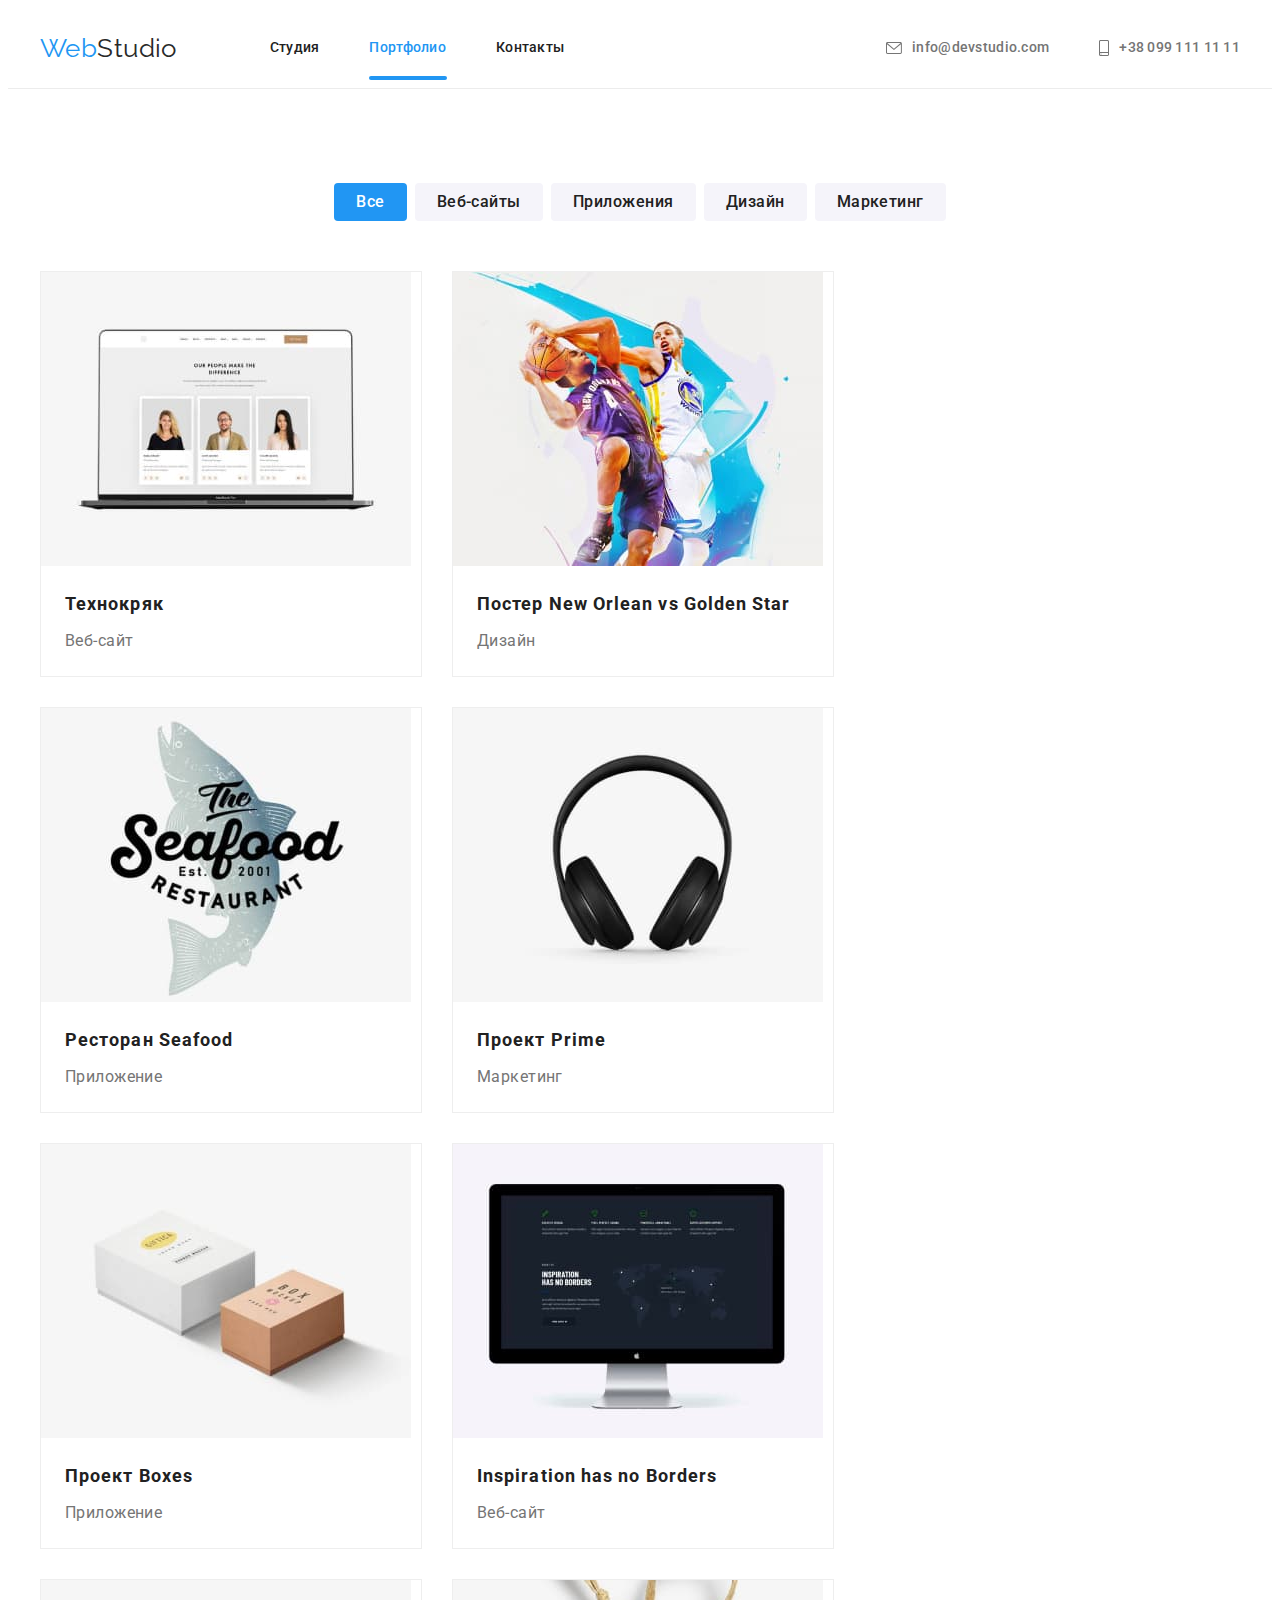
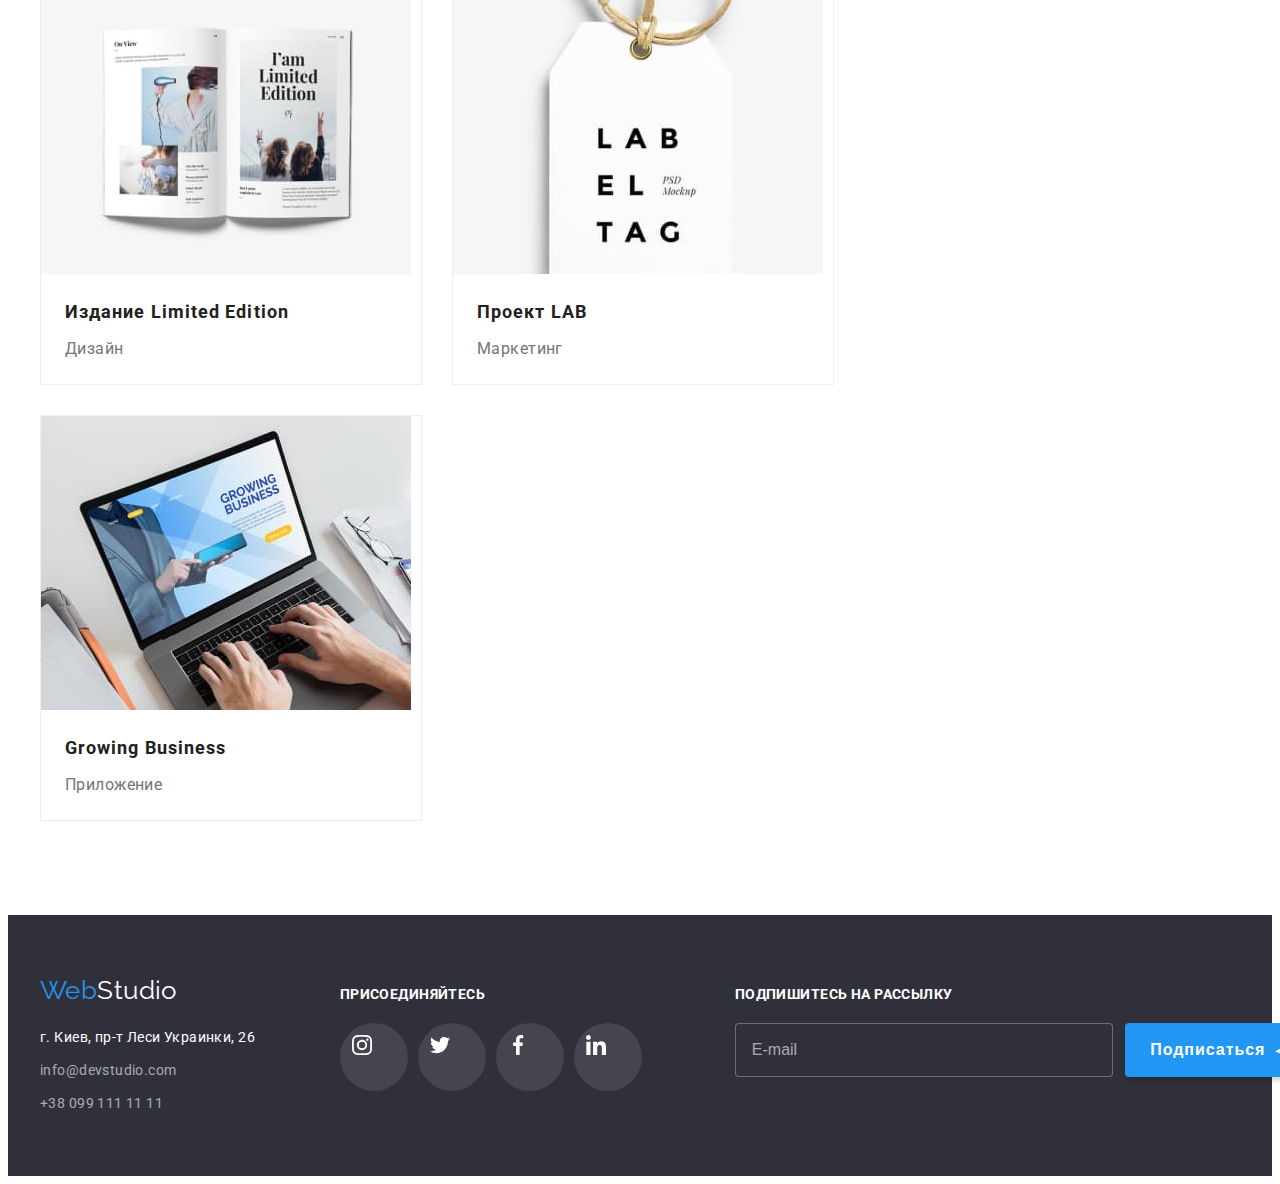
==== portfolio.html @ b0476646 "Initial commit" ====
<!DOCTYPE html>
<html lang="ru">
  <head>
    <meta charset="UTF-8" />
    <meta http-equiv="X-UA-Compatible" content="IE=edge" />
    <meta name="viewport" content="width=device-width, initial-scale=1.0" />

    <title>Portfolio</title>

    <link rel="preconnect" href="https://fonts.googleapis.com" />
    <link rel="preconnect" href="https://fonts.gstatic.com" crossorigin />
    <link
      href="https://fonts.googleapis.com/css2?family=Raleway:wght@700&family=Roboto:wght@400;500;700;900&display=swap"
      rel="stylesheet"
    />
    <link
      rel="stylesheet"
      href="https://cdnjs.cloudflare.com/ajax/libs/modern-normalize/1.1.0/modern-normalize.min.css"
      integrity="sha512-wpPYUAdjBVSE4KJnH1VR1HeZfpl1ub8YT/NKx4PuQ5NmX2tKuGu6U/JRp5y+Y8XG2tV+wKQpNHVUX03MfMFn9Q=="
      crossorigin="anonymous"
      referrerpolicy="no-referrer"
    />
    <link rel="stylesheet" href="./css/main.min.css" />
  </head>

  <body>
    <header class="header-border">
      <div class="container container--header">
        <nav class="navigation">
          <!-- logo_header -->
          <a class="navigation__logo1" href="./index.html"
            >Web<span class="navigation__logo2">Studio</span></a
          >
          <!-- header_menu -->

          <ul class="site-nav">
            <li class="site-nav__item"><a class="link" href="./index.html">Студия</a></li>
            <li class="site-nav__item">
              <a
                class="site-nav__highlightning site-nav__highlightning--portfolio link"
                href="./portfolio.html"
                ><span class="site-nav__titlehighlightning">Портфолио</span></a
              >
            </li>
            <li class="site-nav__item"><a class="link" href="">Контакты</a></li>
          </ul>
        </nav>
        <!-- header-contacts -->

        <ul class="header-contacts">
          <li class="header-contacts__item">
            <a href="mailto:info@devstudio.com" class="header-contacts__link link">
              <svg class="header-contacts__icon" width="16" height="12">
                <use href="./images/symbol-defs.svg#icon-envelope"></use></svg
              >info@devstudio.com</a
            >
          </li>
          <li class="header-contacts__item">
            <a href="tel:+380961111111" class="header-contacts__link link">
              <svg class="header-contacts__icon" width="10" height="16">
                <use href="./images/symbol-defs.svg#icon-smartphone"></use></svg
              >+38 099 111 11 11</a
            >
          </li>
        </ul>
      </div>
    </header>

    <main>
      <section class="section">
        <!-- section_1 -->
        <h1 class="visually-hidden">КНОПКИ-ФИЛЬТРЫ</h1>
        <div class="container">
          <ul class="porfolio-menu list">
            <li class="porfolio-menu__item">
              <button class="portfolio-menu__button portfolio-menu__button--active" type="button">
                Все
              </button>
            </li>
            <li class="porfolio-menu__item">
              <button class="portfolio-menu__button" type="button">Веб-сайты</button>
            </li>
            <li class="porfolio-menu__item">
              <button class="portfolio-menu__button" type="button">Приложения</button>
            </li>
            <li class="porfolio-menu__item">
              <button class="portfolio-menu__button" type="button">Дизайн</button>
            </li>
            <li class="porfolio-menu__item">
              <button class="portfolio-menu__button" type="button">Маркетинг</button>
            </li>
          </ul>

          <ul class="portfolio list">
            <li class="portfolio__card">
              <a class="link portfolio__hover" href="./portfolio.html">
                <div class="portfolio__overlay-hide">
                  <img
                    src="./images/picturesportfolio/portfolioimg1.jpg"
                    alt="КАРТИНКА ВЕБСАЙТА"
                    width="370"
                    height="295"
                  />
                  <div class="portfolio-overlay">
                    <p class="portfolio-overlay__text">
                      Ресурс предлагает комплексные предложения с разным уровнем функционала и
                      сервисов. Все это позволит посетителю получить исчерпывающие сведения о
                      компании или частном лице.
                    </p>
                  </div>
                </div>
                <div class="portfolio-thumb">
                  <h2 class="portfolio-thumb__title">Технокряк</h2>
                  <p class="portfolio-thumb__subtitle">Веб-сайт</p>
                </div>
              </a>
            </li>

            <li class="portfolio__card">
              <a class="link portfolio__hover" href="./portfolio.html">
                <div class="portfolio__overlay-hide">
                  <img
                    src="./images/picturesportfolio/portfolioimg2.jpg"
                    alt="КАРТИНКА БАСКЕТБОЛА"
                    width="370"
                    height="295"
                  />
                  <div class="portfolio-overlay">
                    <p class="portfolio-overlay__text">
                      Ресурс предлагает комплексные предложения с разным уровнем функционала и
                      сервисов. Все это позволит посетителю получить исчерпывающие сведения о
                      компании или частном лице.
                    </p>
                  </div>
                </div>
                <div class="portfolio-thumb">
                  <h2 class="portfolio-thumb__title">Постер New Orlean vs Golden Star</h2>
                  <p class="portfolio-thumb__subtitle">Дизайн</p>
                </div>
              </a>
            </li>

            <li class="portfolio__card">
              <a class="link portfolio__hover" href="./portfolio.html">
                <div class="portfolio__overlay-hide">
                  <img
                    src="./images/picturesportfolio/portfolioimg3.jpg"
                    alt="КАРТИНКА РЫБНОГО МАГАЗИНА"
                    width="370"
                    height="295"
                  />
                  <div class="portfolio-overlay">
                    <p class="portfolio-overlay__text">
                      Ресурс предлагает комплексные предложения с разным уровнем функционала и
                      сервисов. Все это позволит посетителю получить исчерпывающие сведения о
                      компании или частном лице.
                    </p>
                  </div>
                </div>
                <div class="portfolio-thumb">
                  <h2 class="portfolio-thumb__title">Ресторан Seafood</h2>
                  <p class="portfolio-thumb__subtitle">Приложение</p>
                </div>
              </a>
            </li>

            <li class="portfolio__card">
              <a class="link portfolio__hover" href="./portfolio.html">
                <div class="portfolio__overlay-hide">
                  <img
                    src="./images/picturesportfolio/portfolioimg4.jpg"
                    alt="КАРТИНКА НАУШНИКОВ"
                    width="370"
                    height="295"
                  />
                  <div class="portfolio-overlay">
                    <p class="portfolio-overlay__text">
                      Ресурс предлагает комплексные предложения с разным уровнем функционала и
                      сервисов. Все это позволит посетителю получить исчерпывающие сведения о
                      компании или частном лице.
                    </p>
                  </div>
                </div>
                <div class="portfolio-thumb">
                  <h2 class="portfolio-thumb__title">Проект Prime</h2>
                  <p class="portfolio-thumb__subtitle">Маркетинг</p>
                </div>
              </a>
            </li>

            <li class="portfolio__card">
              <a class="link portfolio__hover" href="./portfolio.html">
                <div class="portfolio__overlay-hide">
                  <img
                    src="./images/picturesportfolio/portfolioimg5.jpg"
                    alt="КАРТИНКА КОРОБОК"
                    width="370"
                    height="295"
                  />
                  <div class="portfolio-overlay">
                    <p class="portfolio-overlay__text">
                      Ресурс предлагает комплексные предложения с разным уровнем функционала и
                      сервисов. Все это позволит посетителю получить исчерпывающие сведения о
                      компании или частном лице.
                    </p>
                  </div>
                </div>
                <div class="portfolio-thumb">
                  <h2 class="portfolio-thumb__title">Проект Boxes</h2>
                  <p class="portfolio-thumb__subtitle">Приложение</p>
                </div>
              </a>
            </li>

            <li class="portfolio__card">
              <a class="link portfolio__hover" href="./portfolio.html">
                <div class="portfolio__overlay-hide">
                  <img
                    src="./images/picturesportfolio/portfolioimg6.jpg"
                    alt="КАРТИНКА МОНИТОРА"
                    width="370"
                    height="295"
                  />
                  <div class="portfolio-overlay">
                    <p class="portfolio-overlay__text">
                      Ресурс предлагает комплексные предложения с разным уровнем функционала и
                      сервисов. Все это позволит посетителю получить исчерпывающие сведения о
                      компании или частном лице.
                    </p>
                  </div>
                </div>
                <div class="portfolio-thumb">
                  <h2 class="portfolio-thumb__title">Inspiration has no Borders</h2>
                  <p class="portfolio-thumb__subtitle">Веб-сайт</p>
                </div>
              </a>
            </li>

            <li class="portfolio__card">
              <a class="link portfolio__hover" href="./portfolio.html">
                <div class="portfolio__overlay-hide">
                  <img
                    src="./images/picturesportfolio/portfolioimg7.jpg"
                    alt="КАРТИНКА КНИГИ"
                    width="370"
                    height="295"
                  />
                  <div class="portfolio-overlay">
                    <p class="portfolio-overlay__text">
                      Ресурс предлагает комплексные предложения с разным уровнем функционала и
                      сервисов. Все это позволит посетителю получить исчерпывающие сведения о
                      компании или частном лице.
                    </p>
                  </div>
                </div>
                <div class="portfolio-thumb">
                  <h2 class="portfolio-thumb__title">Издание Limited Edition</h2>
                  <p class="portfolio-thumb__subtitle">Дизайн</p>
                </div>
              </a>
            </li>

            <li class="portfolio__card">
              <a class="link portfolio__hover" href="./portfolio.html">
                <div class="portfolio__overlay-hide">
                  <img
                    src="./images/picturesportfolio/portfolioimg8.jpg"
                    alt="КАРТИНКА ЯРЛЫЧКА"
                    width="370"
                    height="295"
                  />
                  <div class="portfolio-overlay">
                    <p class="portfolio-overlay__text">
                      Ресурс предлагает комплексные предложения с разным уровнем функционала и
                      сервисов. Все это позволит посетителю получить исчерпывающие сведения о
                      компании или частном лице.
                    </p>
                  </div>
                </div>
                <div class="portfolio-thumb">
                  <h2 class="portfolio-thumb__title">Проект LAB</h2>
                  <p class="portfolio-thumb__subtitle">Маркетинг</p>
                </div>
              </a>
            </li>

            <li class="portfolio__card">
              <a class="link portfolio__hover" href="./portfolio.html">
                <div class="portfolio__overlay-hide">
                  <img
                    src="./images/picturesportfolio/portfolioimg9.jpg"
                    alt="КАРТИНКА НОУТБУКА"
                    width="370"
                    height="295"
                  />
                  <div class="portfolio-overlay">
                    <p class="portfolio-overlay__text">
                      Ресурс предлагает комплексные предложения с разным уровнем функционала и
                      сервисов. Все это позволит посетителю получить исчерпывающие сведения о
                      компании или частном лице.
                    </p>
                  </div>
                </div>
                <div class="portfolio-thumb">
                  <h2 class="portfolio-thumb__title">Growing Business</h2>
                  <p class="portfolio-thumb__subtitle">Приложение</p>
                </div>
              </a>
            </li>
          </ul>
        </div>
      </section>
    </main>

    <footer class="footer">
      <div class="container container--footer">
        <!-- logo_footer -->
        <div>
          <a class="footer-logo-container footer-logo" href="./index.html"
            >Web<span class="footer-logo-color">Studio</span></a
          >
          <address>
            <ul class="footer-contacts list">
              <li class="footer-contacts__item">
                <a
                  class="footer-contacts__adress"
                  href="https://goo.gl/maps/dD5xDHLX6N7k1rfbA"
                  target="_blank"
                  rel="noopener noreferrer"
                  >г. Киев, пр-т Леси Украинки, 26</a
                >
              </li>
              <li class="footer-contacts__item">
                <a href="mailto:info@devstudio.com" class="footer-contacts__mail-tel"
                  >info@devstudio.com</a
                >
              </li>
              <li>
                <a href="tel:+380961111111" class="footer-contacts__mail-tel">+38 099 111 11 11</a>
              </li>
            </ul>
          </address>
        </div>

        <div class="footer-joinus">
          <h3 class="footer-joinus__title">присоединяйтесь</h3>
          <ul class="footer-social-network list">
            <li class="footer-social-network__icons">
              <a href="" class="footer-social-network__elipse">
                <svg class="" width="20" height="20">
                  <use href="./images/symbol-defs.svg#icon-instagram"></use></svg
              ></a>
            </li>
            <li class="footer-social-network__icons">
              <a href="" class="footer-social-network__elipse">
                <svg class="" width="20" height="20">
                  <use href="./images/symbol-defs.svg#icon-twitter"></use></svg
              ></a>
            </li>
            <li class="footer-social-network__icons">
              <a href="" class="footer-social-network__elipse">
                <svg class="" width="20" height="20">
                  <use href="./images/symbol-defs.svg#icon-facebook"></use></svg
              ></a>
            </li>
            <li class="footer-social-network__icons">
              <a href="" class="footer-social-network__elipse">
                <svg class="" width="20" height="20">
                  <use href="./images/symbol-defs.svg#icon-linkedin"></use></svg
              ></a>
            </li>
          </ul>
        </div>

        <div class="signup">
          <p class="signup__title">Подпишитесь на рассылку</p>
          <form class="footer-form">
            <input
              type="email"
              name="email"
              autocomplete="on"
              placeholder="E-mail"
              class="footer-form__input"
            />

            <button class="footer-form__button" type="submit">
              Подписаться
              <svg class="footer-form__button-icon" width="24" height="24">
                <use href="./images/symbol-defs.svg#icon-icon-tlgmsend"></use>
              </svg>
            </button>
          </form>
        </div>
      </div>
    </footer>
  </body>
</html>
---- css/main.min.css ----
.is-hidden{opacity:0;pointer-events:none;visibility:hidden}body{color:#757575;background-color:#fff;font-weight:400;font-family:Roboto,sans-serif;font-size:14px;letter-spacing:.03em}img{display:block;max-width:100%;height:auto}.container{margin-left:auto;margin-right:auto;padding-left:15px;padding-right:15px;width:1200px}.section{padding-top:94px;padding-bottom:94px}.button{cursor:pointer}h1,h2,h3,h4,h5,h6,p{margin-top:0}.list{list-style:none;padding:0;margin-top:0;margin-bottom:0}.link{text-decoration:none}.hero-button{text-align:center}.hero-button__settings{border:none;padding:10px 32px;border-radius:4px;color:#fff;background-color:#2196f3;font-weight:700;font-size:16px;line-height:1.88;text-align:center;letter-spacing:.06em;-webkit-transition:color 250ms cubic-bezier(0.4, 0, 0.2, 1);transition:color 250ms cubic-bezier(0.4, 0, 0.2, 1)}.hero-button__settings:hover,.hero-button__settings:focus{color:#2f303a}.backdrop{position:fixed;top:0;left:0;width:100%;height:100%;background-color:rgba(47,48,58,.8);-webkit-transition:opacity 500ms cubic-bezier(0.4, 0, 0.2, 1),visibility 400ms cubic-bezier(0.4, 0, 0.2, 1);transition:opacity 500ms cubic-bezier(0.4, 0, 0.2, 1),visibility 400ms cubic-bezier(0.4, 0, 0.2, 1)}.is-hidden{opacity:0;pointer-events:none;visibility:hidden}.modal{position:absolute;height:581px;width:528px;top:50%;left:50%;padding:40px;margin:0 auto;background-color:#fff;-webkit-box-shadow:0px 1px 3px rgba(0,0,0,.12),0px 1px 1px rgba(0,0,0,.14),0px 2px 1px rgba(0,0,0,.2);box-shadow:0px 1px 3px rgba(0,0,0,.12),0px 1px 1px rgba(0,0,0,.14),0px 2px 1px rgba(0,0,0,.2);border-radius:4px;-webkit-transform:translate(-50%, -50%);transform:translate(-50%, -50%)}.modal__title{margin-bottom:12px;font-weight:700;font-size:20px;line-height:23px;text-align:center;letter-spacing:.03em;color:#212121}.modal__icon-cross{display:-webkit-box;display:-ms-flexbox;display:flex;position:absolute;right:8px;top:8px;-webkit-box-align:center;-ms-flex-align:center;align-items:center;-webkit-box-pack:center;-ms-flex-pack:center;justify-content:center;width:30px;height:30px;border-radius:50%;fill:#000;background-color:#fff;border:1px solid rgba(0,0,0,.1);-webkit-transition:fill 250ms cubic-bezier(0.4, 0, 0.2, 1);transition:fill 250ms cubic-bezier(0.4, 0, 0.2, 1)}.modal__icon-cross:hover,.modal__icon-cross:focus{fill:#2196f3}.container--header{display:-webkit-box;display:-ms-flexbox;display:flex;-webkit-box-align:center;-ms-flex-align:center;align-items:center}.header-border{border-bottom:1px solid #ececec}.navigation__logo1{display:-webkit-box;display:-ms-flexbox;display:flex;margin-right:93px;font-family:Raleway,sans-serif;color:#2196f3;text-decoration:none;font-size:26px;line-height:1.19}.navigation__logo2{color:#292929}.navigation{display:-webkit-box;display:-ms-flexbox;display:flex;-webkit-box-align:center;-ms-flex-align:center;align-items:center}.site-nav{display:-webkit-box;display:-ms-flexbox;display:flex;padding-left:0;list-style:none;padding:0;margin-top:0;margin-bottom:0}.site-nav__item{margin-right:50px}.site-nav__item:last-child{margin-right:0}.site-nav .link{text-decoration:none;display:-webkit-box;display:-ms-flexbox;display:flex;-webkit-box-align:center;-ms-flex-align:center;align-items:center;padding-top:32px;padding-bottom:32px;color:#212121;font-weight:500;line-height:1.14;letter-spacing:.02em;-webkit-transition:color 250ms cubic-bezier(0.4, 0, 0.2, 1);transition:color 250ms cubic-bezier(0.4, 0, 0.2, 1)}.site-nav .link:hover,.site-nav .link:focus{color:#2196f3}.site-nav__titlehighlightning{color:#2196f3}.site-nav__highlightning::after{content:"";position:absolute;width:48px;height:4px;top:76px;background-color:#2196f3;border-radius:2px}.header-contacts{display:-webkit-box;display:-ms-flexbox;display:flex;margin-left:auto;list-style:none;padding:0;margin-top:0;margin-bottom:0}.header-contacts__item{margin-right:50px}.header-contacts__item:last-child{margin-right:0}.header-contacts__link{display:-webkit-box;display:-ms-flexbox;display:flex;-webkit-box-align:center;-ms-flex-align:center;align-items:center;padding-top:32px;padding-bottom:32px;color:#757575;font-weight:500;line-height:1.14;letter-spacing:.02em;-webkit-transition:color 250ms cubic-bezier(0.4, 0, 0.2, 1);transition:color 250ms cubic-bezier(0.4, 0, 0.2, 1)}.header-contacts .link:hover,.header-contacts .link:focus{color:#2196f3}.header-contacts__icon{margin-right:10px;fill:currentcolor}.hero{padding:200px 0;background-color:#2f303a;margin-left:auto;margin-right:auto;max-width:1600px;background-image:-webkit-gradient(linear, left top, right top, from(rgba(47, 48, 58, 0.4)), to(rgba(47, 48, 58, 0.4))),url("../images/hero-overlay.jpg");background-image:linear-gradient(to right, rgba(47, 48, 58, 0.4), rgba(47, 48, 58, 0.4)),url("../images/hero-overlay.jpg");background-repeat:no-repeat;background-position:center;background-size:cover}.hero__title{width:693px;margin-left:auto;margin-right:auto;margin-bottom:30px;text-align:center;color:#fff;font-weight:900;font-size:44px;line-height:1.36;letter-spacing:.06em;text-transform:uppercase}.modal-labeltext{display:block;margin-bottom:4px;font-size:12px;line-height:1.17;letter-spacing:.01em}.modal-input{position:relative;margin-bottom:10px}.modal-input__field{width:100%;height:40px;padding-left:42px;padding-top:12px;padding-bottom:12px;border:1px solid rgba(33,33,33,.2);border-radius:4px;outline:rgba(0,0,0,0)}.modal-input:focus-within .modal-input__field{border-color:#2196f3}.modal-input__icon{position:absolute;top:50%;left:15px;fill:#000;-webkit-transform:translateY(-50%);transform:translateY(-50%)}.modal-input:focus-within .modal-input__icon{fill:#2196f3}.modal-textarea{margin-bottom:20px}.modal-textarea-field{width:100%;height:120px;padding:12px 16px;border:1px solid rgba(33,33,33,.2);border-radius:4px;resize:none;outline:rgba(0,0,0,0)}.modal-textarea-field::-webkit-input-placeholder{font-size:12px;line-height:1.17;letter-spacing:.01em;color:rgba(117,117,117,.5)}.modal-textarea-field::-moz-placeholder{font-size:12px;line-height:1.17;letter-spacing:.01em;color:rgba(117,117,117,.5)}.modal-textarea-field:-ms-input-placeholder{font-size:12px;line-height:1.17;letter-spacing:.01em;color:rgba(117,117,117,.5)}.modal-textarea-field::-ms-input-placeholder{font-size:12px;line-height:1.17;letter-spacing:.01em;color:rgba(117,117,117,.5)}.modal-textarea-field::placeholder{font-size:12px;line-height:1.17;letter-spacing:.01em;color:rgba(117,117,117,.5)}.modal-textarea:focus-within .modal-textarea-field{border-color:#2196f3}.modal-agreement-section{display:-webkit-box;display:-ms-flexbox;display:flex;-webkit-box-pack:center;-ms-flex-pack:center;justify-content:center;-webkit-box-align:center;-ms-flex-align:center;align-items:center;line-height:1.71;margin-bottom:30px}.modal-checkbox-field{position:absolute;width:1px;height:1px;margin:-1px;border:0;padding:0;white-space:nowrap;-webkit-clip-path:inset(100%);clip-path:inset(100%);clip:rect(0 0 0 0);overflow:hidden}.modal-checkbox-field__icon{display:inline-block;width:16px;height:15px;border:2px solid #212121;border-radius:4px;margin-right:7px;-webkit-transition:border-color 150ms cubic-bezier(0.4, 0, 0.2, 1),background-color 250ms cubic-bezier(0.4, 0, 0.2, 1),background-image 250ms cubic-bezier(0.4, 0, 0.2, 1);transition:border-color 150ms cubic-bezier(0.4, 0, 0.2, 1),background-color 250ms cubic-bezier(0.4, 0, 0.2, 1),background-image 250ms cubic-bezier(0.4, 0, 0.2, 1)}.modal-checkbox-field__colortext{color:#2196f3}.modal-checkbox-field:checked+.modal-checkbox-field__icon{background-color:#2196f3;background-image:url("../images/icon-modal-checked.svg");background-size:contain;background-origin:border-box;border-color:#2196f3}.modal-submit{display:-webkit-box;display:-ms-flexbox;display:flex;-webkit-box-pack:center;-ms-flex-pack:center;justify-content:center}.modal-submit__button{min-width:200px;height:50px;font-weight:700;font-size:16px;line-height:1.88;letter-spacing:.06em;color:#fff;background-color:#2196f3;-webkit-box-shadow:0px 4px 4px rgba(0,0,0,.15);box-shadow:0px 4px 4px rgba(0,0,0,.15);border-radius:4px;border:rgba(0,0,0,0);cursor:pointer;-webkit-transition:background-color 250ms cubic-bezier(0.4, 0, 0.2, 1);transition:background-color 250ms cubic-bezier(0.4, 0, 0.2, 1)}.modal-submit__button:hover,.modal-submit__button:focus{background-color:#188ce8}.visually-hidden{position:absolute;width:1px;height:1px;margin:-1px;border:0;padding:0;white-space:nowrap;-webkit-clip-path:inset(100%);clip-path:inset(100%);clip:rect(0 0 0 0);overflow:hidden}.advantage{display:-webkit-box;display:-ms-flexbox;display:flex;padding-left:0;padding-right:0;-webkit-box-align:center;-ms-flex-align:center;align-items:center}.advantage__item{width:270px;margin-right:0}.advantage__item:not(:last-child){margin-right:30px}.advantage__icons{display:-webkit-box;display:-ms-flexbox;display:flex;-webkit-box-align:center;-ms-flex-align:center;align-items:center;-webkit-box-pack:center;-ms-flex-pack:center;justify-content:center;height:120px;background-color:#f5f4fa;margin-bottom:30px;border-radius:4px}.advantage__title{margin-bottom:10px;color:#212121;font-size:14px;line-height:1.14;text-transform:uppercase}.advantage__text{margin-bottom:0;color:#757575;line-height:1.71}.section--padding-reset{padding-top:0}.our-work-title{margin-bottom:0;padding-top:0;margin-bottom:50px;color:#212121;font-weight:700;font-size:36px;line-height:1.17;text-align:center;letter-spacing:.03em}.our-work-container{display:-webkit-box;display:-ms-flexbox;display:flex;-webkit-box-align:center;-ms-flex-align:center;align-items:center;padding-left:0;padding-right:0}.our-work-container__item{display:-webkit-box;display:-ms-flexbox;display:flex}.our-work-container__item:not(:last-child){margin-right:30px}.our-work-container__thumb{position:relative;z-index:-1}.our-work-container__label{position:absolute;display:-webkit-box;display:-ms-flexbox;display:flex;-webkit-box-align:center;-ms-flex-align:center;align-items:center;-webkit-box-pack:center;-ms-flex-pack:center;justify-content:center;bottom:0px;width:100%;padding-top:27px;padding-bottom:27px;background-color:rgba(47,48,58,.8)}.our-work-container__label-text{margin-bottom:0;font-weight:700;line-height:1.14;text-transform:uppercase;color:#fff}.team-title{margin-bottom:0;padding-top:0;margin-bottom:50px;color:#212121;font-weight:700;font-size:36px;line-height:1.17;text-align:center;letter-spacing:.03em}.team-container{display:-webkit-box;display:-ms-flexbox;display:flex;-webkit-box-sizing:border-box;box-sizing:border-box;padding-top:0;padding-left:0;padding-right:0}.team-container__item{background-color:#fff;-webkit-box-shadow:0px 1px 3px rgba(0,0,0,.12),0px 1px 1px rgba(0,0,0,.14),0px 2px 1px rgba(0,0,0,.2);box-shadow:0px 1px 3px rgba(0,0,0,.12),0px 1px 1px rgba(0,0,0,.14),0px 2px 1px rgba(0,0,0,.2);border-radius:0px 0px 4px 4px}.team-container__item:not(:last-child){margin-right:30px}.team-container__thumb{padding:30px 0}.team-container__employee{margin-bottom:10px;text-align:center;color:#212121;font-weight:500;font-size:16px;line-height:1.19;letter-spacing:.03em}.team-container__position{text-align:center;margin-bottom:16px;font-size:16px;line-height:1.19;letter-spacing:.03em}.social-networks{display:-webkit-box;display:-ms-flexbox;display:flex;-webkit-box-pack:center;-ms-flex-pack:center;justify-content:center}.social-networks__icon:not(:last-child){margin-right:10px}.social-networks__elipse{display:-webkit-box;display:-ms-flexbox;display:flex;border:none;-webkit-box-align:center;-ms-flex-align:center;align-items:center;-webkit-box-pack:center;-ms-flex-pack:center;justify-content:center;width:44px;height:44px;border-radius:50%;fill:#afb1b8;background-color:#fff;-webkit-transition:fill 250ms cubic-bezier(0.4, 0, 0.2, 1),background-color 250ms cubic-bezier(0.4, 0, 0.2, 1);transition:fill 250ms cubic-bezier(0.4, 0, 0.2, 1),background-color 250ms cubic-bezier(0.4, 0, 0.2, 1)}.social-networks__elipse:hover,.social-networks__elipse:focus{fill:#fff;background-color:#2196f3}.our-clients-title{margin-bottom:0;padding-top:0;margin-bottom:50px;color:#212121;font-weight:700;font-size:36px;line-height:1.17;text-align:center;letter-spacing:.03em}.our-clients{display:-webkit-box;display:-ms-flexbox;display:flex}.our-clients__card:not(:last-child){margin-right:30px}.our-clients__blocks{display:-webkit-box;display:-ms-flexbox;display:flex;-webkit-box-align:center;-ms-flex-align:center;align-items:center;-webkit-box-pack:center;-ms-flex-pack:center;justify-content:center;width:170px;height:92px;border:1px solid #afb1b8;border-radius:4px;-webkit-transition:border 250ms cubic-bezier(0.4, 0, 0.2, 1);transition:border 250ms cubic-bezier(0.4, 0, 0.2, 1)}.our-clients__blocks:hover,.our-clients__blocks:focus{border:1px solid #2196f3}.our-clients__icon{fill:#afb1b8;-webkit-transition:fill 250ms cubic-bezier(0.4, 0, 0.2, 1);transition:fill 250ms cubic-bezier(0.4, 0, 0.2, 1)}.our-clients__blocks:hover .our-clients__icon,.our-clients__blocks:focus .our-clients__icon{fill:#2196f3}.footer{padding:60px 0;background-color:#2f303a}.container--footer{display:-webkit-box;display:-ms-flexbox;display:flex;-webkit-box-align:baseline;-ms-flex-align:baseline;align-items:baseline}.footer-logo-container{margin-right:0;margin-bottom:20px;padding-bottom:0;display:-webkit-box;display:-ms-flexbox;display:flex;margin-right:93px;font-family:Raleway,sans-serif;color:#2196f3;text-decoration:none;font-size:26px;line-height:1.19}.footer-logo{display:-webkit-box;display:-ms-flexbox;display:flex;margin-right:93px;font-family:Raleway,sans-serif;color:#2196f3;text-decoration:none;font-size:26px;line-height:1.19}.footer-logo-color{color:#fff}.footer-contacts{padding-left:0}.footer-contacts__item{padding-left:0;margin-bottom:9px}.footer-contacts__adress{color:#fff;font-style:normal;font-size:14px;line-height:1.71;letter-spacing:.03em;text-decoration:none}.footer-contacts__mail-tel{color:rgba(255,255,255,.6);font-style:normal;font-size:14px;line-height:1.71;letter-spacing:.03em;text-decoration:none;-webkit-transition:color 250ms cubic-bezier(0.4, 0, 0.2, 1);transition:color 250ms cubic-bezier(0.4, 0, 0.2, 1)}.footer-contacts__mail-tel:hover,.footer-contacts__mail-tel:focus{color:#2196f3}.footer-joinus{padding-bottom:0;margin-left:70px;margin-bottom:0}.footer-joinus__title{margin-bottom:20px;font-size:14px;line-height:1.14;text-transform:uppercase;color:#fff}.footer-social-network{display:-webkit-box;display:-ms-flexbox;display:flex;-webkit-box-pack:center;-ms-flex-pack:center;justify-content:center;padding-left:0;padding-right:0}.footer-social-network__icons:not(:last-child){margin-right:10px}.footer-social-network__elipse{display:block;border:none;-webkit-box-align:center;-ms-flex-align:center;align-items:center;padding:12px;width:44px;height:44px;border-radius:50%;fill:#fff;background-color:rgba(255,255,255,.1);-webkit-transition:background-color 250ms cubic-bezier(0.4, 0, 0.2, 1);transition:background-color 250ms cubic-bezier(0.4, 0, 0.2, 1)}.footer-social-network__elipse:hover,.footer-social-network__elipse:focus{background-color:#2196f3}.signup{margin-left:93px}.signup__title{margin-bottom:20px;font-weight:700;line-height:1.14;text-transform:uppercase;color:#fff}.footer-form{display:-webkit-box;display:-ms-flexbox;display:flex}.footer-form__input{display:-webkit-box;display:-ms-flexbox;display:flex;padding-left:16px;width:358px;height:50px;font-size:16px;line-height:1.25;-webkit-box-align:center;-ms-flex-align:center;align-items:center;color:#fff;background-color:#2f303a;border:1px solid rgba(255,255,255,.3);border-radius:4px}.footer-form__input::-webkit-input-placeholder{color:rgba(255,255,255,.6)}.footer-form__input::-moz-placeholder{color:rgba(255,255,255,.6)}.footer-form__input:-ms-input-placeholder{color:rgba(255,255,255,.6)}.footer-form__input::-ms-input-placeholder{color:rgba(255,255,255,.6)}.footer-form__input::placeholder{color:rgba(255,255,255,.6)}.footer-form__button{display:-webkit-box;display:-ms-flexbox;display:flex;min-width:200px;cursor:pointer;-webkit-box-pack:center;-ms-flex-pack:center;justify-content:center;-webkit-box-align:center;-ms-flex-align:center;align-items:center;padding-top:10px;padding-bottom:10px;margin-left:12px;font-weight:700;font-size:16px;line-height:1.88px;letter-spacing:.06em;color:#fff;background-color:#2196f3;-webkit-box-shadow:0px 4px 4px rgba(0,0,0,.15);box-shadow:0px 4px 4px rgba(0,0,0,.15);border-radius:4px;border:none}.footer-form__button-icon{margin-left:10px}.site-nav__highlightning--portfolio::after{content:"";width:78px}.porfolio-menu{display:-webkit-box;display:-ms-flexbox;display:flex;padding-left:0;margin-bottom:50px;-webkit-box-pack:center;-ms-flex-pack:center;justify-content:center}.porfolio-menu__item{margin-right:8px}.porfolio-menu__item:last-child{margin-right:0}.portfolio-menu__button{cursor:pointer;padding:6px 22px;border-radius:4px;border:0 solid #f5f4fa;font-family:Roboto,sans-serif;color:#212121;background-color:#f5f4fa;font-weight:500;font-size:16px;line-height:1.62;letter-spacing:.03em;-webkit-transition:color 250ms cubic-bezier(0.4, 0, 0.2, 1),background-color 250ms cubic-bezier(0.4, 0, 0.2, 1),-webkit-box-shadow 250ms cubic-bezier(0.4, 0, 0.2, 1);transition:color 250ms cubic-bezier(0.4, 0, 0.2, 1),background-color 250ms cubic-bezier(0.4, 0, 0.2, 1),-webkit-box-shadow 250ms cubic-bezier(0.4, 0, 0.2, 1);transition:color 250ms cubic-bezier(0.4, 0, 0.2, 1),background-color 250ms cubic-bezier(0.4, 0, 0.2, 1),box-shadow 250ms cubic-bezier(0.4, 0, 0.2, 1);transition:color 250ms cubic-bezier(0.4, 0, 0.2, 1),background-color 250ms cubic-bezier(0.4, 0, 0.2, 1),box-shadow 250ms cubic-bezier(0.4, 0, 0.2, 1),-webkit-box-shadow 250ms cubic-bezier(0.4, 0, 0.2, 1)}.portfolio-menu__button:hover,.portfolio-menu__button:focus{color:#fff;background-color:#2196f3;-webkit-box-shadow:0px 3px 1px rgba(0,0,0,.1),0px 1px 2px rgba(0,0,0,.08),0px 2px 2px rgba(0,0,0,.12);box-shadow:0px 3px 1px rgba(0,0,0,.1),0px 1px 2px rgba(0,0,0,.08),0px 2px 2px rgba(0,0,0,.12)}.portfolio-menu__button--active{background-color:#2196f3;color:#fff}.portfolio{display:-webkit-box;display:-ms-flexbox;display:flex;-ms-flex-wrap:wrap;flex-wrap:wrap;padding:0;margin:0;margin-left:-30px;margin-top:-30px}.portfolio__card{margin-left:30px;margin-top:30px;-ms-flex-preferred-size:calc((100% - 90px)/3);flex-basis:calc((100% - 90px)/3);border:1px solid #eee;background:#fff}.portfolio__overlay-hide{position:relative;overflow:hidden}.portfolio__hover{display:block;-webkit-box-shadow:none;box-shadow:none;-webkit-transition:-webkit-box-shadow 250ms cubic-bezier(0.4, 0, 0.2, 1);transition:-webkit-box-shadow 250ms cubic-bezier(0.4, 0, 0.2, 1);transition:box-shadow 250ms cubic-bezier(0.4, 0, 0.2, 1);transition:box-shadow 250ms cubic-bezier(0.4, 0, 0.2, 1), -webkit-box-shadow 250ms cubic-bezier(0.4, 0, 0.2, 1)}.portfolio__hover:hover,.portfolio__hover:focus{-webkit-box-shadow:0px 1px 1px rgba(0,0,0,.12),0px 4px 4px rgba(0,0,0,.06),1px 4px 6px rgba(0,0,0,.16);box-shadow:0px 1px 1px rgba(0,0,0,.12),0px 4px 4px rgba(0,0,0,.06),1px 4px 6px rgba(0,0,0,.16)}.portfolio-overlay{position:absolute;width:100%;height:294px;top:0;left:0;-webkit-transform:translateY(100%);transform:translateY(100%);-webkit-transition:-webkit-transform 250ms cubic-bezier(0.4, 0, 0.2, 1);transition:-webkit-transform 250ms cubic-bezier(0.4, 0, 0.2, 1);transition:transform 250ms cubic-bezier(0.4, 0, 0.2, 1);transition:transform 250ms cubic-bezier(0.4, 0, 0.2, 1), -webkit-transform 250ms cubic-bezier(0.4, 0, 0.2, 1);background-color:rgba(33,150,243,.9)}.portfolio__hover:hover .portfolio-overlay{-webkit-transform:translateY(0);transform:translateY(0);opacity:1}.portfolio-overlay__text{display:block;padding-top:63px;padding-right:24px;padding-bottom:63px;padding-left:24px;font-size:18px;line-height:1.56;letter-spacing:.03em;color:#fff}.portfolio-thumb{padding:20px 24px}.portfolio-thumb__title{margin-bottom:4px;color:#212121;font-weight:700;font-size:18px;line-height:2;letter-spacing:.06em}.portfolio-thumb__subtitle{color:#757575;margin:0;font-size:16px;line-height:1.88}/*# sourceMappingURL=main.min.css.map */
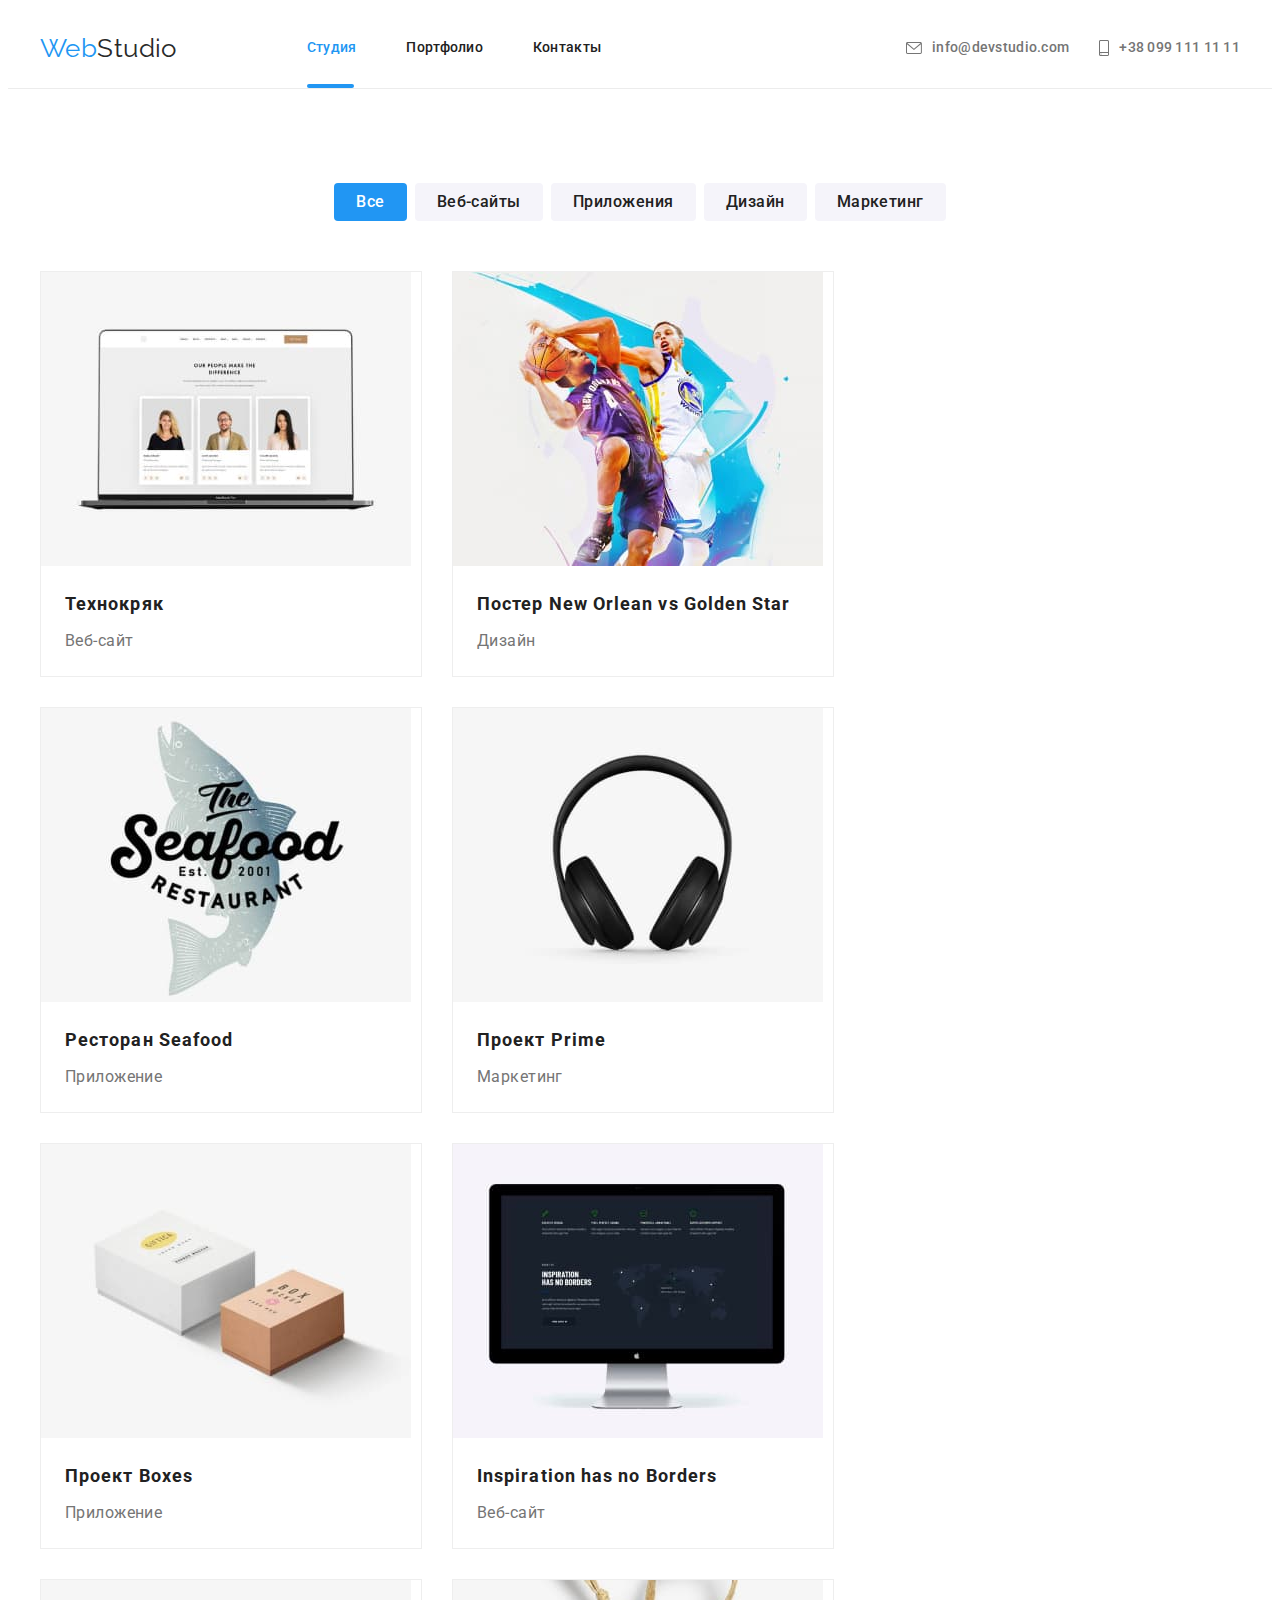
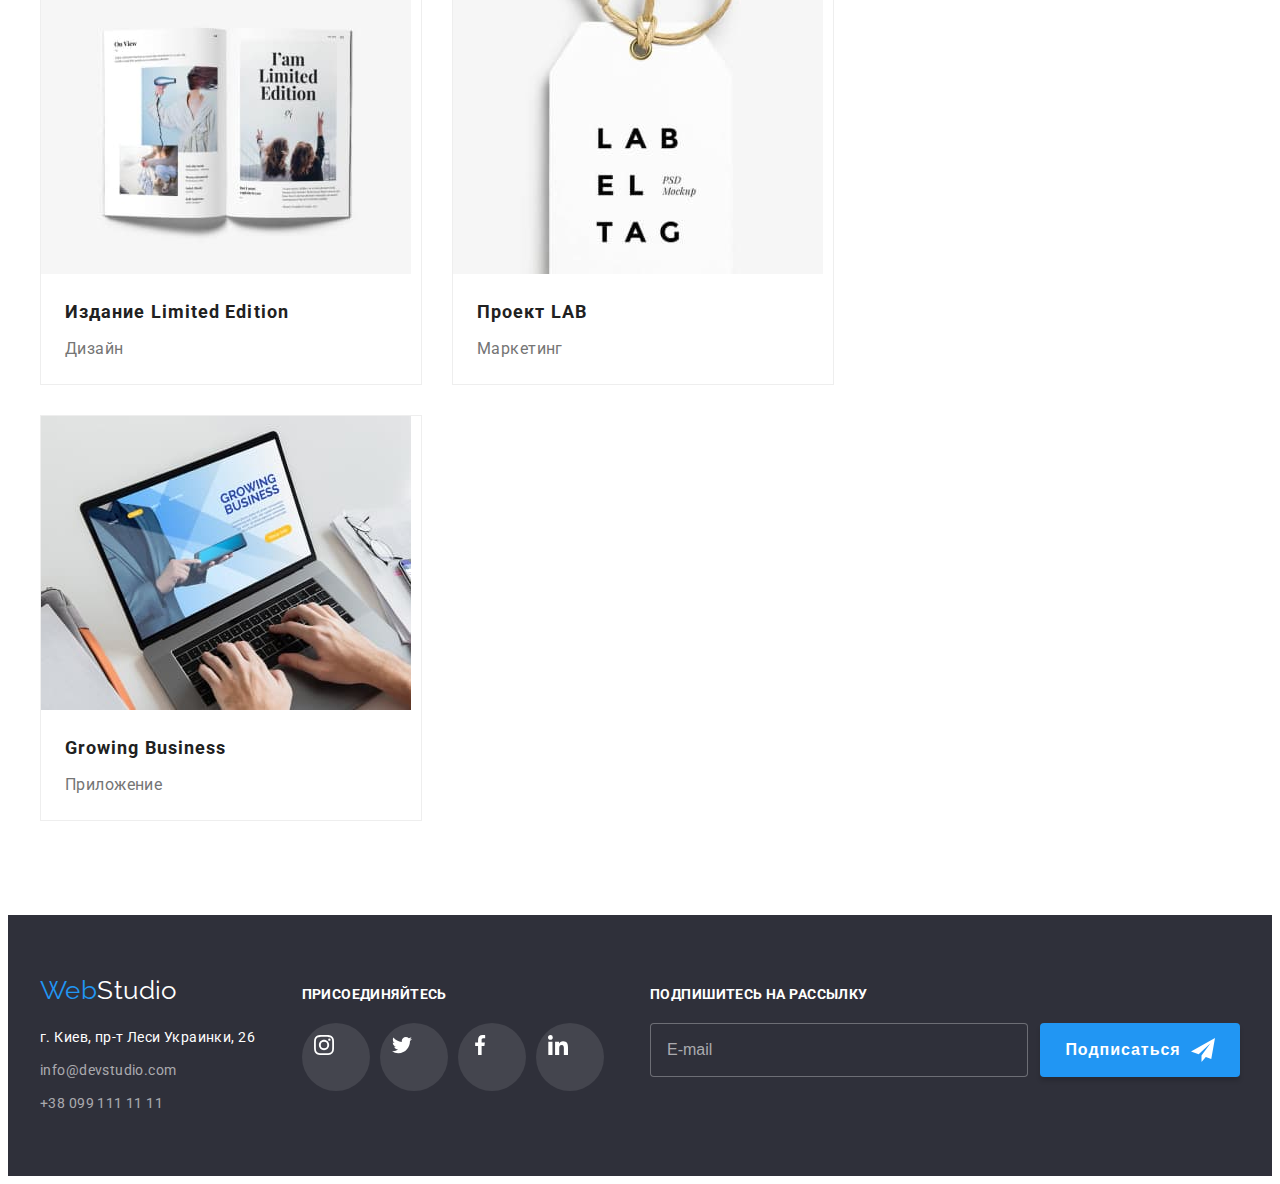
==== commit a04f8967: "25/07_2" ====
--- a/portfolio.html
+++ b/portfolio.html
@@ -26,43 +26,79 @@
   <body>
     <header class="header-border">
       <div class="container container--header">
-        <nav class="navigation">
-          <!-- logo_header -->
-          <a class="navigation__logo1" href="./index.html"
-            >Web<span class="navigation__logo2">Studio</span></a
-          >
-          <!-- header_menu -->
-
-          <ul class="site-nav">
-            <li class="site-nav__item"><a class="link" href="./index.html">Студия</a></li>
-            <li class="site-nav__item">
-              <a
-                class="site-nav__highlightning site-nav__highlightning--portfolio link"
-                href="./portfolio.html"
-                ><span class="site-nav__titlehighlightning">Портфолио</span></a
+        <!-- logo_header -->
+        <a class="header__logo1" href="./index.html"
+          >Web<span class="header__logo2">Studio</span></a
+        >
+        <!-- кнопка меню для мобверсии -->
+        <button
+          type="button"
+          class="button-mobmenu is-open"
+          data-menu-button
+          aria-expanded="true"
+          aria-controls="header-dropmenu"
+        >
+          <svg width="40" height="40" aria-label="переключатель меню">
+            <use
+              class="icon-burger-mobmenu"
+              href="./images/symbol-defs.svg#icon-burger-mobmenu"
+            ></use>
+            <use
+              class="icon-close-mobmenu"
+              href="./images/symbol-defs.svg#icon-close-mobmenu"
+            ></use>
+          </svg>
+        </button>
+
+        <div class="header-dropmenu is-open" data-menu id="header-dropmenu">
+          <nav class="navigation">
+            <ul class="site-nav">
+              <li class="site-nav__item">
+                <a class="site-nav__highlightning-line link" href="./index.html">
+                  <span class="site-nav__titlehighlightning">Студия</span></a
+                >
+              </li>
+              <li class="site-nav__item"><a class="link" href="./portfolio.html">Портфолио</a></li>
+              <li class="site-nav__item"><a class="link" href="">Контакты</a></li>
+            </ul>
+          </nav>
+
+          <!-- header-contacts -->
+
+          <ul class="header-contacts">
+            <li class="header-contacts__item">
+              <a href="tel:+380961111111" class="header-contacts__link1 link">
+                <svg class="header-contacts__icon" width="10" height="16">
+                  <use href="./images/symbol-defs.svg#icon-smartphone"></use>
+                </svg>
+                +38 099 111 11 11</a
               >
             </li>
-            <li class="site-nav__item"><a class="link" href="">Контакты</a></li>
+            <li class="header-contacts__item">
+              <a href="mailto:info@devstudio.com" class="header-contacts__link2 link">
+                <svg class="header-contacts__icon" width="16" height="12">
+                  <use href="./images/symbol-defs.svg#icon-envelope"></use>
+                </svg>
+                info@devstudio.com</a
+              >
+            </li>
           </ul>
-        </nav>
-        <!-- header-contacts -->
-
-        <ul class="header-contacts">
-          <li class="header-contacts__item">
-            <a href="mailto:info@devstudio.com" class="header-contacts__link link">
-              <svg class="header-contacts__icon" width="16" height="12">
-                <use href="./images/symbol-defs.svg#icon-envelope"></use></svg
-              >info@devstudio.com</a
-            >
-          </li>
-          <li class="header-contacts__item">
-            <a href="tel:+380961111111" class="header-contacts__link link">
-              <svg class="header-contacts__icon" width="10" height="16">
-                <use href="./images/symbol-defs.svg#icon-smartphone"></use></svg
-              >+38 099 111 11 11</a
-            >
-          </li>
-        </ul>
+
+          <ul class="header-contacts__social">
+            <li class="header-contacts__social-item">
+              <a href=" " class="header-contacts__socialnet"> Instagram</a>
+            </li>
+            <li class="header-contacts__social-item">
+              <a href=" " class="header-contacts__socialnet"> Twitter</a>
+            </li>
+            <li class="header-contacts__social-item">
+              <a href=" " class="header-contacts__socialnet"> Facebook</a>
+            </li>
+            <li class="header-contacts__social-item">
+              <a href=" " class="header-contacts__socialnet"> LinkedIn</a>
+            </li>
+          </ul>
+        </div>
       </div>
     </header>
 
@@ -315,8 +351,8 @@
     <footer class="footer">
       <div class="container container--footer">
         <!-- logo_footer -->
-        <div>
-          <a class="footer-logo-container footer-logo" href="./index.html"
+        <div class="footer-box-container">
+          <a class="footer-logo" href="./index.html"
             >Web<span class="footer-logo-color">Studio</span></a
           >
           <address>
@@ -393,5 +429,6 @@
         </div>
       </div>
     </footer>
+    <script src="./js/mobile-menu.js"></script>
   </body>
 </html>
--- a/css/main.min.css
+++ b/css/main.min.css
@@ -1 +1 @@
-.is-hidden{opacity:0;pointer-events:none;visibility:hidden}body{color:#757575;background-color:#fff;font-weight:400;font-family:Roboto,sans-serif;font-size:14px;letter-spacing:.03em}img{display:block;max-width:100%;height:auto}.container{margin-left:auto;margin-right:auto;padding-left:15px;padding-right:15px;width:1200px}.section{padding-top:94px;padding-bottom:94px}.button{cursor:pointer}h1,h2,h3,h4,h5,h6,p{margin-top:0}.list{list-style:none;padding:0;margin-top:0;margin-bottom:0}.link{text-decoration:none}.hero-button{text-align:center}.hero-button__settings{border:none;padding:10px 32px;border-radius:4px;color:#fff;background-color:#2196f3;font-weight:700;font-size:16px;line-height:1.88;text-align:center;letter-spacing:.06em;-webkit-transition:color 250ms cubic-bezier(0.4, 0, 0.2, 1);transition:color 250ms cubic-bezier(0.4, 0, 0.2, 1)}.hero-button__settings:hover,.hero-button__settings:focus{color:#2f303a}.backdrop{position:fixed;top:0;left:0;width:100%;height:100%;background-color:rgba(47,48,58,.8);-webkit-transition:opacity 500ms cubic-bezier(0.4, 0, 0.2, 1),visibility 400ms cubic-bezier(0.4, 0, 0.2, 1);transition:opacity 500ms cubic-bezier(0.4, 0, 0.2, 1),visibility 400ms cubic-bezier(0.4, 0, 0.2, 1)}.is-hidden{opacity:0;pointer-events:none;visibility:hidden}.modal{position:absolute;height:581px;width:528px;top:50%;left:50%;padding:40px;margin:0 auto;background-color:#fff;-webkit-box-shadow:0px 1px 3px rgba(0,0,0,.12),0px 1px 1px rgba(0,0,0,.14),0px 2px 1px rgba(0,0,0,.2);box-shadow:0px 1px 3px rgba(0,0,0,.12),0px 1px 1px rgba(0,0,0,.14),0px 2px 1px rgba(0,0,0,.2);border-radius:4px;-webkit-transform:translate(-50%, -50%);transform:translate(-50%, -50%)}.modal__title{margin-bottom:12px;font-weight:700;font-size:20px;line-height:23px;text-align:center;letter-spacing:.03em;color:#212121}.modal__icon-cross{display:-webkit-box;display:-ms-flexbox;display:flex;position:absolute;right:8px;top:8px;-webkit-box-align:center;-ms-flex-align:center;align-items:center;-webkit-box-pack:center;-ms-flex-pack:center;justify-content:center;width:30px;height:30px;border-radius:50%;fill:#000;background-color:#fff;border:1px solid rgba(0,0,0,.1);-webkit-transition:fill 250ms cubic-bezier(0.4, 0, 0.2, 1);transition:fill 250ms cubic-bezier(0.4, 0, 0.2, 1)}.modal__icon-cross:hover,.modal__icon-cross:focus{fill:#2196f3}.container--header{display:-webkit-box;display:-ms-flexbox;display:flex;-webkit-box-align:center;-ms-flex-align:center;align-items:center}.header-border{border-bottom:1px solid #ececec}.navigation__logo1{display:-webkit-box;display:-ms-flexbox;display:flex;margin-right:93px;font-family:Raleway,sans-serif;color:#2196f3;text-decoration:none;font-size:26px;line-height:1.19}.navigation__logo2{color:#292929}.navigation{display:-webkit-box;display:-ms-flexbox;display:flex;-webkit-box-align:center;-ms-flex-align:center;align-items:center}.site-nav{display:-webkit-box;display:-ms-flexbox;display:flex;padding-left:0;list-style:none;padding:0;margin-top:0;margin-bottom:0}.site-nav__item{margin-right:50px}.site-nav__item:last-child{margin-right:0}.site-nav .link{text-decoration:none;display:-webkit-box;display:-ms-flexbox;display:flex;-webkit-box-align:center;-ms-flex-align:center;align-items:center;padding-top:32px;padding-bottom:32px;color:#212121;font-weight:500;line-height:1.14;letter-spacing:.02em;-webkit-transition:color 250ms cubic-bezier(0.4, 0, 0.2, 1);transition:color 250ms cubic-bezier(0.4, 0, 0.2, 1)}.site-nav .link:hover,.site-nav .link:focus{color:#2196f3}.site-nav__titlehighlightning{color:#2196f3}.site-nav__highlightning::after{content:"";position:absolute;width:48px;height:4px;top:76px;background-color:#2196f3;border-radius:2px}.header-contacts{display:-webkit-box;display:-ms-flexbox;display:flex;margin-left:auto;list-style:none;padding:0;margin-top:0;margin-bottom:0}.header-contacts__item{margin-right:50px}.header-contacts__item:last-child{margin-right:0}.header-contacts__link{display:-webkit-box;display:-ms-flexbox;display:flex;-webkit-box-align:center;-ms-flex-align:center;align-items:center;padding-top:32px;padding-bottom:32px;color:#757575;font-weight:500;line-height:1.14;letter-spacing:.02em;-webkit-transition:color 250ms cubic-bezier(0.4, 0, 0.2, 1);transition:color 250ms cubic-bezier(0.4, 0, 0.2, 1)}.header-contacts .link:hover,.header-contacts .link:focus{color:#2196f3}.header-contacts__icon{margin-right:10px;fill:currentcolor}.hero{padding:200px 0;background-color:#2f303a;margin-left:auto;margin-right:auto;max-width:1600px;background-image:-webkit-gradient(linear, left top, right top, from(rgba(47, 48, 58, 0.4)), to(rgba(47, 48, 58, 0.4))),url("../images/hero-overlay.jpg");background-image:linear-gradient(to right, rgba(47, 48, 58, 0.4), rgba(47, 48, 58, 0.4)),url("../images/hero-overlay.jpg");background-repeat:no-repeat;background-position:center;background-size:cover}.hero__title{width:693px;margin-left:auto;margin-right:auto;margin-bottom:30px;text-align:center;color:#fff;font-weight:900;font-size:44px;line-height:1.36;letter-spacing:.06em;text-transform:uppercase}.modal-labeltext{display:block;margin-bottom:4px;font-size:12px;line-height:1.17;letter-spacing:.01em}.modal-input{position:relative;margin-bottom:10px}.modal-input__field{width:100%;height:40px;padding-left:42px;padding-top:12px;padding-bottom:12px;border:1px solid rgba(33,33,33,.2);border-radius:4px;outline:rgba(0,0,0,0)}.modal-input:focus-within .modal-input__field{border-color:#2196f3}.modal-input__icon{position:absolute;top:50%;left:15px;fill:#000;-webkit-transform:translateY(-50%);transform:translateY(-50%)}.modal-input:focus-within .modal-input__icon{fill:#2196f3}.modal-textarea{margin-bottom:20px}.modal-textarea-field{width:100%;height:120px;padding:12px 16px;border:1px solid rgba(33,33,33,.2);border-radius:4px;resize:none;outline:rgba(0,0,0,0)}.modal-textarea-field::-webkit-input-placeholder{font-size:12px;line-height:1.17;letter-spacing:.01em;color:rgba(117,117,117,.5)}.modal-textarea-field::-moz-placeholder{font-size:12px;line-height:1.17;letter-spacing:.01em;color:rgba(117,117,117,.5)}.modal-textarea-field:-ms-input-placeholder{font-size:12px;line-height:1.17;letter-spacing:.01em;color:rgba(117,117,117,.5)}.modal-textarea-field::-ms-input-placeholder{font-size:12px;line-height:1.17;letter-spacing:.01em;color:rgba(117,117,117,.5)}.modal-textarea-field::placeholder{font-size:12px;line-height:1.17;letter-spacing:.01em;color:rgba(117,117,117,.5)}.modal-textarea:focus-within .modal-textarea-field{border-color:#2196f3}.modal-agreement-section{display:-webkit-box;display:-ms-flexbox;display:flex;-webkit-box-pack:center;-ms-flex-pack:center;justify-content:center;-webkit-box-align:center;-ms-flex-align:center;align-items:center;line-height:1.71;margin-bottom:30px}.modal-checkbox-field{position:absolute;width:1px;height:1px;margin:-1px;border:0;padding:0;white-space:nowrap;-webkit-clip-path:inset(100%);clip-path:inset(100%);clip:rect(0 0 0 0);overflow:hidden}.modal-checkbox-field__icon{display:inline-block;width:16px;height:15px;border:2px solid #212121;border-radius:4px;margin-right:7px;-webkit-transition:border-color 150ms cubic-bezier(0.4, 0, 0.2, 1),background-color 250ms cubic-bezier(0.4, 0, 0.2, 1),background-image 250ms cubic-bezier(0.4, 0, 0.2, 1);transition:border-color 150ms cubic-bezier(0.4, 0, 0.2, 1),background-color 250ms cubic-bezier(0.4, 0, 0.2, 1),background-image 250ms cubic-bezier(0.4, 0, 0.2, 1)}.modal-checkbox-field__colortext{color:#2196f3}.modal-checkbox-field:checked+.modal-checkbox-field__icon{background-color:#2196f3;background-image:url("../images/icon-modal-checked.svg");background-size:contain;background-origin:border-box;border-color:#2196f3}.modal-submit{display:-webkit-box;display:-ms-flexbox;display:flex;-webkit-box-pack:center;-ms-flex-pack:center;justify-content:center}.modal-submit__button{min-width:200px;height:50px;font-weight:700;font-size:16px;line-height:1.88;letter-spacing:.06em;color:#fff;background-color:#2196f3;-webkit-box-shadow:0px 4px 4px rgba(0,0,0,.15);box-shadow:0px 4px 4px rgba(0,0,0,.15);border-radius:4px;border:rgba(0,0,0,0);cursor:pointer;-webkit-transition:background-color 250ms cubic-bezier(0.4, 0, 0.2, 1);transition:background-color 250ms cubic-bezier(0.4, 0, 0.2, 1)}.modal-submit__button:hover,.modal-submit__button:focus{background-color:#188ce8}.visually-hidden{position:absolute;width:1px;height:1px;margin:-1px;border:0;padding:0;white-space:nowrap;-webkit-clip-path:inset(100%);clip-path:inset(100%);clip:rect(0 0 0 0);overflow:hidden}.advantage{display:-webkit-box;display:-ms-flexbox;display:flex;padding-left:0;padding-right:0;-webkit-box-align:center;-ms-flex-align:center;align-items:center}.advantage__item{width:270px;margin-right:0}.advantage__item:not(:last-child){margin-right:30px}.advantage__icons{display:-webkit-box;display:-ms-flexbox;display:flex;-webkit-box-align:center;-ms-flex-align:center;align-items:center;-webkit-box-pack:center;-ms-flex-pack:center;justify-content:center;height:120px;background-color:#f5f4fa;margin-bottom:30px;border-radius:4px}.advantage__title{margin-bottom:10px;color:#212121;font-size:14px;line-height:1.14;text-transform:uppercase}.advantage__text{margin-bottom:0;color:#757575;line-height:1.71}.section--padding-reset{padding-top:0}.our-work-title{margin-bottom:0;padding-top:0;margin-bottom:50px;color:#212121;font-weight:700;font-size:36px;line-height:1.17;text-align:center;letter-spacing:.03em}.our-work-container{display:-webkit-box;display:-ms-flexbox;display:flex;-webkit-box-align:center;-ms-flex-align:center;align-items:center;padding-left:0;padding-right:0}.our-work-container__item{display:-webkit-box;display:-ms-flexbox;display:flex}.our-work-container__item:not(:last-child){margin-right:30px}.our-work-container__thumb{position:relative;z-index:-1}.our-work-container__label{position:absolute;display:-webkit-box;display:-ms-flexbox;display:flex;-webkit-box-align:center;-ms-flex-align:center;align-items:center;-webkit-box-pack:center;-ms-flex-pack:center;justify-content:center;bottom:0px;width:100%;padding-top:27px;padding-bottom:27px;background-color:rgba(47,48,58,.8)}.our-work-container__label-text{margin-bottom:0;font-weight:700;line-height:1.14;text-transform:uppercase;color:#fff}.team-title{margin-bottom:0;padding-top:0;margin-bottom:50px;color:#212121;font-weight:700;font-size:36px;line-height:1.17;text-align:center;letter-spacing:.03em}.team-container{display:-webkit-box;display:-ms-flexbox;display:flex;-webkit-box-sizing:border-box;box-sizing:border-box;padding-top:0;padding-left:0;padding-right:0}.team-container__item{background-color:#fff;-webkit-box-shadow:0px 1px 3px rgba(0,0,0,.12),0px 1px 1px rgba(0,0,0,.14),0px 2px 1px rgba(0,0,0,.2);box-shadow:0px 1px 3px rgba(0,0,0,.12),0px 1px 1px rgba(0,0,0,.14),0px 2px 1px rgba(0,0,0,.2);border-radius:0px 0px 4px 4px}.team-container__item:not(:last-child){margin-right:30px}.team-container__thumb{padding:30px 0}.team-container__employee{margin-bottom:10px;text-align:center;color:#212121;font-weight:500;font-size:16px;line-height:1.19;letter-spacing:.03em}.team-container__position{text-align:center;margin-bottom:16px;font-size:16px;line-height:1.19;letter-spacing:.03em}.social-networks{display:-webkit-box;display:-ms-flexbox;display:flex;-webkit-box-pack:center;-ms-flex-pack:center;justify-content:center}.social-networks__icon:not(:last-child){margin-right:10px}.social-networks__elipse{display:-webkit-box;display:-ms-flexbox;display:flex;border:none;-webkit-box-align:center;-ms-flex-align:center;align-items:center;-webkit-box-pack:center;-ms-flex-pack:center;justify-content:center;width:44px;height:44px;border-radius:50%;fill:#afb1b8;background-color:#fff;-webkit-transition:fill 250ms cubic-bezier(0.4, 0, 0.2, 1),background-color 250ms cubic-bezier(0.4, 0, 0.2, 1);transition:fill 250ms cubic-bezier(0.4, 0, 0.2, 1),background-color 250ms cubic-bezier(0.4, 0, 0.2, 1)}.social-networks__elipse:hover,.social-networks__elipse:focus{fill:#fff;background-color:#2196f3}.our-clients-title{margin-bottom:0;padding-top:0;margin-bottom:50px;color:#212121;font-weight:700;font-size:36px;line-height:1.17;text-align:center;letter-spacing:.03em}.our-clients{display:-webkit-box;display:-ms-flexbox;display:flex}.our-clients__card:not(:last-child){margin-right:30px}.our-clients__blocks{display:-webkit-box;display:-ms-flexbox;display:flex;-webkit-box-align:center;-ms-flex-align:center;align-items:center;-webkit-box-pack:center;-ms-flex-pack:center;justify-content:center;width:170px;height:92px;border:1px solid #afb1b8;border-radius:4px;-webkit-transition:border 250ms cubic-bezier(0.4, 0, 0.2, 1);transition:border 250ms cubic-bezier(0.4, 0, 0.2, 1)}.our-clients__blocks:hover,.our-clients__blocks:focus{border:1px solid #2196f3}.our-clients__icon{fill:#afb1b8;-webkit-transition:fill 250ms cubic-bezier(0.4, 0, 0.2, 1);transition:fill 250ms cubic-bezier(0.4, 0, 0.2, 1)}.our-clients__blocks:hover .our-clients__icon,.our-clients__blocks:focus .our-clients__icon{fill:#2196f3}.footer{padding:60px 0;background-color:#2f303a}.container--footer{display:-webkit-box;display:-ms-flexbox;display:flex;-webkit-box-align:baseline;-ms-flex-align:baseline;align-items:baseline}.footer-logo-container{margin-right:0;margin-bottom:20px;padding-bottom:0;display:-webkit-box;display:-ms-flexbox;display:flex;margin-right:93px;font-family:Raleway,sans-serif;color:#2196f3;text-decoration:none;font-size:26px;line-height:1.19}.footer-logo{display:-webkit-box;display:-ms-flexbox;display:flex;margin-right:93px;font-family:Raleway,sans-serif;color:#2196f3;text-decoration:none;font-size:26px;line-height:1.19}.footer-logo-color{color:#fff}.footer-contacts{padding-left:0}.footer-contacts__item{padding-left:0;margin-bottom:9px}.footer-contacts__adress{color:#fff;font-style:normal;font-size:14px;line-height:1.71;letter-spacing:.03em;text-decoration:none}.footer-contacts__mail-tel{color:rgba(255,255,255,.6);font-style:normal;font-size:14px;line-height:1.71;letter-spacing:.03em;text-decoration:none;-webkit-transition:color 250ms cubic-bezier(0.4, 0, 0.2, 1);transition:color 250ms cubic-bezier(0.4, 0, 0.2, 1)}.footer-contacts__mail-tel:hover,.footer-contacts__mail-tel:focus{color:#2196f3}.footer-joinus{padding-bottom:0;margin-left:70px;margin-bottom:0}.footer-joinus__title{margin-bottom:20px;font-size:14px;line-height:1.14;text-transform:uppercase;color:#fff}.footer-social-network{display:-webkit-box;display:-ms-flexbox;display:flex;-webkit-box-pack:center;-ms-flex-pack:center;justify-content:center;padding-left:0;padding-right:0}.footer-social-network__icons:not(:last-child){margin-right:10px}.footer-social-network__elipse{display:block;border:none;-webkit-box-align:center;-ms-flex-align:center;align-items:center;padding:12px;width:44px;height:44px;border-radius:50%;fill:#fff;background-color:rgba(255,255,255,.1);-webkit-transition:background-color 250ms cubic-bezier(0.4, 0, 0.2, 1);transition:background-color 250ms cubic-bezier(0.4, 0, 0.2, 1)}.footer-social-network__elipse:hover,.footer-social-network__elipse:focus{background-color:#2196f3}.signup{margin-left:93px}.signup__title{margin-bottom:20px;font-weight:700;line-height:1.14;text-transform:uppercase;color:#fff}.footer-form{display:-webkit-box;display:-ms-flexbox;display:flex}.footer-form__input{display:-webkit-box;display:-ms-flexbox;display:flex;padding-left:16px;width:358px;height:50px;font-size:16px;line-height:1.25;-webkit-box-align:center;-ms-flex-align:center;align-items:center;color:#fff;background-color:#2f303a;border:1px solid rgba(255,255,255,.3);border-radius:4px}.footer-form__input::-webkit-input-placeholder{color:rgba(255,255,255,.6)}.footer-form__input::-moz-placeholder{color:rgba(255,255,255,.6)}.footer-form__input:-ms-input-placeholder{color:rgba(255,255,255,.6)}.footer-form__input::-ms-input-placeholder{color:rgba(255,255,255,.6)}.footer-form__input::placeholder{color:rgba(255,255,255,.6)}.footer-form__button{display:-webkit-box;display:-ms-flexbox;display:flex;min-width:200px;cursor:pointer;-webkit-box-pack:center;-ms-flex-pack:center;justify-content:center;-webkit-box-align:center;-ms-flex-align:center;align-items:center;padding-top:10px;padding-bottom:10px;margin-left:12px;font-weight:700;font-size:16px;line-height:1.88px;letter-spacing:.06em;color:#fff;background-color:#2196f3;-webkit-box-shadow:0px 4px 4px rgba(0,0,0,.15);box-shadow:0px 4px 4px rgba(0,0,0,.15);border-radius:4px;border:none}.footer-form__button-icon{margin-left:10px}.site-nav__highlightning--portfolio::after{content:"";width:78px}.porfolio-menu{display:-webkit-box;display:-ms-flexbox;display:flex;padding-left:0;margin-bottom:50px;-webkit-box-pack:center;-ms-flex-pack:center;justify-content:center}.porfolio-menu__item{margin-right:8px}.porfolio-menu__item:last-child{margin-right:0}.portfolio-menu__button{cursor:pointer;padding:6px 22px;border-radius:4px;border:0 solid #f5f4fa;font-family:Roboto,sans-serif;color:#212121;background-color:#f5f4fa;font-weight:500;font-size:16px;line-height:1.62;letter-spacing:.03em;-webkit-transition:color 250ms cubic-bezier(0.4, 0, 0.2, 1),background-color 250ms cubic-bezier(0.4, 0, 0.2, 1),-webkit-box-shadow 250ms cubic-bezier(0.4, 0, 0.2, 1);transition:color 250ms cubic-bezier(0.4, 0, 0.2, 1),background-color 250ms cubic-bezier(0.4, 0, 0.2, 1),-webkit-box-shadow 250ms cubic-bezier(0.4, 0, 0.2, 1);transition:color 250ms cubic-bezier(0.4, 0, 0.2, 1),background-color 250ms cubic-bezier(0.4, 0, 0.2, 1),box-shadow 250ms cubic-bezier(0.4, 0, 0.2, 1);transition:color 250ms cubic-bezier(0.4, 0, 0.2, 1),background-color 250ms cubic-bezier(0.4, 0, 0.2, 1),box-shadow 250ms cubic-bezier(0.4, 0, 0.2, 1),-webkit-box-shadow 250ms cubic-bezier(0.4, 0, 0.2, 1)}.portfolio-menu__button:hover,.portfolio-menu__button:focus{color:#fff;background-color:#2196f3;-webkit-box-shadow:0px 3px 1px rgba(0,0,0,.1),0px 1px 2px rgba(0,0,0,.08),0px 2px 2px rgba(0,0,0,.12);box-shadow:0px 3px 1px rgba(0,0,0,.1),0px 1px 2px rgba(0,0,0,.08),0px 2px 2px rgba(0,0,0,.12)}.portfolio-menu__button--active{background-color:#2196f3;color:#fff}.portfolio{display:-webkit-box;display:-ms-flexbox;display:flex;-ms-flex-wrap:wrap;flex-wrap:wrap;padding:0;margin:0;margin-left:-30px;margin-top:-30px}.portfolio__card{margin-left:30px;margin-top:30px;-ms-flex-preferred-size:calc((100% - 90px)/3);flex-basis:calc((100% - 90px)/3);border:1px solid #eee;background:#fff}.portfolio__overlay-hide{position:relative;overflow:hidden}.portfolio__hover{display:block;-webkit-box-shadow:none;box-shadow:none;-webkit-transition:-webkit-box-shadow 250ms cubic-bezier(0.4, 0, 0.2, 1);transition:-webkit-box-shadow 250ms cubic-bezier(0.4, 0, 0.2, 1);transition:box-shadow 250ms cubic-bezier(0.4, 0, 0.2, 1);transition:box-shadow 250ms cubic-bezier(0.4, 0, 0.2, 1), -webkit-box-shadow 250ms cubic-bezier(0.4, 0, 0.2, 1)}.portfolio__hover:hover,.portfolio__hover:focus{-webkit-box-shadow:0px 1px 1px rgba(0,0,0,.12),0px 4px 4px rgba(0,0,0,.06),1px 4px 6px rgba(0,0,0,.16);box-shadow:0px 1px 1px rgba(0,0,0,.12),0px 4px 4px rgba(0,0,0,.06),1px 4px 6px rgba(0,0,0,.16)}.portfolio-overlay{position:absolute;width:100%;height:294px;top:0;left:0;-webkit-transform:translateY(100%);transform:translateY(100%);-webkit-transition:-webkit-transform 250ms cubic-bezier(0.4, 0, 0.2, 1);transition:-webkit-transform 250ms cubic-bezier(0.4, 0, 0.2, 1);transition:transform 250ms cubic-bezier(0.4, 0, 0.2, 1);transition:transform 250ms cubic-bezier(0.4, 0, 0.2, 1), -webkit-transform 250ms cubic-bezier(0.4, 0, 0.2, 1);background-color:rgba(33,150,243,.9)}.portfolio__hover:hover .portfolio-overlay{-webkit-transform:translateY(0);transform:translateY(0);opacity:1}.portfolio-overlay__text{display:block;padding-top:63px;padding-right:24px;padding-bottom:63px;padding-left:24px;font-size:18px;line-height:1.56;letter-spacing:.03em;color:#fff}.portfolio-thumb{padding:20px 24px}.portfolio-thumb__title{margin-bottom:4px;color:#212121;font-weight:700;font-size:18px;line-height:2;letter-spacing:.06em}.portfolio-thumb__subtitle{color:#757575;margin:0;font-size:16px;line-height:1.88}/*# sourceMappingURL=main.min.css.map */+.is-hidden{opacity:0;pointer-events:none;visibility:hidden}body{color:#757575;background-color:#fff;font-weight:400;font-family:Roboto,sans-serif;font-size:14px;letter-spacing:.03em}img{display:block;max-width:100%;height:auto}.section{padding-top:60px;padding-bottom:60px}@media screen and (min-width: 1200px){.section{padding-top:94px;padding-bottom:94px}}.button{cursor:pointer}.container{margin-left:auto;margin-right:auto;padding-left:15px;padding-right:15px}@media screen and (min-width: 480px){.container{width:480px}}@media screen and (min-width: 768px){.container{width:768px}}@media screen and (min-width: 1200px){.container{width:1200px}}h1,h2,h3,h4,h5,h6,p{margin-top:0}.list{list-style:none;padding:0;margin-top:0;margin-bottom:0}.link{text-decoration:none}.hero-button{text-align:center}.hero-button__settings{border:none;padding:10px 32px;border-radius:4px;color:#fff;background-color:#2196f3;font-weight:700;font-size:16px;line-height:1.88;text-align:center;letter-spacing:.06em;-webkit-transition:color 250ms cubic-bezier(0.4, 0, 0.2, 1);transition:color 250ms cubic-bezier(0.4, 0, 0.2, 1)}.hero-button__settings:hover,.hero-button__settings:focus{color:#2f303a}.backdrop{position:fixed;z-index:1;overflow-y:scroll;top:0;left:0;width:100%;height:100%;background-color:rgba(47,48,58,.8);-webkit-transition:opacity 500ms cubic-bezier(0.4, 0, 0.2, 1),visibility 400ms cubic-bezier(0.4, 0, 0.2, 1);transition:opacity 500ms cubic-bezier(0.4, 0, 0.2, 1),visibility 400ms cubic-bezier(0.4, 0, 0.2, 1)}.is-hidden{opacity:0;pointer-events:none;visibility:hidden}.modal{position:absolute;height:609px;width:450px;top:50%;left:50%;padding:40px;margin:0 auto;background-color:#fff;-webkit-box-shadow:0px 1px 3px rgba(0,0,0,.12),0px 1px 1px rgba(0,0,0,.14),0px 2px 1px rgba(0,0,0,.2);box-shadow:0px 1px 3px rgba(0,0,0,.12),0px 1px 1px rgba(0,0,0,.14),0px 2px 1px rgba(0,0,0,.2);border-radius:4px;-webkit-transform:translate(-50%, -50%);transform:translate(-50%, -50%)}@media screen and (min-width: 1200px){.modal{height:581px;width:528px}}.modal__title{margin-bottom:12px;font-weight:700;font-size:20px;line-height:1.15;text-align:center;letter-spacing:.03em;color:#212121}.modal__icon-cross{display:-webkit-box;display:-ms-flexbox;display:flex;position:absolute;right:8px;top:8px;-webkit-box-align:center;-ms-flex-align:center;align-items:center;-webkit-box-pack:center;-ms-flex-pack:center;justify-content:center;width:30px;height:30px;border-radius:50%;fill:#000;background-color:#fff;border:1px solid rgba(0,0,0,.1);-webkit-transition:fill 250ms cubic-bezier(0.4, 0, 0.2, 1);transition:fill 250ms cubic-bezier(0.4, 0, 0.2, 1)}.modal__icon-cross:hover,.modal__icon-cross:focus{fill:#2196f3}.backdrop{position:fixed;top:0;left:0;width:100%;height:100%;background-color:rgba(47,48,58,.8);-webkit-transition:opacity 500ms cubic-bezier(0.4, 0, 0.2, 1),visibility 400ms cubic-bezier(0.4, 0, 0.2, 1);transition:opacity 500ms cubic-bezier(0.4, 0, 0.2, 1),visibility 400ms cubic-bezier(0.4, 0, 0.2, 1)}.is-hidden{opacity:0;pointer-events:none;visibility:hidden}.button-mobmenu{display:-webkit-inline-box;display:-ms-inline-flexbox;display:inline-flex;z-index:1;margin:0;padding:0;border:none;background-color:rgba(0,0,0,0)}@media screen and (min-width: 768px){.button-mobmenu{display:none}}.button-mobmenu .icon-close-mobmenu{display:none}.button-mobmenu.is-open .icon-close-mobmenu{display:block}.button-mobmenu.is-open:hover .icon-close-mobmenu,.button-mobmenu.is-open:focus .icon-close-mobmenu{fill:#2196f3}.button-mobmenu.is-open .icon-burger-mobmenu{display:none}.button-mobmenu:focus .icon-burger-mobmenu{fill:#2196f3}.container--header{position:relative;display:-webkit-box;display:-ms-flexbox;display:flex;-webkit-box-align:center;-ms-flex-align:center;align-items:center;min-height:60px}@media screen and (min-width: 768px){.container--header{min-height:80px}}.header-border{border-bottom:1px solid #ececec}.header__logo1{display:-webkit-box;display:-ms-flexbox;display:flex;margin-right:auto;font-family:Raleway,sans-serif;color:#2196f3;text-decoration:none;font-size:24px;line-height:1.17}@media screen and (min-width: 1200px){.header__logo1{font-size:26px;line-height:1.19}}.header__logo2{color:#292929}@media screen and (max-width: 767px){.header-dropmenu{display:none;position:absolute;top:0;left:0;width:100%;height:796px;padding:48px 40px;background-color:#fff;-webkit-box-shadow:0px 4px 8px rgba(0,0,0,.04),0px 2px 4px rgba(0,0,0,.08),0px 1px 3px rgba(0,0,0,.16);box-shadow:0px 4px 8px rgba(0,0,0,.04),0px 2px 4px rgba(0,0,0,.08),0px 1px 3px rgba(0,0,0,.16)}.header-dropmenu.is-open{display:-webkit-box;display:-ms-flexbox;display:flex;-webkit-box-orient:vertical;-webkit-box-direction:normal;-ms-flex-direction:column;flex-direction:column}}@media screen and (min-width: 768px){.header-dropmenu{display:-webkit-box;display:-ms-flexbox;display:flex}}.navigation{margin-bottom:auto}.site-nav{list-style:none;padding:0;margin:0;position:relative}@media screen and (min-width: 768px){.site-nav{display:-webkit-box;display:-ms-flexbox;display:flex;margin-bottom:0;margin-right:84px;-webkit-box-align:center;-ms-flex-align:center;align-items:center}}@media screen and (min-width: 1200px){.site-nav{margin-right:0}}.site-nav__item{padding:0;margin-left:0;margin-bottom:32px;list-style:none;font-size:40px;line-height:1.18;letter-spacing:.02em}@media screen and (min-width: 768px){.site-nav__item{margin-bottom:0;margin-right:50px;padding-top:32px;padding-bottom:32px;font-weight:500;font-size:14px;line-height:1.14;letter-spacing:.02em;color:#212121}}.site-nav__item:last-child{margin-right:0}.site-nav .link{text-decoration:none;-webkit-box-align:center;-ms-flex-align:center;align-items:center;color:#212121;font-weight:500;line-height:1.14;letter-spacing:.02em;-webkit-transition:color 250ms cubic-bezier(0.4, 0, 0.2, 1);transition:color 250ms cubic-bezier(0.4, 0, 0.2, 1);padding-top:32px;padding-bottom:32px}.site-nav .link:hover,.site-nav .link:focus{color:#2196f3}.site-nav__titlehighlightning{color:#2196f3}@media screen and (min-width: 768px){.site-nav__highlightning-line::after{content:"";position:absolute;width:47px;height:4px;bottom:0;left:0;background-color:#2196f3;border-radius:2px}}.header-contacts{list-style:none;padding:0;margin-top:0;margin-bottom:0}@media screen and (min-width: 768px){.header-contacts{display:-webkit-box;display:-ms-flexbox;display:flex;-webkit-box-orient:vertical;-webkit-box-direction:reverse;-ms-flex-direction:column-reverse;flex-direction:column-reverse;-webkit-box-pack:center;-ms-flex-pack:center;justify-content:center}}@media screen and (min-width: 1200px){.header-contacts{-webkit-box-orient:horizontal;-webkit-box-direction:reverse;-ms-flex-direction:row-reverse;flex-direction:row-reverse;-ms-flex-item-align:center;align-self:center;margin-left:305px}}.header-contacts__item{margin-bottom:32px}@media screen and (min-width: 768px){.header-contacts__item{margin-bottom:0}}.header-contacts__item:last-child{margin-bottom:64px}@media screen and (min-width: 768px){.header-contacts__item:last-child{margin-bottom:10px}}@media screen and (min-width: 1200px){.header-contacts__item:last-child{margin-bottom:0px;margin-right:30px}}.header-contacts__link1{font-weight:500;font-size:34px;line-height:1.18;letter-spacing:.02em;color:#2196f3}@media screen and (min-width: 768px){.header-contacts__link1{display:-webkit-box;display:-ms-flexbox;display:flex;-webkit-box-align:center;-ms-flex-align:center;align-items:center;color:#757575;font-size:12px;line-height:1.17}}@media screen and (min-width: 1200px){.header-contacts__link1{font-size:14px;line-height:1.14;letter-spacing:.02em;padding-top:32px;padding-bottom:32px}}.header-contacts__link2{font-weight:500;font-size:24px;line-height:1.17;letter-spacing:.02em;color:#757575;-webkit-transition:color 250ms cubic-bezier(0.4, 0, 0.2, 1);transition:color 250ms cubic-bezier(0.4, 0, 0.2, 1)}@media screen and (min-width: 768px){.header-contacts__link2{font-size:12px;display:-webkit-box;display:-ms-flexbox;display:flex;-webkit-box-align:center;-ms-flex-align:center;align-items:center}}@media screen and (min-width: 1200px){.header-contacts__link2{font-size:14px;line-height:1.14;letter-spacing:.02em;padding-top:32px;padding-bottom:32px}}.header-contacts__link1:hover,.header-contacts__link1:focus{color:#2196f3}.header-contacts__link2:hover,.header-contacts__link2:focus{color:#2196f3}.header-contacts__social{display:-webkit-box;display:-ms-flexbox;display:flex;list-style:none;padding-left:0}@media screen and (min-width: 768px){.header-contacts__social{display:none}}.header-contacts__social-item{padding-right:10px;margin-right:10px;border-right:1px solid rgba(33,33,33,.2)}.header-contacts__social-item:last-child{padding-right:0px;margin-right:0px;border-right:none}.header-contacts__socialnet{text-decoration:none;font-weight:500;font-size:18px;line-height:1.22;letter-spacing:.02em;color:#2196f3}.header-contacts__icon{display:none}@media screen and (min-width: 768px){.header-contacts__icon{display:inline-block;margin-right:8px;fill:currentcolor}}@media screen and (min-width: 1200px){.header-contacts__icon{margin-right:10px}}.hero{padding:118px 0;background-color:#2f303a;margin-left:auto;margin-right:auto;max-width:1600px;background-image:-webkit-gradient(linear, left top, right top, from(rgba(47, 48, 58, 0.4)), to(rgba(47, 48, 58, 0.4))),url("../images/hero-overlay.jpg");background-image:linear-gradient(to right, rgba(47, 48, 58, 0.4), rgba(47, 48, 58, 0.4)),url("../images/hero-overlay.jpg");background-repeat:no-repeat;background-position:center;background-size:cover}@media screen and (min-width: 1200px){.hero{padding:200px 0}}.hero__title{width:360px;margin-left:auto;margin-right:auto;margin-bottom:30px;text-align:center;font-weight:900;font-size:26px;line-height:1.62;letter-spacing:.06em;text-transform:uppercase;color:#fff}@media screen and (min-width: 1200px){.hero__title{width:696px;font-size:44px;line-height:1.36}}.modal-labeltext{display:block;margin-bottom:4px;font-size:12px;line-height:1.17;letter-spacing:.01em}.modal-input{position:relative;margin-bottom:10px}.modal-input__field{width:100%;height:40px;padding-left:42px;padding-top:12px;padding-bottom:12px;border:1px solid rgba(33,33,33,.2);border-radius:4px;outline:rgba(0,0,0,0)}.modal-input:focus-within .modal-input__field{border-color:#2196f3}.modal-input__icon{position:absolute;top:50%;left:15px;fill:#000;-webkit-transform:translateY(-50%);transform:translateY(-50%)}.modal-input:focus-within .modal-input__icon{fill:#2196f3}.modal-textarea{margin-bottom:20px}.modal-textarea-field{width:100%;height:120px;padding:12px 16px;border:1px solid rgba(33,33,33,.2);border-radius:4px;resize:none;outline:rgba(0,0,0,0)}.modal-textarea-field::-webkit-input-placeholder{font-size:12px;line-height:1.17;letter-spacing:.01em;color:rgba(117,117,117,.5)}.modal-textarea-field::-moz-placeholder{font-size:12px;line-height:1.17;letter-spacing:.01em;color:rgba(117,117,117,.5)}.modal-textarea-field:-ms-input-placeholder{font-size:12px;line-height:1.17;letter-spacing:.01em;color:rgba(117,117,117,.5)}.modal-textarea-field::-ms-input-placeholder{font-size:12px;line-height:1.17;letter-spacing:.01em;color:rgba(117,117,117,.5)}.modal-textarea-field::placeholder{font-size:12px;line-height:1.17;letter-spacing:.01em;color:rgba(117,117,117,.5)}.modal-textarea:focus-within .modal-textarea-field{border-color:#2196f3}.modal-agreement-section{display:-webkit-box;display:-ms-flexbox;display:flex;-webkit-box-pack:center;-ms-flex-pack:center;justify-content:center;-webkit-box-align:center;-ms-flex-align:center;align-items:center;line-height:1.71;margin-bottom:30px;font-size:12px;line-height:1.17;letter-spacing:.03em}@media screen and (min-width: 1200px){.modal-agreement-section{font-size:14px;line-height:1.71}}.modal-checkbox-field{position:absolute;width:1px;height:1px;margin:-1px;border:0;padding:0;white-space:nowrap;-webkit-clip-path:inset(100%);clip-path:inset(100%);clip:rect(0 0 0 0);overflow:hidden}.modal-checkbox-field__icon{display:inline-block;width:16px;height:15px;border:2px solid #212121;border-radius:4px;margin-right:7px;-webkit-transition:border-color 150ms cubic-bezier(0.4, 0, 0.2, 1),background-color 250ms cubic-bezier(0.4, 0, 0.2, 1),background-image 250ms cubic-bezier(0.4, 0, 0.2, 1);transition:border-color 150ms cubic-bezier(0.4, 0, 0.2, 1),background-color 250ms cubic-bezier(0.4, 0, 0.2, 1),background-image 250ms cubic-bezier(0.4, 0, 0.2, 1)}.modal-checkbox-field__colortext{color:#2196f3}.modal-checkbox-field:checked+.modal-checkbox-field__icon{background-color:#2196f3;background-image:url("../images/icon-modal-checked.svg");background-size:contain;background-origin:border-box;border-color:#2196f3}.modal-submit{display:-webkit-box;display:-ms-flexbox;display:flex;-webkit-box-pack:center;-ms-flex-pack:center;justify-content:center}.modal-submit__button{min-width:200px;height:50px;font-weight:700;font-size:16px;line-height:1.88;letter-spacing:.06em;color:#fff;background-color:#2196f3;-webkit-box-shadow:0px 4px 4px rgba(0,0,0,.15);box-shadow:0px 4px 4px rgba(0,0,0,.15);border-radius:4px;border:rgba(0,0,0,0);cursor:pointer;-webkit-transition:background-color 250ms cubic-bezier(0.4, 0, 0.2, 1);transition:background-color 250ms cubic-bezier(0.4, 0, 0.2, 1)}.modal-submit__button:hover,.modal-submit__button:focus{background-color:#188ce8}.visually-hidden{position:absolute;width:1px;height:1px;margin:-1px;border:0;padding:0;white-space:nowrap;-webkit-clip-path:inset(100%);clip-path:inset(100%);clip:rect(0 0 0 0);overflow:hidden}.advantage{padding-left:0;padding-right:0}@media screen and (min-width: 768px){.advantage{display:-webkit-box;display:-ms-flexbox;display:flex;-ms-flex-wrap:wrap;flex-wrap:wrap;gap:30px}}@media screen and (min-width: 1200px){.advantage{display:-webkit-box;display:-ms-flexbox;display:flex;-webkit-box-align:center;-ms-flex-align:center;align-items:center}}@media screen and (min-width: 768px){.advantage__item{width:354px}}@media screen and (min-width: 1200px){.advantage__item{width:270px;margin-right:0}}@media screen and (max-width: 767px){.advantage__item:not(:last-child){margin-bottom:30px}}.advantage__icons{display:-webkit-box;display:-ms-flexbox;display:flex;-webkit-box-align:center;-ms-flex-align:center;align-items:center;-webkit-box-pack:center;-ms-flex-pack:center;justify-content:center;height:120px;background-color:#f5f4fa;margin-bottom:30px;border-radius:4px}.advantage__title{text-align:center;margin-bottom:10px;font-size:14px;line-height:1.14;text-transform:uppercase;color:#212121}@media screen and (min-width: 768px){.advantage__title{text-align:left}}.advantage__text{margin-bottom:0;color:#757575;line-height:1.71}@media screen and (max-width: 1199px){.our-work-hidden{display:none}}@media screen and (min-width: 1200px){.section--padding-reset{padding-top:0}.our-work-title{margin-bottom:0;padding-top:0;margin-bottom:50px;color:#212121;font-weight:700;font-size:36px;line-height:1.17;text-align:center;letter-spacing:.03em}.our-work-container{display:-webkit-box;display:-ms-flexbox;display:flex;-webkit-box-align:center;-ms-flex-align:center;align-items:center;padding-left:0;padding-right:0}.our-work-container__item{display:-webkit-box;display:-ms-flexbox;display:flex}.our-work-container__item:not(:last-child){margin-right:30px}.our-work-container__thumb{position:relative;z-index:-1}.our-work-container__label{position:absolute;display:-webkit-box;display:-ms-flexbox;display:flex;-webkit-box-align:center;-ms-flex-align:center;align-items:center;-webkit-box-pack:center;-ms-flex-pack:center;justify-content:center;bottom:0px;width:100%;padding-top:27px;padding-bottom:27px;background-color:rgba(47,48,58,.8)}.our-work-container__label-text{margin-bottom:0;font-weight:700;line-height:1.14;text-transform:uppercase;color:#fff}}.section--team-bgcolor{background-color:#f5f4fa}.team-title{margin-bottom:0;padding-top:0;margin-bottom:30px;color:#212121;font-weight:700;font-size:28px;line-height:1.17;text-align:center;letter-spacing:.03em}@media screen and (min-width: 1200px){.team-title{margin-bottom:50px;font-size:36px}}.team-container{display:block;-webkit-box-sizing:border-box;box-sizing:border-box;padding:0;margin:0}@media screen and (min-width: 768px){.team-container{display:-webkit-box;display:-ms-flexbox;display:flex;-ms-flex-wrap:wrap;flex-wrap:wrap;gap:30px}}@media screen and (min-width: 1200px){.team-container{-webkit-box-sizing:border-box;box-sizing:border-box;padding-top:0;padding-left:0;padding-right:0}}.team-container__item{background-color:#fff;-webkit-box-shadow:0px 1px 3px rgba(0,0,0,.12),0px 1px 1px rgba(0,0,0,.14),0px 2px 1px rgba(0,0,0,.2);box-shadow:0px 1px 3px rgba(0,0,0,.12),0px 1px 1px rgba(0,0,0,.14),0px 2px 1px rgba(0,0,0,.2);border-radius:0px 0px 4px 4px}@media screen and (min-width: 768px){.team-container__item{width:354px}}@media screen and (min-width: 1200px){.team-container__item{width:270px}}@media screen and (max-width: 767px){.team-container__item:not(:last-child){margin-bottom:30px}}.team-container__thumb{padding:30px 0 24px 0}@media screen and (min-width: 1200px){.team-container__thumb{padding:30px 0}}.team-container__employee{margin-bottom:10px;text-align:center;color:#212121;font-weight:500;font-size:16px;line-height:1.19;letter-spacing:.03em}.team-container__position{text-align:center;margin-bottom:16px;font-size:16px;line-height:1.19;letter-spacing:.03em}.social-networks{display:-webkit-box;display:-ms-flexbox;display:flex;-webkit-box-pack:center;-ms-flex-pack:center;justify-content:center}.social-networks__icon:not(:last-child){margin-right:10px}.social-networks__elipse{display:-webkit-box;display:-ms-flexbox;display:flex;border:none;-webkit-box-align:center;-ms-flex-align:center;align-items:center;-webkit-box-pack:center;-ms-flex-pack:center;justify-content:center;width:44px;height:44px;border-radius:50%;fill:#afb1b8;background-color:#fff;-webkit-transition:fill 250ms cubic-bezier(0.4, 0, 0.2, 1),background-color 250ms cubic-bezier(0.4, 0, 0.2, 1);transition:fill 250ms cubic-bezier(0.4, 0, 0.2, 1),background-color 250ms cubic-bezier(0.4, 0, 0.2, 1)}.social-networks__elipse:hover,.social-networks__elipse:focus{fill:#fff;background-color:#2196f3}.our-clients-title{padding-top:0;margin-bottom:30px;color:#212121;font-weight:700;font-size:28px;line-height:1.17;text-align:center;letter-spacing:.03em}@media screen and (min-width: 1200px){.our-clients-title{margin-bottom:0;margin-bottom:50px;font-size:36px}}.our-clients{display:-webkit-box;display:-ms-flexbox;display:flex;-webkit-box-pack:center;-ms-flex-pack:center;justify-content:center;-ms-flex-wrap:wrap;flex-wrap:wrap;gap:30px}.our-clients__blocks{display:-webkit-box;display:-ms-flexbox;display:flex;-webkit-box-align:center;-ms-flex-align:center;align-items:center;-webkit-box-pack:center;-ms-flex-pack:center;justify-content:center;width:210px;height:92px;border:1px solid #afb1b8;border-radius:4px;-webkit-transition:border 250ms cubic-bezier(0.4, 0, 0.2, 1);transition:border 250ms cubic-bezier(0.4, 0, 0.2, 1)}@media screen and (min-width: 768px){.our-clients__blocks{width:226px}}@media screen and (min-width: 1200px){.our-clients__blocks{width:170px}}.our-clients__blocks:hover,.our-clients__blocks:focus{border:1px solid #2196f3}.our-clients__icon{fill:#afb1b8;-webkit-transition:fill 250ms cubic-bezier(0.4, 0, 0.2, 1);transition:fill 250ms cubic-bezier(0.4, 0, 0.2, 1)}.our-clients__blocks:hover .our-clients__icon,.our-clients__blocks:focus .our-clients__icon{fill:#2196f3}.footer{padding:60px 0;background-color:#2f303a}.container--footer{display:block;-webkit-box-align:center;-ms-flex-align:center;align-items:center}@media screen and (min-width: 768px){.container--footer{display:-webkit-box;display:-ms-flexbox;display:flex;-ms-flex-wrap:wrap;flex-wrap:wrap;-ms-flex-pack:distribute;justify-content:space-around;-webkit-box-align:baseline;-ms-flex-align:baseline;align-items:baseline}}@media screen and (min-width: 1200px){.container--footer{-ms-flex-wrap:nowrap;flex-wrap:nowrap;-webkit-box-pack:justify;-ms-flex-pack:justify;justify-content:space-between}}.footer-box-container{margin-bottom:60px;padding-bottom:0;color:#2196f3;text-decoration:none;line-height:1.17;text-align:center}@media screen and (min-width: 1200px){.footer-box-container{text-align:start;margin-bottom:0}}.footer-logo{display:block;margin-bottom:20px;font-family:Raleway,sans-serif;color:#2196f3;text-decoration:none;font-size:24px;line-height:1.17}@media screen and (min-width: 1200px){.footer-logo{font-size:26px;line-height:1.19}}.footer-logo-color{color:#fff}.footer-contacts{text-align:center}@media screen and (min-width: 1200px){.footer-contacts{text-align:start}}.footer-contacts__item{padding-left:0;margin-bottom:8px}@media screen and (min-width: 1200px){.footer-contacts__item{margin-bottom:9px}}.footer-contacts__adress{color:#fff;font-style:normal;font-size:14px;line-height:1.71;letter-spacing:.03em;text-decoration:none}.footer-contacts__mail-tel{color:rgba(255,255,255,.6);font-style:normal;font-size:14px;line-height:1.71;letter-spacing:.03em;text-decoration:none;-webkit-transition:color 250ms cubic-bezier(0.4, 0, 0.2, 1);transition:color 250ms cubic-bezier(0.4, 0, 0.2, 1)}.footer-contacts__mail-tel:hover,.footer-contacts__mail-tel:focus{color:#2196f3}.footer-joinus{text-align:center}@media screen and (min-width: 1200px){.footer-joinus{text-align:start}}.footer-joinus__title{margin-bottom:20px;font-size:14px;line-height:1.14;text-transform:uppercase;color:#fff}.footer-social-network{display:-webkit-box;display:-ms-flexbox;display:flex;-webkit-box-pack:center;-ms-flex-pack:center;justify-content:center;margin-bottom:60px}@media screen and (min-width: 1200px){.footer-social-network{margin-bottom:0}}.footer-social-network__icons:not(:last-child){margin-right:10px}.footer-social-network__elipse{display:block;border:none;-webkit-box-align:center;-ms-flex-align:center;align-items:center;padding:12px;width:44px;height:44px;border-radius:50%;fill:#fff;background-color:rgba(255,255,255,.1);-webkit-transition:background-color 250ms cubic-bezier(0.4, 0, 0.2, 1);transition:background-color 250ms cubic-bezier(0.4, 0, 0.2, 1)}.footer-social-network__elipse:hover,.footer-social-network__elipse:focus{background-color:#2196f3}.signup{text-align:center}@media screen and (min-width: 1200px){.signup{text-align:start}}.signup__title{margin-bottom:20px;font-weight:700;line-height:1.14;text-transform:uppercase;color:#fff}.footer-form{display:block}@media screen and (min-width: 1200px){.footer-form{display:-webkit-box;display:-ms-flexbox;display:flex}}.footer-form__input{display:-webkit-box;display:-ms-flexbox;display:flex;margin-bottom:20px;padding-left:16px;width:100%;height:50px;font-size:16px;line-height:1.25;-webkit-box-align:center;-ms-flex-align:center;align-items:center;color:#fff;background-color:#2f303a;border:1px solid rgba(255,255,255,.3);border-radius:4px}@media screen and (min-width: 768px){.footer-form__input{width:450px}}@media screen and (min-width: 1200px){.footer-form__input{width:358px;margin-bottom:0;margin-right:12px}}.footer-form__input::-webkit-input-placeholder{color:rgba(255,255,255,.6)}.footer-form__input::-moz-placeholder{color:rgba(255,255,255,.6)}.footer-form__input:-ms-input-placeholder{color:rgba(255,255,255,.6)}.footer-form__input::-ms-input-placeholder{color:rgba(255,255,255,.6)}.footer-form__input::placeholder{color:rgba(255,255,255,.6)}.footer-form__button{display:-webkit-inline-box;display:-ms-inline-flexbox;display:inline-flex;min-width:200px;cursor:pointer;-webkit-box-pack:center;-ms-flex-pack:center;justify-content:center;-webkit-box-align:center;-ms-flex-align:center;align-items:center;padding-top:10px;padding-bottom:10px;font-weight:700;font-size:16px;line-height:1.88px;letter-spacing:.06em;color:#fff;background-color:#2196f3;-webkit-box-shadow:0px 4px 4px rgba(0,0,0,.15);box-shadow:0px 4px 4px rgba(0,0,0,.15);border-radius:4px;border:none}.footer-form__button-icon{margin-left:10px}.site-nav__highlightning--portfolio::after{content:"";width:78px}.porfolio-menu{display:-webkit-box;display:-ms-flexbox;display:flex;padding-left:0;margin-bottom:50px;-webkit-box-pack:center;-ms-flex-pack:center;justify-content:center}.porfolio-menu__item{margin-right:8px}.porfolio-menu__item:last-child{margin-right:0}.portfolio-menu__button{cursor:pointer;padding:6px 22px;border-radius:4px;border:0 solid #f5f4fa;font-family:Roboto,sans-serif;color:#212121;background-color:#f5f4fa;font-weight:500;font-size:16px;line-height:1.62;letter-spacing:.03em;-webkit-transition:color 250ms cubic-bezier(0.4, 0, 0.2, 1),background-color 250ms cubic-bezier(0.4, 0, 0.2, 1),-webkit-box-shadow 250ms cubic-bezier(0.4, 0, 0.2, 1);transition:color 250ms cubic-bezier(0.4, 0, 0.2, 1),background-color 250ms cubic-bezier(0.4, 0, 0.2, 1),-webkit-box-shadow 250ms cubic-bezier(0.4, 0, 0.2, 1);transition:color 250ms cubic-bezier(0.4, 0, 0.2, 1),background-color 250ms cubic-bezier(0.4, 0, 0.2, 1),box-shadow 250ms cubic-bezier(0.4, 0, 0.2, 1);transition:color 250ms cubic-bezier(0.4, 0, 0.2, 1),background-color 250ms cubic-bezier(0.4, 0, 0.2, 1),box-shadow 250ms cubic-bezier(0.4, 0, 0.2, 1),-webkit-box-shadow 250ms cubic-bezier(0.4, 0, 0.2, 1)}.portfolio-menu__button:hover,.portfolio-menu__button:focus{color:#fff;background-color:#2196f3;-webkit-box-shadow:0px 3px 1px rgba(0,0,0,.1),0px 1px 2px rgba(0,0,0,.08),0px 2px 2px rgba(0,0,0,.12);box-shadow:0px 3px 1px rgba(0,0,0,.1),0px 1px 2px rgba(0,0,0,.08),0px 2px 2px rgba(0,0,0,.12)}.portfolio-menu__button--active{background-color:#2196f3;color:#fff}.portfolio{display:-webkit-box;display:-ms-flexbox;display:flex;-ms-flex-wrap:wrap;flex-wrap:wrap;padding:0;margin:0;margin-left:-30px;margin-top:-30px}.portfolio__card{margin-left:30px;margin-top:30px;-ms-flex-preferred-size:calc((100% - 90px)/3);flex-basis:calc((100% - 90px)/3);border:1px solid #eee;background:#fff}.portfolio__overlay-hide{position:relative;overflow:hidden}.portfolio__hover{display:block;-webkit-box-shadow:none;box-shadow:none;-webkit-transition:-webkit-box-shadow 250ms cubic-bezier(0.4, 0, 0.2, 1);transition:-webkit-box-shadow 250ms cubic-bezier(0.4, 0, 0.2, 1);transition:box-shadow 250ms cubic-bezier(0.4, 0, 0.2, 1);transition:box-shadow 250ms cubic-bezier(0.4, 0, 0.2, 1), -webkit-box-shadow 250ms cubic-bezier(0.4, 0, 0.2, 1)}.portfolio__hover:hover,.portfolio__hover:focus{-webkit-box-shadow:0px 1px 1px rgba(0,0,0,.12),0px 4px 4px rgba(0,0,0,.06),1px 4px 6px rgba(0,0,0,.16);box-shadow:0px 1px 1px rgba(0,0,0,.12),0px 4px 4px rgba(0,0,0,.06),1px 4px 6px rgba(0,0,0,.16)}.portfolio-overlay{position:absolute;width:100%;height:294px;top:0;left:0;-webkit-transform:translateY(100%);transform:translateY(100%);-webkit-transition:-webkit-transform 250ms cubic-bezier(0.4, 0, 0.2, 1);transition:-webkit-transform 250ms cubic-bezier(0.4, 0, 0.2, 1);transition:transform 250ms cubic-bezier(0.4, 0, 0.2, 1);transition:transform 250ms cubic-bezier(0.4, 0, 0.2, 1), -webkit-transform 250ms cubic-bezier(0.4, 0, 0.2, 1);background-color:rgba(33,150,243,.9)}.portfolio__hover:hover .portfolio-overlay{-webkit-transform:translateY(0);transform:translateY(0);opacity:1}.portfolio-overlay__text{display:block;padding-top:63px;padding-right:24px;padding-bottom:63px;padding-left:24px;font-size:18px;line-height:1.56;letter-spacing:.03em;color:#fff}.portfolio-thumb{padding:20px 24px}.portfolio-thumb__title{margin-bottom:4px;color:#212121;font-weight:700;font-size:18px;line-height:2;letter-spacing:.06em}.portfolio-thumb__subtitle{color:#757575;margin:0;font-size:16px;line-height:1.88}/*# sourceMappingURL=main.min.css.map */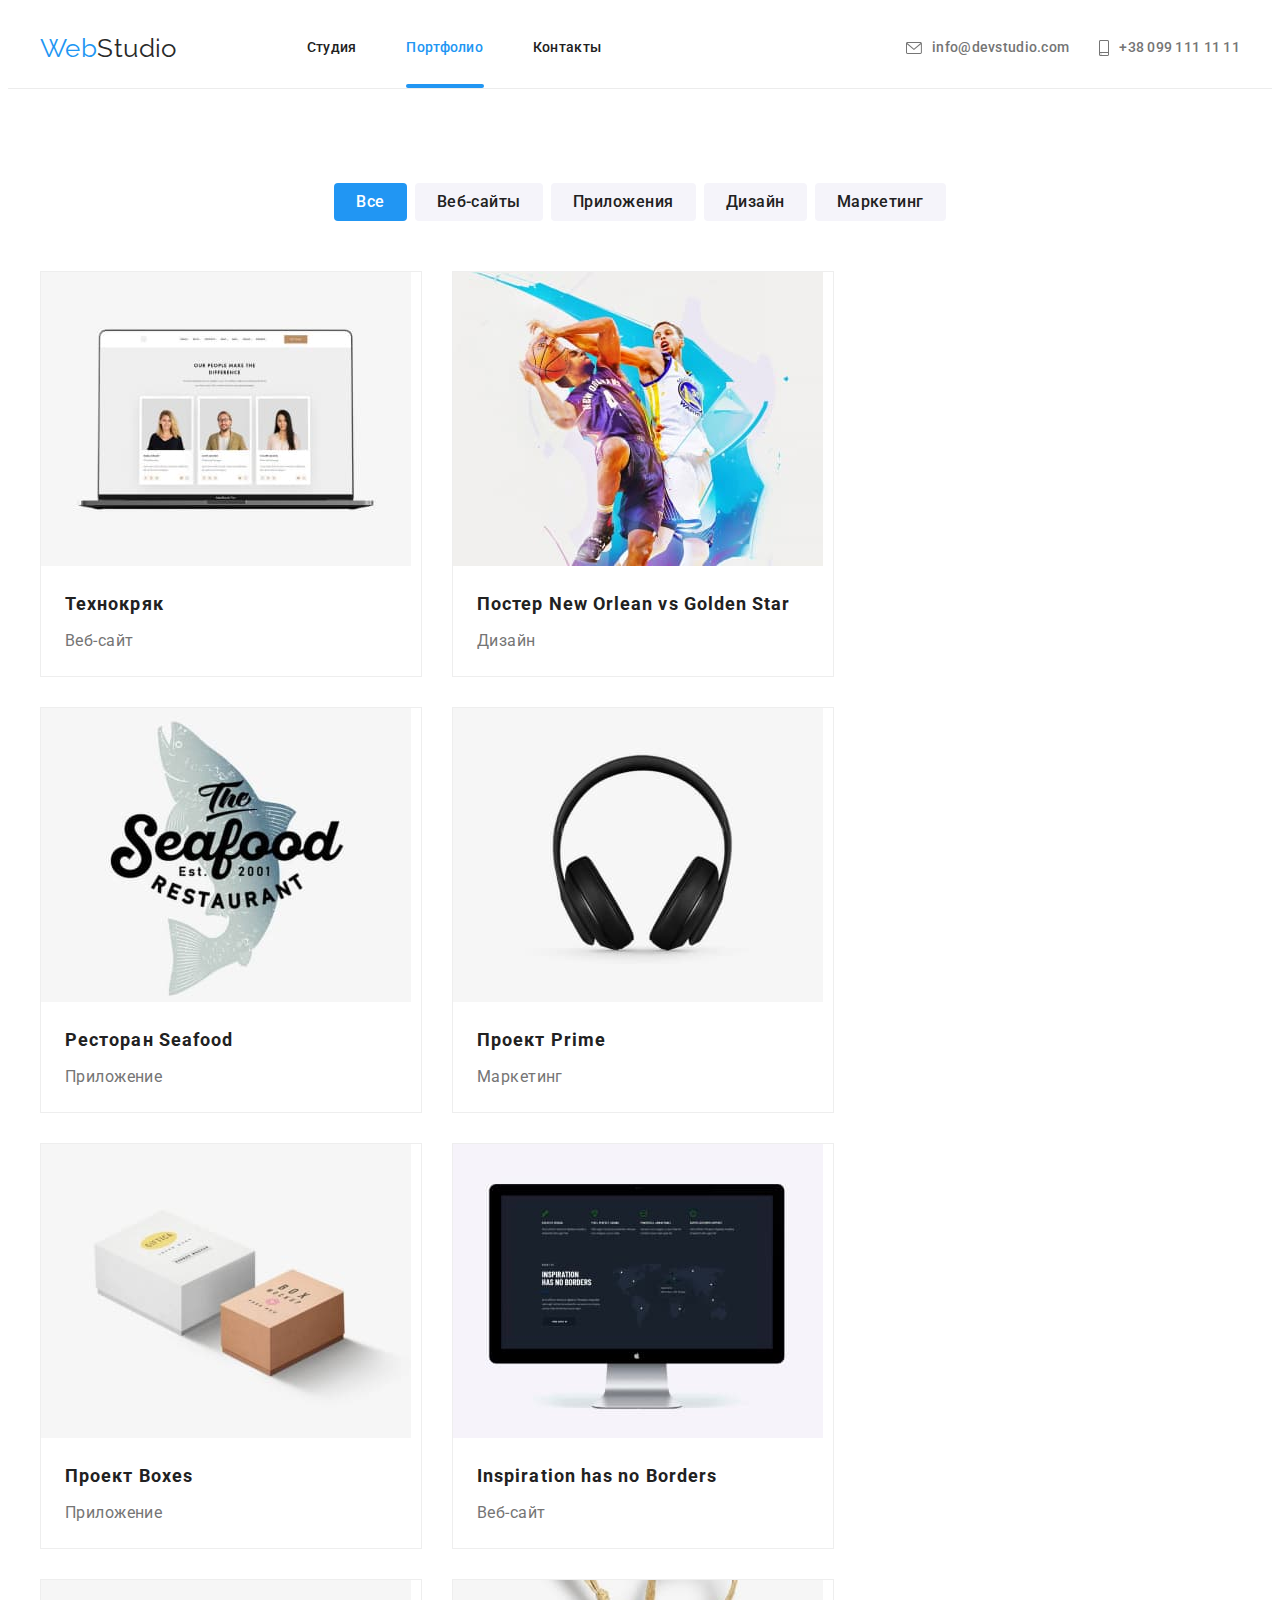
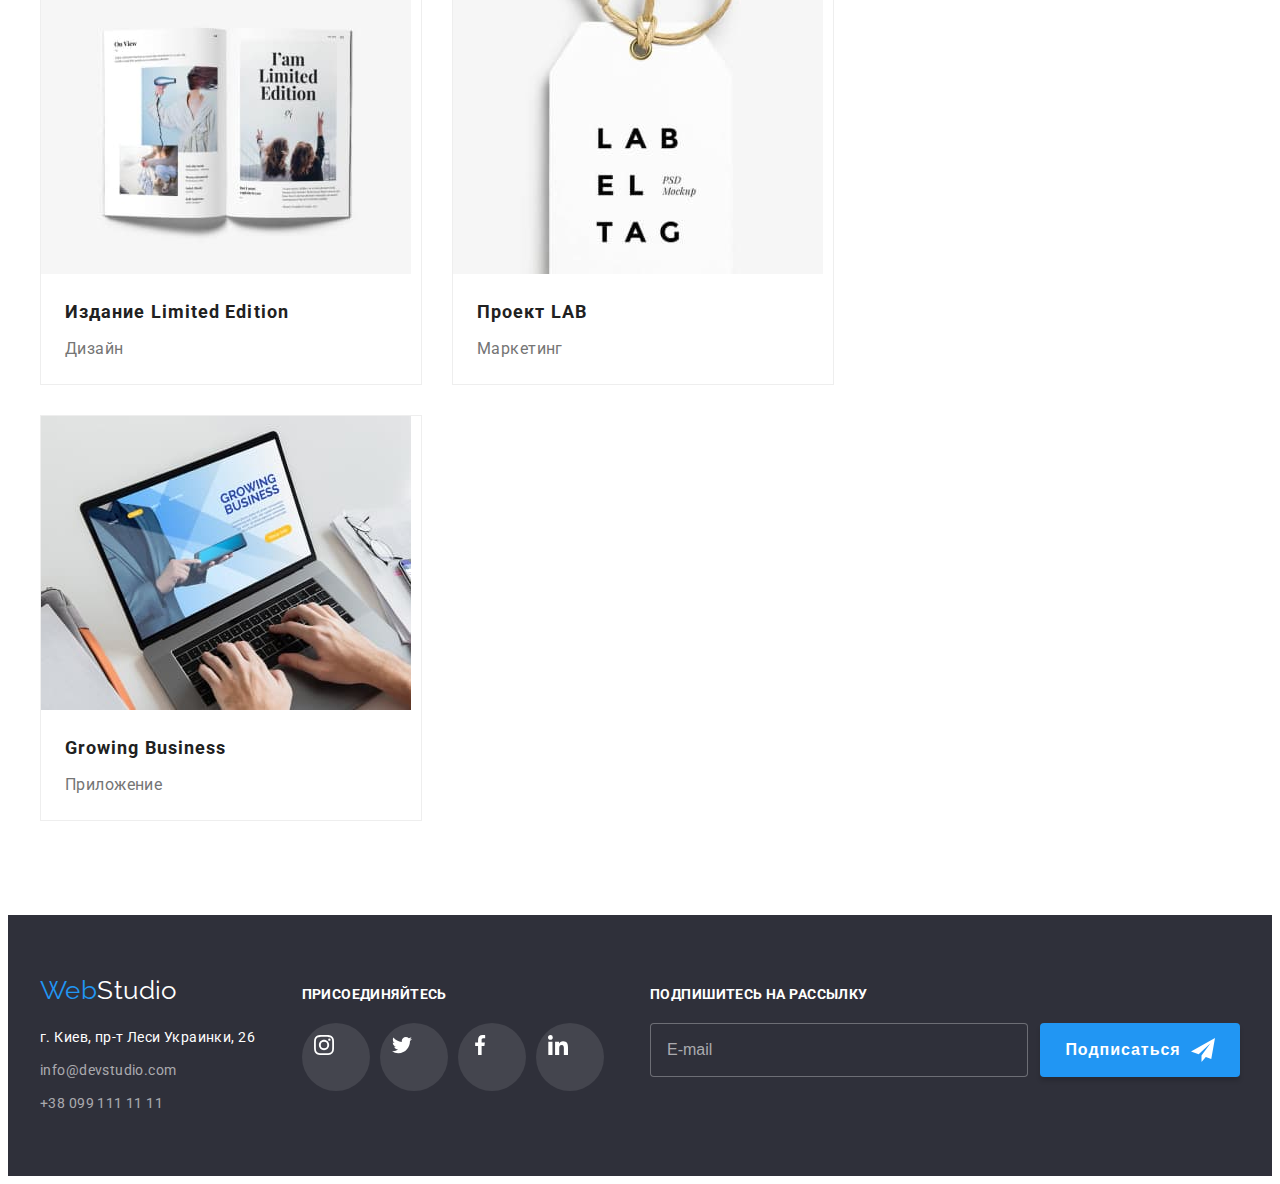
==== commit cc77d399: "25/07_3" ====
--- a/portfolio.html
+++ b/portfolio.html
@@ -50,15 +50,17 @@
           </svg>
         </button>
 
-        <div class="header-dropmenu is-open" data-menu id="header-dropmenu">
+        <div class="header-dropmenu" data-menu id="header-dropmenu">
           <nav class="navigation">
             <ul class="site-nav">
               <li class="site-nav__item">
-                <a class="site-nav__highlightning-line link" href="./index.html">
-                  <span class="site-nav__titlehighlightning">Студия</span></a
+                <a class="link" href="./index.html">Студия</a>
+              </li>
+              <li class="site-nav__item">
+                <a class="site-nav__highlightning-line--portfolio link" href="./portfolio.html">
+                  <span class="site-nav__titlehighlightning">Портфолио</span></a
                 >
               </li>
-              <li class="site-nav__item"><a class="link" href="./portfolio.html">Портфолио</a></li>
               <li class="site-nav__item"><a class="link" href="">Контакты</a></li>
             </ul>
           </nav>
--- a/css/main.min.css
+++ b/css/main.min.css
@@ -1 +1 @@
-.is-hidden{opacity:0;pointer-events:none;visibility:hidden}body{color:#757575;background-color:#fff;font-weight:400;font-family:Roboto,sans-serif;font-size:14px;letter-spacing:.03em}img{display:block;max-width:100%;height:auto}.section{padding-top:60px;padding-bottom:60px}@media screen and (min-width: 1200px){.section{padding-top:94px;padding-bottom:94px}}.button{cursor:pointer}.container{margin-left:auto;margin-right:auto;padding-left:15px;padding-right:15px}@media screen and (min-width: 480px){.container{width:480px}}@media screen and (min-width: 768px){.container{width:768px}}@media screen and (min-width: 1200px){.container{width:1200px}}h1,h2,h3,h4,h5,h6,p{margin-top:0}.list{list-style:none;padding:0;margin-top:0;margin-bottom:0}.link{text-decoration:none}.hero-button{text-align:center}.hero-button__settings{border:none;padding:10px 32px;border-radius:4px;color:#fff;background-color:#2196f3;font-weight:700;font-size:16px;line-height:1.88;text-align:center;letter-spacing:.06em;-webkit-transition:color 250ms cubic-bezier(0.4, 0, 0.2, 1);transition:color 250ms cubic-bezier(0.4, 0, 0.2, 1)}.hero-button__settings:hover,.hero-button__settings:focus{color:#2f303a}.backdrop{position:fixed;z-index:1;overflow-y:scroll;top:0;left:0;width:100%;height:100%;background-color:rgba(47,48,58,.8);-webkit-transition:opacity 500ms cubic-bezier(0.4, 0, 0.2, 1),visibility 400ms cubic-bezier(0.4, 0, 0.2, 1);transition:opacity 500ms cubic-bezier(0.4, 0, 0.2, 1),visibility 400ms cubic-bezier(0.4, 0, 0.2, 1)}.is-hidden{opacity:0;pointer-events:none;visibility:hidden}.modal{position:absolute;height:609px;width:450px;top:50%;left:50%;padding:40px;margin:0 auto;background-color:#fff;-webkit-box-shadow:0px 1px 3px rgba(0,0,0,.12),0px 1px 1px rgba(0,0,0,.14),0px 2px 1px rgba(0,0,0,.2);box-shadow:0px 1px 3px rgba(0,0,0,.12),0px 1px 1px rgba(0,0,0,.14),0px 2px 1px rgba(0,0,0,.2);border-radius:4px;-webkit-transform:translate(-50%, -50%);transform:translate(-50%, -50%)}@media screen and (min-width: 1200px){.modal{height:581px;width:528px}}.modal__title{margin-bottom:12px;font-weight:700;font-size:20px;line-height:1.15;text-align:center;letter-spacing:.03em;color:#212121}.modal__icon-cross{display:-webkit-box;display:-ms-flexbox;display:flex;position:absolute;right:8px;top:8px;-webkit-box-align:center;-ms-flex-align:center;align-items:center;-webkit-box-pack:center;-ms-flex-pack:center;justify-content:center;width:30px;height:30px;border-radius:50%;fill:#000;background-color:#fff;border:1px solid rgba(0,0,0,.1);-webkit-transition:fill 250ms cubic-bezier(0.4, 0, 0.2, 1);transition:fill 250ms cubic-bezier(0.4, 0, 0.2, 1)}.modal__icon-cross:hover,.modal__icon-cross:focus{fill:#2196f3}.backdrop{position:fixed;top:0;left:0;width:100%;height:100%;background-color:rgba(47,48,58,.8);-webkit-transition:opacity 500ms cubic-bezier(0.4, 0, 0.2, 1),visibility 400ms cubic-bezier(0.4, 0, 0.2, 1);transition:opacity 500ms cubic-bezier(0.4, 0, 0.2, 1),visibility 400ms cubic-bezier(0.4, 0, 0.2, 1)}.is-hidden{opacity:0;pointer-events:none;visibility:hidden}.button-mobmenu{display:-webkit-inline-box;display:-ms-inline-flexbox;display:inline-flex;z-index:1;margin:0;padding:0;border:none;background-color:rgba(0,0,0,0)}@media screen and (min-width: 768px){.button-mobmenu{display:none}}.button-mobmenu .icon-close-mobmenu{display:none}.button-mobmenu.is-open .icon-close-mobmenu{display:block}.button-mobmenu.is-open:hover .icon-close-mobmenu,.button-mobmenu.is-open:focus .icon-close-mobmenu{fill:#2196f3}.button-mobmenu.is-open .icon-burger-mobmenu{display:none}.button-mobmenu:focus .icon-burger-mobmenu{fill:#2196f3}.container--header{position:relative;display:-webkit-box;display:-ms-flexbox;display:flex;-webkit-box-align:center;-ms-flex-align:center;align-items:center;min-height:60px}@media screen and (min-width: 768px){.container--header{min-height:80px}}.header-border{border-bottom:1px solid #ececec}.header__logo1{display:-webkit-box;display:-ms-flexbox;display:flex;margin-right:auto;font-family:Raleway,sans-serif;color:#2196f3;text-decoration:none;font-size:24px;line-height:1.17}@media screen and (min-width: 1200px){.header__logo1{font-size:26px;line-height:1.19}}.header__logo2{color:#292929}@media screen and (max-width: 767px){.header-dropmenu{display:none;position:absolute;top:0;left:0;width:100%;height:796px;padding:48px 40px;background-color:#fff;-webkit-box-shadow:0px 4px 8px rgba(0,0,0,.04),0px 2px 4px rgba(0,0,0,.08),0px 1px 3px rgba(0,0,0,.16);box-shadow:0px 4px 8px rgba(0,0,0,.04),0px 2px 4px rgba(0,0,0,.08),0px 1px 3px rgba(0,0,0,.16)}.header-dropmenu.is-open{display:-webkit-box;display:-ms-flexbox;display:flex;-webkit-box-orient:vertical;-webkit-box-direction:normal;-ms-flex-direction:column;flex-direction:column}}@media screen and (min-width: 768px){.header-dropmenu{display:-webkit-box;display:-ms-flexbox;display:flex}}.navigation{margin-bottom:auto}.site-nav{list-style:none;padding:0;margin:0;position:relative}@media screen and (min-width: 768px){.site-nav{display:-webkit-box;display:-ms-flexbox;display:flex;margin-bottom:0;margin-right:84px;-webkit-box-align:center;-ms-flex-align:center;align-items:center}}@media screen and (min-width: 1200px){.site-nav{margin-right:0}}.site-nav__item{padding:0;margin-left:0;margin-bottom:32px;list-style:none;font-size:40px;line-height:1.18;letter-spacing:.02em}@media screen and (min-width: 768px){.site-nav__item{margin-bottom:0;margin-right:50px;padding-top:32px;padding-bottom:32px;font-weight:500;font-size:14px;line-height:1.14;letter-spacing:.02em;color:#212121}}.site-nav__item:last-child{margin-right:0}.site-nav .link{text-decoration:none;-webkit-box-align:center;-ms-flex-align:center;align-items:center;color:#212121;font-weight:500;line-height:1.14;letter-spacing:.02em;-webkit-transition:color 250ms cubic-bezier(0.4, 0, 0.2, 1);transition:color 250ms cubic-bezier(0.4, 0, 0.2, 1);padding-top:32px;padding-bottom:32px}.site-nav .link:hover,.site-nav .link:focus{color:#2196f3}.site-nav__titlehighlightning{color:#2196f3}@media screen and (min-width: 768px){.site-nav__highlightning-line::after{content:"";position:absolute;width:47px;height:4px;bottom:0;left:0;background-color:#2196f3;border-radius:2px}}.header-contacts{list-style:none;padding:0;margin-top:0;margin-bottom:0}@media screen and (min-width: 768px){.header-contacts{display:-webkit-box;display:-ms-flexbox;display:flex;-webkit-box-orient:vertical;-webkit-box-direction:reverse;-ms-flex-direction:column-reverse;flex-direction:column-reverse;-webkit-box-pack:center;-ms-flex-pack:center;justify-content:center}}@media screen and (min-width: 1200px){.header-contacts{-webkit-box-orient:horizontal;-webkit-box-direction:reverse;-ms-flex-direction:row-reverse;flex-direction:row-reverse;-ms-flex-item-align:center;align-self:center;margin-left:305px}}.header-contacts__item{margin-bottom:32px}@media screen and (min-width: 768px){.header-contacts__item{margin-bottom:0}}.header-contacts__item:last-child{margin-bottom:64px}@media screen and (min-width: 768px){.header-contacts__item:last-child{margin-bottom:10px}}@media screen and (min-width: 1200px){.header-contacts__item:last-child{margin-bottom:0px;margin-right:30px}}.header-contacts__link1{font-weight:500;font-size:34px;line-height:1.18;letter-spacing:.02em;color:#2196f3}@media screen and (min-width: 768px){.header-contacts__link1{display:-webkit-box;display:-ms-flexbox;display:flex;-webkit-box-align:center;-ms-flex-align:center;align-items:center;color:#757575;font-size:12px;line-height:1.17}}@media screen and (min-width: 1200px){.header-contacts__link1{font-size:14px;line-height:1.14;letter-spacing:.02em;padding-top:32px;padding-bottom:32px}}.header-contacts__link2{font-weight:500;font-size:24px;line-height:1.17;letter-spacing:.02em;color:#757575;-webkit-transition:color 250ms cubic-bezier(0.4, 0, 0.2, 1);transition:color 250ms cubic-bezier(0.4, 0, 0.2, 1)}@media screen and (min-width: 768px){.header-contacts__link2{font-size:12px;display:-webkit-box;display:-ms-flexbox;display:flex;-webkit-box-align:center;-ms-flex-align:center;align-items:center}}@media screen and (min-width: 1200px){.header-contacts__link2{font-size:14px;line-height:1.14;letter-spacing:.02em;padding-top:32px;padding-bottom:32px}}.header-contacts__link1:hover,.header-contacts__link1:focus{color:#2196f3}.header-contacts__link2:hover,.header-contacts__link2:focus{color:#2196f3}.header-contacts__social{display:-webkit-box;display:-ms-flexbox;display:flex;list-style:none;padding-left:0}@media screen and (min-width: 768px){.header-contacts__social{display:none}}.header-contacts__social-item{padding-right:10px;margin-right:10px;border-right:1px solid rgba(33,33,33,.2)}.header-contacts__social-item:last-child{padding-right:0px;margin-right:0px;border-right:none}.header-contacts__socialnet{text-decoration:none;font-weight:500;font-size:18px;line-height:1.22;letter-spacing:.02em;color:#2196f3}.header-contacts__icon{display:none}@media screen and (min-width: 768px){.header-contacts__icon{display:inline-block;margin-right:8px;fill:currentcolor}}@media screen and (min-width: 1200px){.header-contacts__icon{margin-right:10px}}.hero{padding:118px 0;background-color:#2f303a;margin-left:auto;margin-right:auto;max-width:1600px;background-image:-webkit-gradient(linear, left top, right top, from(rgba(47, 48, 58, 0.4)), to(rgba(47, 48, 58, 0.4))),url("../images/hero-overlay.jpg");background-image:linear-gradient(to right, rgba(47, 48, 58, 0.4), rgba(47, 48, 58, 0.4)),url("../images/hero-overlay.jpg");background-repeat:no-repeat;background-position:center;background-size:cover}@media screen and (min-width: 1200px){.hero{padding:200px 0}}.hero__title{width:360px;margin-left:auto;margin-right:auto;margin-bottom:30px;text-align:center;font-weight:900;font-size:26px;line-height:1.62;letter-spacing:.06em;text-transform:uppercase;color:#fff}@media screen and (min-width: 1200px){.hero__title{width:696px;font-size:44px;line-height:1.36}}.modal-labeltext{display:block;margin-bottom:4px;font-size:12px;line-height:1.17;letter-spacing:.01em}.modal-input{position:relative;margin-bottom:10px}.modal-input__field{width:100%;height:40px;padding-left:42px;padding-top:12px;padding-bottom:12px;border:1px solid rgba(33,33,33,.2);border-radius:4px;outline:rgba(0,0,0,0)}.modal-input:focus-within .modal-input__field{border-color:#2196f3}.modal-input__icon{position:absolute;top:50%;left:15px;fill:#000;-webkit-transform:translateY(-50%);transform:translateY(-50%)}.modal-input:focus-within .modal-input__icon{fill:#2196f3}.modal-textarea{margin-bottom:20px}.modal-textarea-field{width:100%;height:120px;padding:12px 16px;border:1px solid rgba(33,33,33,.2);border-radius:4px;resize:none;outline:rgba(0,0,0,0)}.modal-textarea-field::-webkit-input-placeholder{font-size:12px;line-height:1.17;letter-spacing:.01em;color:rgba(117,117,117,.5)}.modal-textarea-field::-moz-placeholder{font-size:12px;line-height:1.17;letter-spacing:.01em;color:rgba(117,117,117,.5)}.modal-textarea-field:-ms-input-placeholder{font-size:12px;line-height:1.17;letter-spacing:.01em;color:rgba(117,117,117,.5)}.modal-textarea-field::-ms-input-placeholder{font-size:12px;line-height:1.17;letter-spacing:.01em;color:rgba(117,117,117,.5)}.modal-textarea-field::placeholder{font-size:12px;line-height:1.17;letter-spacing:.01em;color:rgba(117,117,117,.5)}.modal-textarea:focus-within .modal-textarea-field{border-color:#2196f3}.modal-agreement-section{display:-webkit-box;display:-ms-flexbox;display:flex;-webkit-box-pack:center;-ms-flex-pack:center;justify-content:center;-webkit-box-align:center;-ms-flex-align:center;align-items:center;line-height:1.71;margin-bottom:30px;font-size:12px;line-height:1.17;letter-spacing:.03em}@media screen and (min-width: 1200px){.modal-agreement-section{font-size:14px;line-height:1.71}}.modal-checkbox-field{position:absolute;width:1px;height:1px;margin:-1px;border:0;padding:0;white-space:nowrap;-webkit-clip-path:inset(100%);clip-path:inset(100%);clip:rect(0 0 0 0);overflow:hidden}.modal-checkbox-field__icon{display:inline-block;width:16px;height:15px;border:2px solid #212121;border-radius:4px;margin-right:7px;-webkit-transition:border-color 150ms cubic-bezier(0.4, 0, 0.2, 1),background-color 250ms cubic-bezier(0.4, 0, 0.2, 1),background-image 250ms cubic-bezier(0.4, 0, 0.2, 1);transition:border-color 150ms cubic-bezier(0.4, 0, 0.2, 1),background-color 250ms cubic-bezier(0.4, 0, 0.2, 1),background-image 250ms cubic-bezier(0.4, 0, 0.2, 1)}.modal-checkbox-field__colortext{color:#2196f3}.modal-checkbox-field:checked+.modal-checkbox-field__icon{background-color:#2196f3;background-image:url("../images/icon-modal-checked.svg");background-size:contain;background-origin:border-box;border-color:#2196f3}.modal-submit{display:-webkit-box;display:-ms-flexbox;display:flex;-webkit-box-pack:center;-ms-flex-pack:center;justify-content:center}.modal-submit__button{min-width:200px;height:50px;font-weight:700;font-size:16px;line-height:1.88;letter-spacing:.06em;color:#fff;background-color:#2196f3;-webkit-box-shadow:0px 4px 4px rgba(0,0,0,.15);box-shadow:0px 4px 4px rgba(0,0,0,.15);border-radius:4px;border:rgba(0,0,0,0);cursor:pointer;-webkit-transition:background-color 250ms cubic-bezier(0.4, 0, 0.2, 1);transition:background-color 250ms cubic-bezier(0.4, 0, 0.2, 1)}.modal-submit__button:hover,.modal-submit__button:focus{background-color:#188ce8}.visually-hidden{position:absolute;width:1px;height:1px;margin:-1px;border:0;padding:0;white-space:nowrap;-webkit-clip-path:inset(100%);clip-path:inset(100%);clip:rect(0 0 0 0);overflow:hidden}.advantage{padding-left:0;padding-right:0}@media screen and (min-width: 768px){.advantage{display:-webkit-box;display:-ms-flexbox;display:flex;-ms-flex-wrap:wrap;flex-wrap:wrap;gap:30px}}@media screen and (min-width: 1200px){.advantage{display:-webkit-box;display:-ms-flexbox;display:flex;-webkit-box-align:center;-ms-flex-align:center;align-items:center}}@media screen and (min-width: 768px){.advantage__item{width:354px}}@media screen and (min-width: 1200px){.advantage__item{width:270px;margin-right:0}}@media screen and (max-width: 767px){.advantage__item:not(:last-child){margin-bottom:30px}}.advantage__icons{display:-webkit-box;display:-ms-flexbox;display:flex;-webkit-box-align:center;-ms-flex-align:center;align-items:center;-webkit-box-pack:center;-ms-flex-pack:center;justify-content:center;height:120px;background-color:#f5f4fa;margin-bottom:30px;border-radius:4px}.advantage__title{text-align:center;margin-bottom:10px;font-size:14px;line-height:1.14;text-transform:uppercase;color:#212121}@media screen and (min-width: 768px){.advantage__title{text-align:left}}.advantage__text{margin-bottom:0;color:#757575;line-height:1.71}@media screen and (max-width: 1199px){.our-work-hidden{display:none}}@media screen and (min-width: 1200px){.section--padding-reset{padding-top:0}.our-work-title{margin-bottom:0;padding-top:0;margin-bottom:50px;color:#212121;font-weight:700;font-size:36px;line-height:1.17;text-align:center;letter-spacing:.03em}.our-work-container{display:-webkit-box;display:-ms-flexbox;display:flex;-webkit-box-align:center;-ms-flex-align:center;align-items:center;padding-left:0;padding-right:0}.our-work-container__item{display:-webkit-box;display:-ms-flexbox;display:flex}.our-work-container__item:not(:last-child){margin-right:30px}.our-work-container__thumb{position:relative;z-index:-1}.our-work-container__label{position:absolute;display:-webkit-box;display:-ms-flexbox;display:flex;-webkit-box-align:center;-ms-flex-align:center;align-items:center;-webkit-box-pack:center;-ms-flex-pack:center;justify-content:center;bottom:0px;width:100%;padding-top:27px;padding-bottom:27px;background-color:rgba(47,48,58,.8)}.our-work-container__label-text{margin-bottom:0;font-weight:700;line-height:1.14;text-transform:uppercase;color:#fff}}.section--team-bgcolor{background-color:#f5f4fa}.team-title{margin-bottom:0;padding-top:0;margin-bottom:30px;color:#212121;font-weight:700;font-size:28px;line-height:1.17;text-align:center;letter-spacing:.03em}@media screen and (min-width: 1200px){.team-title{margin-bottom:50px;font-size:36px}}.team-container{display:block;-webkit-box-sizing:border-box;box-sizing:border-box;padding:0;margin:0}@media screen and (min-width: 768px){.team-container{display:-webkit-box;display:-ms-flexbox;display:flex;-ms-flex-wrap:wrap;flex-wrap:wrap;gap:30px}}@media screen and (min-width: 1200px){.team-container{-webkit-box-sizing:border-box;box-sizing:border-box;padding-top:0;padding-left:0;padding-right:0}}.team-container__item{background-color:#fff;-webkit-box-shadow:0px 1px 3px rgba(0,0,0,.12),0px 1px 1px rgba(0,0,0,.14),0px 2px 1px rgba(0,0,0,.2);box-shadow:0px 1px 3px rgba(0,0,0,.12),0px 1px 1px rgba(0,0,0,.14),0px 2px 1px rgba(0,0,0,.2);border-radius:0px 0px 4px 4px}@media screen and (min-width: 768px){.team-container__item{width:354px}}@media screen and (min-width: 1200px){.team-container__item{width:270px}}@media screen and (max-width: 767px){.team-container__item:not(:last-child){margin-bottom:30px}}.team-container__thumb{padding:30px 0 24px 0}@media screen and (min-width: 1200px){.team-container__thumb{padding:30px 0}}.team-container__employee{margin-bottom:10px;text-align:center;color:#212121;font-weight:500;font-size:16px;line-height:1.19;letter-spacing:.03em}.team-container__position{text-align:center;margin-bottom:16px;font-size:16px;line-height:1.19;letter-spacing:.03em}.social-networks{display:-webkit-box;display:-ms-flexbox;display:flex;-webkit-box-pack:center;-ms-flex-pack:center;justify-content:center}.social-networks__icon:not(:last-child){margin-right:10px}.social-networks__elipse{display:-webkit-box;display:-ms-flexbox;display:flex;border:none;-webkit-box-align:center;-ms-flex-align:center;align-items:center;-webkit-box-pack:center;-ms-flex-pack:center;justify-content:center;width:44px;height:44px;border-radius:50%;fill:#afb1b8;background-color:#fff;-webkit-transition:fill 250ms cubic-bezier(0.4, 0, 0.2, 1),background-color 250ms cubic-bezier(0.4, 0, 0.2, 1);transition:fill 250ms cubic-bezier(0.4, 0, 0.2, 1),background-color 250ms cubic-bezier(0.4, 0, 0.2, 1)}.social-networks__elipse:hover,.social-networks__elipse:focus{fill:#fff;background-color:#2196f3}.our-clients-title{padding-top:0;margin-bottom:30px;color:#212121;font-weight:700;font-size:28px;line-height:1.17;text-align:center;letter-spacing:.03em}@media screen and (min-width: 1200px){.our-clients-title{margin-bottom:0;margin-bottom:50px;font-size:36px}}.our-clients{display:-webkit-box;display:-ms-flexbox;display:flex;-webkit-box-pack:center;-ms-flex-pack:center;justify-content:center;-ms-flex-wrap:wrap;flex-wrap:wrap;gap:30px}.our-clients__blocks{display:-webkit-box;display:-ms-flexbox;display:flex;-webkit-box-align:center;-ms-flex-align:center;align-items:center;-webkit-box-pack:center;-ms-flex-pack:center;justify-content:center;width:210px;height:92px;border:1px solid #afb1b8;border-radius:4px;-webkit-transition:border 250ms cubic-bezier(0.4, 0, 0.2, 1);transition:border 250ms cubic-bezier(0.4, 0, 0.2, 1)}@media screen and (min-width: 768px){.our-clients__blocks{width:226px}}@media screen and (min-width: 1200px){.our-clients__blocks{width:170px}}.our-clients__blocks:hover,.our-clients__blocks:focus{border:1px solid #2196f3}.our-clients__icon{fill:#afb1b8;-webkit-transition:fill 250ms cubic-bezier(0.4, 0, 0.2, 1);transition:fill 250ms cubic-bezier(0.4, 0, 0.2, 1)}.our-clients__blocks:hover .our-clients__icon,.our-clients__blocks:focus .our-clients__icon{fill:#2196f3}.footer{padding:60px 0;background-color:#2f303a}.container--footer{display:block;-webkit-box-align:center;-ms-flex-align:center;align-items:center}@media screen and (min-width: 768px){.container--footer{display:-webkit-box;display:-ms-flexbox;display:flex;-ms-flex-wrap:wrap;flex-wrap:wrap;-ms-flex-pack:distribute;justify-content:space-around;-webkit-box-align:baseline;-ms-flex-align:baseline;align-items:baseline}}@media screen and (min-width: 1200px){.container--footer{-ms-flex-wrap:nowrap;flex-wrap:nowrap;-webkit-box-pack:justify;-ms-flex-pack:justify;justify-content:space-between}}.footer-box-container{margin-bottom:60px;padding-bottom:0;color:#2196f3;text-decoration:none;line-height:1.17;text-align:center}@media screen and (min-width: 1200px){.footer-box-container{text-align:start;margin-bottom:0}}.footer-logo{display:block;margin-bottom:20px;font-family:Raleway,sans-serif;color:#2196f3;text-decoration:none;font-size:24px;line-height:1.17}@media screen and (min-width: 1200px){.footer-logo{font-size:26px;line-height:1.19}}.footer-logo-color{color:#fff}.footer-contacts{text-align:center}@media screen and (min-width: 1200px){.footer-contacts{text-align:start}}.footer-contacts__item{padding-left:0;margin-bottom:8px}@media screen and (min-width: 1200px){.footer-contacts__item{margin-bottom:9px}}.footer-contacts__adress{color:#fff;font-style:normal;font-size:14px;line-height:1.71;letter-spacing:.03em;text-decoration:none}.footer-contacts__mail-tel{color:rgba(255,255,255,.6);font-style:normal;font-size:14px;line-height:1.71;letter-spacing:.03em;text-decoration:none;-webkit-transition:color 250ms cubic-bezier(0.4, 0, 0.2, 1);transition:color 250ms cubic-bezier(0.4, 0, 0.2, 1)}.footer-contacts__mail-tel:hover,.footer-contacts__mail-tel:focus{color:#2196f3}.footer-joinus{text-align:center}@media screen and (min-width: 1200px){.footer-joinus{text-align:start}}.footer-joinus__title{margin-bottom:20px;font-size:14px;line-height:1.14;text-transform:uppercase;color:#fff}.footer-social-network{display:-webkit-box;display:-ms-flexbox;display:flex;-webkit-box-pack:center;-ms-flex-pack:center;justify-content:center;margin-bottom:60px}@media screen and (min-width: 1200px){.footer-social-network{margin-bottom:0}}.footer-social-network__icons:not(:last-child){margin-right:10px}.footer-social-network__elipse{display:block;border:none;-webkit-box-align:center;-ms-flex-align:center;align-items:center;padding:12px;width:44px;height:44px;border-radius:50%;fill:#fff;background-color:rgba(255,255,255,.1);-webkit-transition:background-color 250ms cubic-bezier(0.4, 0, 0.2, 1);transition:background-color 250ms cubic-bezier(0.4, 0, 0.2, 1)}.footer-social-network__elipse:hover,.footer-social-network__elipse:focus{background-color:#2196f3}.signup{text-align:center}@media screen and (min-width: 1200px){.signup{text-align:start}}.signup__title{margin-bottom:20px;font-weight:700;line-height:1.14;text-transform:uppercase;color:#fff}.footer-form{display:block}@media screen and (min-width: 1200px){.footer-form{display:-webkit-box;display:-ms-flexbox;display:flex}}.footer-form__input{display:-webkit-box;display:-ms-flexbox;display:flex;margin-bottom:20px;padding-left:16px;width:100%;height:50px;font-size:16px;line-height:1.25;-webkit-box-align:center;-ms-flex-align:center;align-items:center;color:#fff;background-color:#2f303a;border:1px solid rgba(255,255,255,.3);border-radius:4px}@media screen and (min-width: 768px){.footer-form__input{width:450px}}@media screen and (min-width: 1200px){.footer-form__input{width:358px;margin-bottom:0;margin-right:12px}}.footer-form__input::-webkit-input-placeholder{color:rgba(255,255,255,.6)}.footer-form__input::-moz-placeholder{color:rgba(255,255,255,.6)}.footer-form__input:-ms-input-placeholder{color:rgba(255,255,255,.6)}.footer-form__input::-ms-input-placeholder{color:rgba(255,255,255,.6)}.footer-form__input::placeholder{color:rgba(255,255,255,.6)}.footer-form__button{display:-webkit-inline-box;display:-ms-inline-flexbox;display:inline-flex;min-width:200px;cursor:pointer;-webkit-box-pack:center;-ms-flex-pack:center;justify-content:center;-webkit-box-align:center;-ms-flex-align:center;align-items:center;padding-top:10px;padding-bottom:10px;font-weight:700;font-size:16px;line-height:1.88px;letter-spacing:.06em;color:#fff;background-color:#2196f3;-webkit-box-shadow:0px 4px 4px rgba(0,0,0,.15);box-shadow:0px 4px 4px rgba(0,0,0,.15);border-radius:4px;border:none}.footer-form__button-icon{margin-left:10px}.site-nav__highlightning--portfolio::after{content:"";width:78px}.porfolio-menu{display:-webkit-box;display:-ms-flexbox;display:flex;padding-left:0;margin-bottom:50px;-webkit-box-pack:center;-ms-flex-pack:center;justify-content:center}.porfolio-menu__item{margin-right:8px}.porfolio-menu__item:last-child{margin-right:0}.portfolio-menu__button{cursor:pointer;padding:6px 22px;border-radius:4px;border:0 solid #f5f4fa;font-family:Roboto,sans-serif;color:#212121;background-color:#f5f4fa;font-weight:500;font-size:16px;line-height:1.62;letter-spacing:.03em;-webkit-transition:color 250ms cubic-bezier(0.4, 0, 0.2, 1),background-color 250ms cubic-bezier(0.4, 0, 0.2, 1),-webkit-box-shadow 250ms cubic-bezier(0.4, 0, 0.2, 1);transition:color 250ms cubic-bezier(0.4, 0, 0.2, 1),background-color 250ms cubic-bezier(0.4, 0, 0.2, 1),-webkit-box-shadow 250ms cubic-bezier(0.4, 0, 0.2, 1);transition:color 250ms cubic-bezier(0.4, 0, 0.2, 1),background-color 250ms cubic-bezier(0.4, 0, 0.2, 1),box-shadow 250ms cubic-bezier(0.4, 0, 0.2, 1);transition:color 250ms cubic-bezier(0.4, 0, 0.2, 1),background-color 250ms cubic-bezier(0.4, 0, 0.2, 1),box-shadow 250ms cubic-bezier(0.4, 0, 0.2, 1),-webkit-box-shadow 250ms cubic-bezier(0.4, 0, 0.2, 1)}.portfolio-menu__button:hover,.portfolio-menu__button:focus{color:#fff;background-color:#2196f3;-webkit-box-shadow:0px 3px 1px rgba(0,0,0,.1),0px 1px 2px rgba(0,0,0,.08),0px 2px 2px rgba(0,0,0,.12);box-shadow:0px 3px 1px rgba(0,0,0,.1),0px 1px 2px rgba(0,0,0,.08),0px 2px 2px rgba(0,0,0,.12)}.portfolio-menu__button--active{background-color:#2196f3;color:#fff}.portfolio{display:-webkit-box;display:-ms-flexbox;display:flex;-ms-flex-wrap:wrap;flex-wrap:wrap;padding:0;margin:0;margin-left:-30px;margin-top:-30px}.portfolio__card{margin-left:30px;margin-top:30px;-ms-flex-preferred-size:calc((100% - 90px)/3);flex-basis:calc((100% - 90px)/3);border:1px solid #eee;background:#fff}.portfolio__overlay-hide{position:relative;overflow:hidden}.portfolio__hover{display:block;-webkit-box-shadow:none;box-shadow:none;-webkit-transition:-webkit-box-shadow 250ms cubic-bezier(0.4, 0, 0.2, 1);transition:-webkit-box-shadow 250ms cubic-bezier(0.4, 0, 0.2, 1);transition:box-shadow 250ms cubic-bezier(0.4, 0, 0.2, 1);transition:box-shadow 250ms cubic-bezier(0.4, 0, 0.2, 1), -webkit-box-shadow 250ms cubic-bezier(0.4, 0, 0.2, 1)}.portfolio__hover:hover,.portfolio__hover:focus{-webkit-box-shadow:0px 1px 1px rgba(0,0,0,.12),0px 4px 4px rgba(0,0,0,.06),1px 4px 6px rgba(0,0,0,.16);box-shadow:0px 1px 1px rgba(0,0,0,.12),0px 4px 4px rgba(0,0,0,.06),1px 4px 6px rgba(0,0,0,.16)}.portfolio-overlay{position:absolute;width:100%;height:294px;top:0;left:0;-webkit-transform:translateY(100%);transform:translateY(100%);-webkit-transition:-webkit-transform 250ms cubic-bezier(0.4, 0, 0.2, 1);transition:-webkit-transform 250ms cubic-bezier(0.4, 0, 0.2, 1);transition:transform 250ms cubic-bezier(0.4, 0, 0.2, 1);transition:transform 250ms cubic-bezier(0.4, 0, 0.2, 1), -webkit-transform 250ms cubic-bezier(0.4, 0, 0.2, 1);background-color:rgba(33,150,243,.9)}.portfolio__hover:hover .portfolio-overlay{-webkit-transform:translateY(0);transform:translateY(0);opacity:1}.portfolio-overlay__text{display:block;padding-top:63px;padding-right:24px;padding-bottom:63px;padding-left:24px;font-size:18px;line-height:1.56;letter-spacing:.03em;color:#fff}.portfolio-thumb{padding:20px 24px}.portfolio-thumb__title{margin-bottom:4px;color:#212121;font-weight:700;font-size:18px;line-height:2;letter-spacing:.06em}.portfolio-thumb__subtitle{color:#757575;margin:0;font-size:16px;line-height:1.88}/*# sourceMappingURL=main.min.css.map */+.is-hidden{opacity:0;pointer-events:none;visibility:hidden}body{color:#757575;background-color:#fff;font-weight:400;font-family:Roboto,sans-serif;font-size:14px;letter-spacing:.03em}img{display:block;max-width:100%;height:auto}.section{padding-top:60px;padding-bottom:60px}@media screen and (min-width: 1200px){.section{padding-top:94px;padding-bottom:94px}}.button{cursor:pointer}.container{margin-left:auto;margin-right:auto;padding-left:15px;padding-right:15px}@media screen and (min-width: 480px){.container{width:480px}}@media screen and (min-width: 768px){.container{width:768px}}@media screen and (min-width: 1200px){.container{width:1200px}}h1,h2,h3,h4,h5,h6,p{margin-top:0}.list{list-style:none;padding:0;margin-top:0;margin-bottom:0}.link{text-decoration:none}.hero-button{text-align:center}.hero-button__settings{border:none;padding:10px 32px;border-radius:4px;color:#fff;background-color:#2196f3;font-weight:700;font-size:16px;line-height:1.88;text-align:center;letter-spacing:.06em;-webkit-transition:color 250ms cubic-bezier(0.4, 0, 0.2, 1);transition:color 250ms cubic-bezier(0.4, 0, 0.2, 1)}.hero-button__settings:hover,.hero-button__settings:focus{color:#2f303a}.backdrop{position:fixed;z-index:1;overflow-y:scroll;top:0;left:0;width:100%;height:100%;background-color:rgba(47,48,58,.8);-webkit-transition:opacity 500ms cubic-bezier(0.4, 0, 0.2, 1),visibility 400ms cubic-bezier(0.4, 0, 0.2, 1);transition:opacity 500ms cubic-bezier(0.4, 0, 0.2, 1),visibility 400ms cubic-bezier(0.4, 0, 0.2, 1)}.is-hidden{opacity:0;pointer-events:none;visibility:hidden}.modal{position:absolute;height:609px;width:450px;top:50%;left:50%;padding:40px;margin:0 auto;background-color:#fff;-webkit-box-shadow:0px 1px 3px rgba(0,0,0,.12),0px 1px 1px rgba(0,0,0,.14),0px 2px 1px rgba(0,0,0,.2);box-shadow:0px 1px 3px rgba(0,0,0,.12),0px 1px 1px rgba(0,0,0,.14),0px 2px 1px rgba(0,0,0,.2);border-radius:4px;-webkit-transform:translate(-50%, -50%);transform:translate(-50%, -50%)}@media screen and (min-width: 1200px){.modal{height:581px;width:528px}}.modal__title{margin-bottom:12px;font-weight:700;font-size:20px;line-height:1.15;text-align:center;letter-spacing:.03em;color:#212121}.modal__icon-cross{display:-webkit-box;display:-ms-flexbox;display:flex;position:absolute;right:8px;top:8px;-webkit-box-align:center;-ms-flex-align:center;align-items:center;-webkit-box-pack:center;-ms-flex-pack:center;justify-content:center;width:30px;height:30px;border-radius:50%;fill:#000;background-color:#fff;border:1px solid rgba(0,0,0,.1);-webkit-transition:fill 250ms cubic-bezier(0.4, 0, 0.2, 1);transition:fill 250ms cubic-bezier(0.4, 0, 0.2, 1)}.modal__icon-cross:hover,.modal__icon-cross:focus{fill:#2196f3}.backdrop{position:fixed;top:0;left:0;width:100%;height:100%;background-color:rgba(47,48,58,.8);-webkit-transition:opacity 500ms cubic-bezier(0.4, 0, 0.2, 1),visibility 400ms cubic-bezier(0.4, 0, 0.2, 1);transition:opacity 500ms cubic-bezier(0.4, 0, 0.2, 1),visibility 400ms cubic-bezier(0.4, 0, 0.2, 1)}.is-hidden{opacity:0;pointer-events:none;visibility:hidden}.button-mobmenu{display:-webkit-inline-box;display:-ms-inline-flexbox;display:inline-flex;z-index:1;margin:0;padding:0;border:none;background-color:rgba(0,0,0,0)}@media screen and (min-width: 768px){.button-mobmenu{display:none}}.button-mobmenu .icon-close-mobmenu{display:none}.button-mobmenu.is-open .icon-close-mobmenu{display:block}.button-mobmenu.is-open:hover .icon-close-mobmenu,.button-mobmenu.is-open:focus .icon-close-mobmenu{fill:#2196f3}.button-mobmenu.is-open .icon-burger-mobmenu{display:none}.button-mobmenu:focus .icon-burger-mobmenu{fill:#2196f3}.container--header{position:relative;display:-webkit-box;display:-ms-flexbox;display:flex;-webkit-box-align:center;-ms-flex-align:center;align-items:center;min-height:60px}@media screen and (min-width: 768px){.container--header{min-height:80px}}.header-border{border-bottom:1px solid #ececec}.header__logo1{display:-webkit-box;display:-ms-flexbox;display:flex;margin-right:auto;font-family:Raleway,sans-serif;color:#2196f3;text-decoration:none;font-size:24px;line-height:1.17}@media screen and (min-width: 1200px){.header__logo1{font-size:26px;line-height:1.19}}.header__logo2{color:#292929}@media screen and (max-width: 767px){.header-dropmenu{display:none;position:absolute;top:0;left:0;width:100%;height:796px;padding:48px 40px;background-color:#fff;-webkit-box-shadow:0px 4px 8px rgba(0,0,0,.04),0px 2px 4px rgba(0,0,0,.08),0px 1px 3px rgba(0,0,0,.16);box-shadow:0px 4px 8px rgba(0,0,0,.04),0px 2px 4px rgba(0,0,0,.08),0px 1px 3px rgba(0,0,0,.16)}.header-dropmenu.is-open{display:-webkit-box;display:-ms-flexbox;display:flex;-webkit-box-orient:vertical;-webkit-box-direction:normal;-ms-flex-direction:column;flex-direction:column}}@media screen and (min-width: 768px){.header-dropmenu{display:-webkit-box;display:-ms-flexbox;display:flex}}.navigation{margin-bottom:auto}.site-nav{list-style:none;padding:0;margin:0}@media screen and (min-width: 768px){.site-nav{display:-webkit-box;display:-ms-flexbox;display:flex;margin-bottom:0;margin-right:84px;-webkit-box-align:center;-ms-flex-align:center;align-items:center}}@media screen and (min-width: 1200px){.site-nav{margin-right:0}}.site-nav__item{padding:0;margin-left:0;margin-bottom:32px;list-style:none;font-size:40px;line-height:1.18;letter-spacing:.02em}@media screen and (min-width: 768px){.site-nav__item{margin-bottom:0;margin-right:50px;padding-top:32px;padding-bottom:32px;font-weight:500;font-size:14px;line-height:1.14;letter-spacing:.02em;color:#212121;position:relative}}.site-nav__item:last-child{margin-right:0}.site-nav .link{text-decoration:none;-webkit-box-align:center;-ms-flex-align:center;align-items:center;color:#212121;font-weight:500;line-height:1.14;letter-spacing:.02em;-webkit-transition:color 250ms cubic-bezier(0.4, 0, 0.2, 1);transition:color 250ms cubic-bezier(0.4, 0, 0.2, 1);padding-top:32px;padding-bottom:32px}.site-nav .link:hover,.site-nav .link:focus{color:#2196f3}.site-nav__titlehighlightning{color:#2196f3}@media screen and (min-width: 768px){.site-nav__highlightning-line::after{content:"";position:absolute;width:47px;height:4px;bottom:0;left:0;background-color:#2196f3;border-radius:2px}}.header-contacts{list-style:none;padding:0;margin-top:0;margin-bottom:0}@media screen and (min-width: 768px){.header-contacts{display:-webkit-box;display:-ms-flexbox;display:flex;-webkit-box-orient:vertical;-webkit-box-direction:reverse;-ms-flex-direction:column-reverse;flex-direction:column-reverse;-webkit-box-pack:center;-ms-flex-pack:center;justify-content:center}}@media screen and (min-width: 1200px){.header-contacts{-webkit-box-orient:horizontal;-webkit-box-direction:reverse;-ms-flex-direction:row-reverse;flex-direction:row-reverse;-ms-flex-item-align:center;align-self:center;margin-left:305px}}.header-contacts__item{margin-bottom:32px}@media screen and (min-width: 768px){.header-contacts__item{margin-bottom:0}}.header-contacts__item:last-child{margin-bottom:64px}@media screen and (min-width: 768px){.header-contacts__item:last-child{margin-bottom:10px}}@media screen and (min-width: 1200px){.header-contacts__item:last-child{margin-bottom:0px;margin-right:30px}}.header-contacts__link1{font-weight:500;font-size:34px;line-height:1.18;letter-spacing:.02em;color:#2196f3}@media screen and (min-width: 768px){.header-contacts__link1{display:-webkit-box;display:-ms-flexbox;display:flex;-webkit-box-align:center;-ms-flex-align:center;align-items:center;color:#757575;font-size:12px;line-height:1.17}}@media screen and (min-width: 1200px){.header-contacts__link1{font-size:14px;line-height:1.14;letter-spacing:.02em;padding-top:32px;padding-bottom:32px}}.header-contacts__link2{font-weight:500;font-size:24px;line-height:1.17;letter-spacing:.02em;color:#757575;-webkit-transition:color 250ms cubic-bezier(0.4, 0, 0.2, 1);transition:color 250ms cubic-bezier(0.4, 0, 0.2, 1)}@media screen and (min-width: 768px){.header-contacts__link2{font-size:12px;display:-webkit-box;display:-ms-flexbox;display:flex;-webkit-box-align:center;-ms-flex-align:center;align-items:center}}@media screen and (min-width: 1200px){.header-contacts__link2{font-size:14px;line-height:1.14;letter-spacing:.02em;padding-top:32px;padding-bottom:32px}}.header-contacts__link1:hover,.header-contacts__link1:focus{color:#2196f3}.header-contacts__link2:hover,.header-contacts__link2:focus{color:#2196f3}.header-contacts__social{display:-webkit-box;display:-ms-flexbox;display:flex;list-style:none;padding-left:0}@media screen and (min-width: 768px){.header-contacts__social{display:none}}.header-contacts__social-item{padding-right:10px;margin-right:10px;border-right:1px solid rgba(33,33,33,.2)}.header-contacts__social-item:last-child{padding-right:0px;margin-right:0px;border-right:none}.header-contacts__socialnet{text-decoration:none;font-weight:500;font-size:18px;line-height:1.22;letter-spacing:.02em;color:#2196f3}.header-contacts__icon{display:none}@media screen and (min-width: 768px){.header-contacts__icon{display:inline-block;margin-right:8px;fill:currentcolor}}@media screen and (min-width: 1200px){.header-contacts__icon{margin-right:10px}}.hero{padding:118px 0;background-color:#2f303a;margin-left:auto;margin-right:auto;max-width:1600px;background-image:-webkit-gradient(linear, left top, right top, from(rgba(47, 48, 58, 0.4)), to(rgba(47, 48, 58, 0.4))),url("../images/hero-overlay.jpg");background-image:linear-gradient(to right, rgba(47, 48, 58, 0.4), rgba(47, 48, 58, 0.4)),url("../images/hero-overlay.jpg");background-repeat:no-repeat;background-position:center;background-size:cover}@media screen and (min-width: 1200px){.hero{padding:200px 0}}.hero__title{width:360px;margin-left:auto;margin-right:auto;margin-bottom:30px;text-align:center;font-weight:900;font-size:26px;line-height:1.62;letter-spacing:.06em;text-transform:uppercase;color:#fff}@media screen and (min-width: 1200px){.hero__title{width:696px;font-size:44px;line-height:1.36}}.modal-labeltext{display:block;margin-bottom:4px;font-size:12px;line-height:1.17;letter-spacing:.01em}.modal-input{position:relative;margin-bottom:10px}.modal-input__field{width:100%;height:40px;padding-left:42px;padding-top:12px;padding-bottom:12px;border:1px solid rgba(33,33,33,.2);border-radius:4px;outline:rgba(0,0,0,0)}.modal-input:focus-within .modal-input__field{border-color:#2196f3}.modal-input__icon{position:absolute;top:50%;left:15px;fill:#000;-webkit-transform:translateY(-50%);transform:translateY(-50%)}.modal-input:focus-within .modal-input__icon{fill:#2196f3}.modal-textarea{margin-bottom:20px}.modal-textarea-field{width:100%;height:120px;padding:12px 16px;border:1px solid rgba(33,33,33,.2);border-radius:4px;resize:none;outline:rgba(0,0,0,0)}.modal-textarea-field::-webkit-input-placeholder{font-size:12px;line-height:1.17;letter-spacing:.01em;color:rgba(117,117,117,.5)}.modal-textarea-field::-moz-placeholder{font-size:12px;line-height:1.17;letter-spacing:.01em;color:rgba(117,117,117,.5)}.modal-textarea-field:-ms-input-placeholder{font-size:12px;line-height:1.17;letter-spacing:.01em;color:rgba(117,117,117,.5)}.modal-textarea-field::-ms-input-placeholder{font-size:12px;line-height:1.17;letter-spacing:.01em;color:rgba(117,117,117,.5)}.modal-textarea-field::placeholder{font-size:12px;line-height:1.17;letter-spacing:.01em;color:rgba(117,117,117,.5)}.modal-textarea:focus-within .modal-textarea-field{border-color:#2196f3}.modal-agreement-section{display:-webkit-box;display:-ms-flexbox;display:flex;-webkit-box-pack:center;-ms-flex-pack:center;justify-content:center;-webkit-box-align:center;-ms-flex-align:center;align-items:center;line-height:1.71;margin-bottom:30px;font-size:12px;line-height:1.17;letter-spacing:.03em}@media screen and (min-width: 1200px){.modal-agreement-section{font-size:14px;line-height:1.71}}.modal-checkbox-field{position:absolute;width:1px;height:1px;margin:-1px;border:0;padding:0;white-space:nowrap;-webkit-clip-path:inset(100%);clip-path:inset(100%);clip:rect(0 0 0 0);overflow:hidden}.modal-checkbox-field__icon{display:inline-block;width:16px;height:15px;border:2px solid #212121;border-radius:4px;margin-right:7px;-webkit-transition:border-color 150ms cubic-bezier(0.4, 0, 0.2, 1),background-color 250ms cubic-bezier(0.4, 0, 0.2, 1),background-image 250ms cubic-bezier(0.4, 0, 0.2, 1);transition:border-color 150ms cubic-bezier(0.4, 0, 0.2, 1),background-color 250ms cubic-bezier(0.4, 0, 0.2, 1),background-image 250ms cubic-bezier(0.4, 0, 0.2, 1)}.modal-checkbox-field__colortext{color:#2196f3}.modal-checkbox-field:checked+.modal-checkbox-field__icon{background-color:#2196f3;background-image:url("../images/icon-modal-checked.svg");background-size:contain;background-origin:border-box;border-color:#2196f3}.modal-submit{display:-webkit-box;display:-ms-flexbox;display:flex;-webkit-box-pack:center;-ms-flex-pack:center;justify-content:center}.modal-submit__button{min-width:200px;height:50px;font-weight:700;font-size:16px;line-height:1.88;letter-spacing:.06em;color:#fff;background-color:#2196f3;-webkit-box-shadow:0px 4px 4px rgba(0,0,0,.15);box-shadow:0px 4px 4px rgba(0,0,0,.15);border-radius:4px;border:rgba(0,0,0,0);cursor:pointer;-webkit-transition:background-color 250ms cubic-bezier(0.4, 0, 0.2, 1);transition:background-color 250ms cubic-bezier(0.4, 0, 0.2, 1)}.modal-submit__button:hover,.modal-submit__button:focus{background-color:#188ce8}.visually-hidden{position:absolute;width:1px;height:1px;margin:-1px;border:0;padding:0;white-space:nowrap;-webkit-clip-path:inset(100%);clip-path:inset(100%);clip:rect(0 0 0 0);overflow:hidden}.advantage{padding-left:0;padding-right:0}@media screen and (min-width: 768px){.advantage{display:-webkit-box;display:-ms-flexbox;display:flex;-ms-flex-wrap:wrap;flex-wrap:wrap;gap:30px}}@media screen and (min-width: 1200px){.advantage{display:-webkit-box;display:-ms-flexbox;display:flex;-webkit-box-align:center;-ms-flex-align:center;align-items:center}}@media screen and (min-width: 768px){.advantage__item{width:354px}}@media screen and (min-width: 1200px){.advantage__item{width:270px;margin-right:0}}@media screen and (max-width: 767px){.advantage__item:not(:last-child){margin-bottom:30px}}.advantage__icons{display:-webkit-box;display:-ms-flexbox;display:flex;-webkit-box-align:center;-ms-flex-align:center;align-items:center;-webkit-box-pack:center;-ms-flex-pack:center;justify-content:center;height:120px;background-color:#f5f4fa;margin-bottom:30px;border-radius:4px}.advantage__title{text-align:center;margin-bottom:10px;font-size:14px;line-height:1.14;text-transform:uppercase;color:#212121}@media screen and (min-width: 768px){.advantage__title{text-align:left}}.advantage__text{margin-bottom:0;color:#757575;line-height:1.71}@media screen and (max-width: 1199px){.our-work-hidden{display:none}}@media screen and (min-width: 1200px){.section--padding-reset{padding-top:0}.our-work-title{margin-bottom:0;padding-top:0;margin-bottom:50px;color:#212121;font-weight:700;font-size:36px;line-height:1.17;text-align:center;letter-spacing:.03em}.our-work-container{display:-webkit-box;display:-ms-flexbox;display:flex;-webkit-box-align:center;-ms-flex-align:center;align-items:center;padding-left:0;padding-right:0}.our-work-container__item{display:-webkit-box;display:-ms-flexbox;display:flex}.our-work-container__item:not(:last-child){margin-right:30px}.our-work-container__thumb{position:relative;z-index:-1}.our-work-container__label{position:absolute;display:-webkit-box;display:-ms-flexbox;display:flex;-webkit-box-align:center;-ms-flex-align:center;align-items:center;-webkit-box-pack:center;-ms-flex-pack:center;justify-content:center;bottom:0px;width:100%;padding-top:27px;padding-bottom:27px;background-color:rgba(47,48,58,.8)}.our-work-container__label-text{margin-bottom:0;font-weight:700;line-height:1.14;text-transform:uppercase;color:#fff}}.section--team-bgcolor{background-color:#f5f4fa}.team-title{margin-bottom:0;padding-top:0;margin-bottom:30px;color:#212121;font-weight:700;font-size:28px;line-height:1.17;text-align:center;letter-spacing:.03em}@media screen and (min-width: 1200px){.team-title{margin-bottom:50px;font-size:36px}}.team-container{display:block;-webkit-box-sizing:border-box;box-sizing:border-box;padding:0;margin:0}@media screen and (min-width: 768px){.team-container{display:-webkit-box;display:-ms-flexbox;display:flex;-ms-flex-wrap:wrap;flex-wrap:wrap;gap:30px}}@media screen and (min-width: 1200px){.team-container{-webkit-box-sizing:border-box;box-sizing:border-box;padding-top:0;padding-left:0;padding-right:0}}.team-container__item{background-color:#fff;-webkit-box-shadow:0px 1px 3px rgba(0,0,0,.12),0px 1px 1px rgba(0,0,0,.14),0px 2px 1px rgba(0,0,0,.2);box-shadow:0px 1px 3px rgba(0,0,0,.12),0px 1px 1px rgba(0,0,0,.14),0px 2px 1px rgba(0,0,0,.2);border-radius:0px 0px 4px 4px}@media screen and (min-width: 768px){.team-container__item{width:354px}}@media screen and (min-width: 1200px){.team-container__item{width:270px}}@media screen and (max-width: 767px){.team-container__item:not(:last-child){margin-bottom:30px}}.team-container__thumb{padding:30px 0 24px 0}@media screen and (min-width: 1200px){.team-container__thumb{padding:30px 0}}.team-container__employee{margin-bottom:10px;text-align:center;color:#212121;font-weight:500;font-size:16px;line-height:1.19;letter-spacing:.03em}.team-container__position{text-align:center;margin-bottom:16px;font-size:16px;line-height:1.19;letter-spacing:.03em}.social-networks{display:-webkit-box;display:-ms-flexbox;display:flex;-webkit-box-pack:center;-ms-flex-pack:center;justify-content:center}.social-networks__icon:not(:last-child){margin-right:10px}.social-networks__elipse{display:-webkit-box;display:-ms-flexbox;display:flex;border:none;-webkit-box-align:center;-ms-flex-align:center;align-items:center;-webkit-box-pack:center;-ms-flex-pack:center;justify-content:center;width:44px;height:44px;border-radius:50%;fill:#afb1b8;background-color:#fff;-webkit-transition:fill 250ms cubic-bezier(0.4, 0, 0.2, 1),background-color 250ms cubic-bezier(0.4, 0, 0.2, 1);transition:fill 250ms cubic-bezier(0.4, 0, 0.2, 1),background-color 250ms cubic-bezier(0.4, 0, 0.2, 1)}.social-networks__elipse:hover,.social-networks__elipse:focus{fill:#fff;background-color:#2196f3}.our-clients-title{padding-top:0;margin-bottom:30px;color:#212121;font-weight:700;font-size:28px;line-height:1.17;text-align:center;letter-spacing:.03em}@media screen and (min-width: 1200px){.our-clients-title{margin-bottom:0;margin-bottom:50px;font-size:36px}}.our-clients{display:-webkit-box;display:-ms-flexbox;display:flex;-webkit-box-pack:center;-ms-flex-pack:center;justify-content:center;-ms-flex-wrap:wrap;flex-wrap:wrap;gap:30px}.our-clients__blocks{display:-webkit-box;display:-ms-flexbox;display:flex;-webkit-box-align:center;-ms-flex-align:center;align-items:center;-webkit-box-pack:center;-ms-flex-pack:center;justify-content:center;width:210px;height:92px;border:1px solid #afb1b8;border-radius:4px;-webkit-transition:border 250ms cubic-bezier(0.4, 0, 0.2, 1);transition:border 250ms cubic-bezier(0.4, 0, 0.2, 1)}@media screen and (min-width: 768px){.our-clients__blocks{width:226px}}@media screen and (min-width: 1200px){.our-clients__blocks{width:170px}}.our-clients__blocks:hover,.our-clients__blocks:focus{border:1px solid #2196f3}.our-clients__icon{fill:#afb1b8;-webkit-transition:fill 250ms cubic-bezier(0.4, 0, 0.2, 1);transition:fill 250ms cubic-bezier(0.4, 0, 0.2, 1)}.our-clients__blocks:hover .our-clients__icon,.our-clients__blocks:focus .our-clients__icon{fill:#2196f3}.footer{padding:60px 0;background-color:#2f303a}.container--footer{display:block;-webkit-box-align:center;-ms-flex-align:center;align-items:center}@media screen and (min-width: 768px){.container--footer{display:-webkit-box;display:-ms-flexbox;display:flex;-ms-flex-wrap:wrap;flex-wrap:wrap;-ms-flex-pack:distribute;justify-content:space-around;-webkit-box-align:baseline;-ms-flex-align:baseline;align-items:baseline}}@media screen and (min-width: 1200px){.container--footer{-ms-flex-wrap:nowrap;flex-wrap:nowrap;-webkit-box-pack:justify;-ms-flex-pack:justify;justify-content:space-between}}.footer-box-container{margin-bottom:60px;padding-bottom:0;color:#2196f3;text-decoration:none;line-height:1.17;text-align:center}@media screen and (min-width: 1200px){.footer-box-container{text-align:start;margin-bottom:0}}.footer-logo{display:block;margin-bottom:20px;font-family:Raleway,sans-serif;color:#2196f3;text-decoration:none;font-size:24px;line-height:1.17}@media screen and (min-width: 1200px){.footer-logo{font-size:26px;line-height:1.19}}.footer-logo-color{color:#fff}.footer-contacts{text-align:center}@media screen and (min-width: 1200px){.footer-contacts{text-align:start}}.footer-contacts__item{padding-left:0;margin-bottom:8px}@media screen and (min-width: 1200px){.footer-contacts__item{margin-bottom:9px}}.footer-contacts__adress{color:#fff;font-style:normal;font-size:14px;line-height:1.71;letter-spacing:.03em;text-decoration:none}.footer-contacts__mail-tel{color:rgba(255,255,255,.6);font-style:normal;font-size:14px;line-height:1.71;letter-spacing:.03em;text-decoration:none;-webkit-transition:color 250ms cubic-bezier(0.4, 0, 0.2, 1);transition:color 250ms cubic-bezier(0.4, 0, 0.2, 1)}.footer-contacts__mail-tel:hover,.footer-contacts__mail-tel:focus{color:#2196f3}.footer-joinus{text-align:center}@media screen and (min-width: 1200px){.footer-joinus{text-align:start}}.footer-joinus__title{margin-bottom:20px;font-size:14px;line-height:1.14;text-transform:uppercase;color:#fff}.footer-social-network{display:-webkit-box;display:-ms-flexbox;display:flex;-webkit-box-pack:center;-ms-flex-pack:center;justify-content:center;margin-bottom:60px}@media screen and (min-width: 1200px){.footer-social-network{margin-bottom:0}}.footer-social-network__icons:not(:last-child){margin-right:10px}.footer-social-network__elipse{display:block;border:none;-webkit-box-align:center;-ms-flex-align:center;align-items:center;padding:12px;width:44px;height:44px;border-radius:50%;fill:#fff;background-color:rgba(255,255,255,.1);-webkit-transition:background-color 250ms cubic-bezier(0.4, 0, 0.2, 1);transition:background-color 250ms cubic-bezier(0.4, 0, 0.2, 1)}.footer-social-network__elipse:hover,.footer-social-network__elipse:focus{background-color:#2196f3}.signup{text-align:center}@media screen and (min-width: 1200px){.signup{text-align:start}}.signup__title{margin-bottom:20px;font-weight:700;line-height:1.14;text-transform:uppercase;color:#fff}.footer-form{display:block}@media screen and (min-width: 1200px){.footer-form{display:-webkit-box;display:-ms-flexbox;display:flex}}.footer-form__input{display:-webkit-box;display:-ms-flexbox;display:flex;margin-bottom:20px;padding-left:16px;width:100%;height:50px;font-size:16px;line-height:1.25;-webkit-box-align:center;-ms-flex-align:center;align-items:center;color:#fff;background-color:#2f303a;border:1px solid rgba(255,255,255,.3);border-radius:4px}@media screen and (min-width: 768px){.footer-form__input{width:450px}}@media screen and (min-width: 1200px){.footer-form__input{width:358px;margin-bottom:0;margin-right:12px}}.footer-form__input::-webkit-input-placeholder{color:rgba(255,255,255,.6)}.footer-form__input::-moz-placeholder{color:rgba(255,255,255,.6)}.footer-form__input:-ms-input-placeholder{color:rgba(255,255,255,.6)}.footer-form__input::-ms-input-placeholder{color:rgba(255,255,255,.6)}.footer-form__input::placeholder{color:rgba(255,255,255,.6)}.footer-form__button{display:-webkit-inline-box;display:-ms-inline-flexbox;display:inline-flex;min-width:200px;cursor:pointer;-webkit-box-pack:center;-ms-flex-pack:center;justify-content:center;-webkit-box-align:center;-ms-flex-align:center;align-items:center;padding-top:10px;padding-bottom:10px;font-weight:700;font-size:16px;line-height:1.88px;letter-spacing:.06em;color:#fff;background-color:#2196f3;-webkit-box-shadow:0px 4px 4px rgba(0,0,0,.15);box-shadow:0px 4px 4px rgba(0,0,0,.15);border-radius:4px;border:none}.footer-form__button-icon{margin-left:10px}@media screen and (min-width: 768px){.site-nav__highlightning-line--portfolio::after{content:"";position:absolute;width:78px;height:4px;bottom:0;left:0;background-color:#2196f3;border-radius:2px}}.porfolio-menu{display:-webkit-box;display:-ms-flexbox;display:flex;padding-left:0;-ms-flex-wrap:wrap;flex-wrap:wrap;margin-bottom:40px;-webkit-box-pack:start;-ms-flex-pack:start;justify-content:start}@media screen and (min-width: 768px){.porfolio-menu{margin-bottom:30px;-webkit-box-pack:center;-ms-flex-pack:center;justify-content:center}}@media screen and (min-width: 768px){.porfolio-menu{margin-bottom:50px}}.porfolio-menu__item:not(:last-child){margin-right:8px}@media screen and (max-width: 767px){.porfolio-menu__item:nth-child(-n+3){margin-bottom:15px}}.portfolio-menu__button{cursor:pointer;padding:6px 22px;border-radius:4px;border:0 solid #f5f4fa;font-family:Roboto,sans-serif;color:#212121;background-color:#f5f4fa;font-weight:500;font-size:16px;line-height:1.62;letter-spacing:.03em;-webkit-transition:color 250ms cubic-bezier(0.4, 0, 0.2, 1),background-color 250ms cubic-bezier(0.4, 0, 0.2, 1),-webkit-box-shadow 250ms cubic-bezier(0.4, 0, 0.2, 1);transition:color 250ms cubic-bezier(0.4, 0, 0.2, 1),background-color 250ms cubic-bezier(0.4, 0, 0.2, 1),-webkit-box-shadow 250ms cubic-bezier(0.4, 0, 0.2, 1);transition:color 250ms cubic-bezier(0.4, 0, 0.2, 1),background-color 250ms cubic-bezier(0.4, 0, 0.2, 1),box-shadow 250ms cubic-bezier(0.4, 0, 0.2, 1);transition:color 250ms cubic-bezier(0.4, 0, 0.2, 1),background-color 250ms cubic-bezier(0.4, 0, 0.2, 1),box-shadow 250ms cubic-bezier(0.4, 0, 0.2, 1),-webkit-box-shadow 250ms cubic-bezier(0.4, 0, 0.2, 1)}.portfolio-menu__button:hover,.portfolio-menu__button:focus{color:#fff;background-color:#2196f3;-webkit-box-shadow:0px 3px 1px rgba(0,0,0,.1),0px 1px 2px rgba(0,0,0,.08),0px 2px 2px rgba(0,0,0,.12);box-shadow:0px 3px 1px rgba(0,0,0,.1),0px 1px 2px rgba(0,0,0,.08),0px 2px 2px rgba(0,0,0,.12)}.portfolio-menu__button--active{background-color:#2196f3;color:#fff}.portfolio{padding:0;margin:0}@media screen and (min-width: 768px){.portfolio{display:-webkit-box;display:-ms-flexbox;display:flex;-ms-flex-wrap:wrap;flex-wrap:wrap}}@media screen and (min-width: 768px)and (max-width: 1199.9px){.portfolio{gap:30px}}@media screen and (min-width: 1200px){.portfolio{margin-left:-30px;margin-top:-30px}}.portfolio__card{border:1px solid #eee;background:#fff;width:450px}@media screen and (min-width: 768px){.portfolio__card{width:354px}}@media screen and (min-width: 1200px){.portfolio__card{width:370px}}@media screen and (min-width: 1200px){.portfolio__card{margin-left:30px;margin-top:30px;-ms-flex-preferred-size:calc((100% - 90px)/3);flex-basis:calc((100% - 90px)/3)}}@media screen and (max-width: 767.9px){.portfolio__card:not(:last-child){margin-bottom:30px}}.portfolio__overlay-hide{position:relative;overflow:hidden}.portfolio__hover{display:block;-webkit-box-shadow:none;box-shadow:none;-webkit-transition:-webkit-box-shadow 250ms cubic-bezier(0.4, 0, 0.2, 1);transition:-webkit-box-shadow 250ms cubic-bezier(0.4, 0, 0.2, 1);transition:box-shadow 250ms cubic-bezier(0.4, 0, 0.2, 1);transition:box-shadow 250ms cubic-bezier(0.4, 0, 0.2, 1), -webkit-box-shadow 250ms cubic-bezier(0.4, 0, 0.2, 1)}.portfolio__hover:hover,.portfolio__hover:focus{-webkit-box-shadow:0px 1px 1px rgba(0,0,0,.12),0px 4px 4px rgba(0,0,0,.06),1px 4px 6px rgba(0,0,0,.16);box-shadow:0px 1px 1px rgba(0,0,0,.12),0px 4px 4px rgba(0,0,0,.06),1px 4px 6px rgba(0,0,0,.16)}.portfolio-overlay{position:absolute;width:100%;height:404px;top:0;left:0;-webkit-transform:translateY(100%);transform:translateY(100%);-webkit-transition:-webkit-transform 250ms cubic-bezier(0.4, 0, 0.2, 1);transition:-webkit-transform 250ms cubic-bezier(0.4, 0, 0.2, 1);transition:transform 250ms cubic-bezier(0.4, 0, 0.2, 1);transition:transform 250ms cubic-bezier(0.4, 0, 0.2, 1), -webkit-transform 250ms cubic-bezier(0.4, 0, 0.2, 1);background-color:rgba(33,150,243,.9)}.portfolio__hover:hover .portfolio-overlay{-webkit-transform:translateY(0);transform:translateY(0);opacity:1}.portfolio-overlay__text{display:block;padding-top:77px;padding-bottom:77px;padding-right:24px;padding-left:24px;font-size:18px;line-height:1.56;letter-spacing:.03em;color:#fff}@media screen and (min-width: 768px){.portfolio-overlay__text{padding-top:49px;padding-bottom:77px}}@media screen and (min-width: 1200px){.portfolio-overlay__text{padding-top:63px;padding-bottom:63px}}.portfolio-thumb{padding:20px 24px}.portfolio-thumb__title{margin-bottom:4px;color:#212121;font-weight:700;font-size:18px;line-height:2;letter-spacing:.06em}.portfolio-thumb__subtitle{color:#757575;margin:0;font-size:16px;line-height:1.88}/*# sourceMappingURL=main.min.css.map */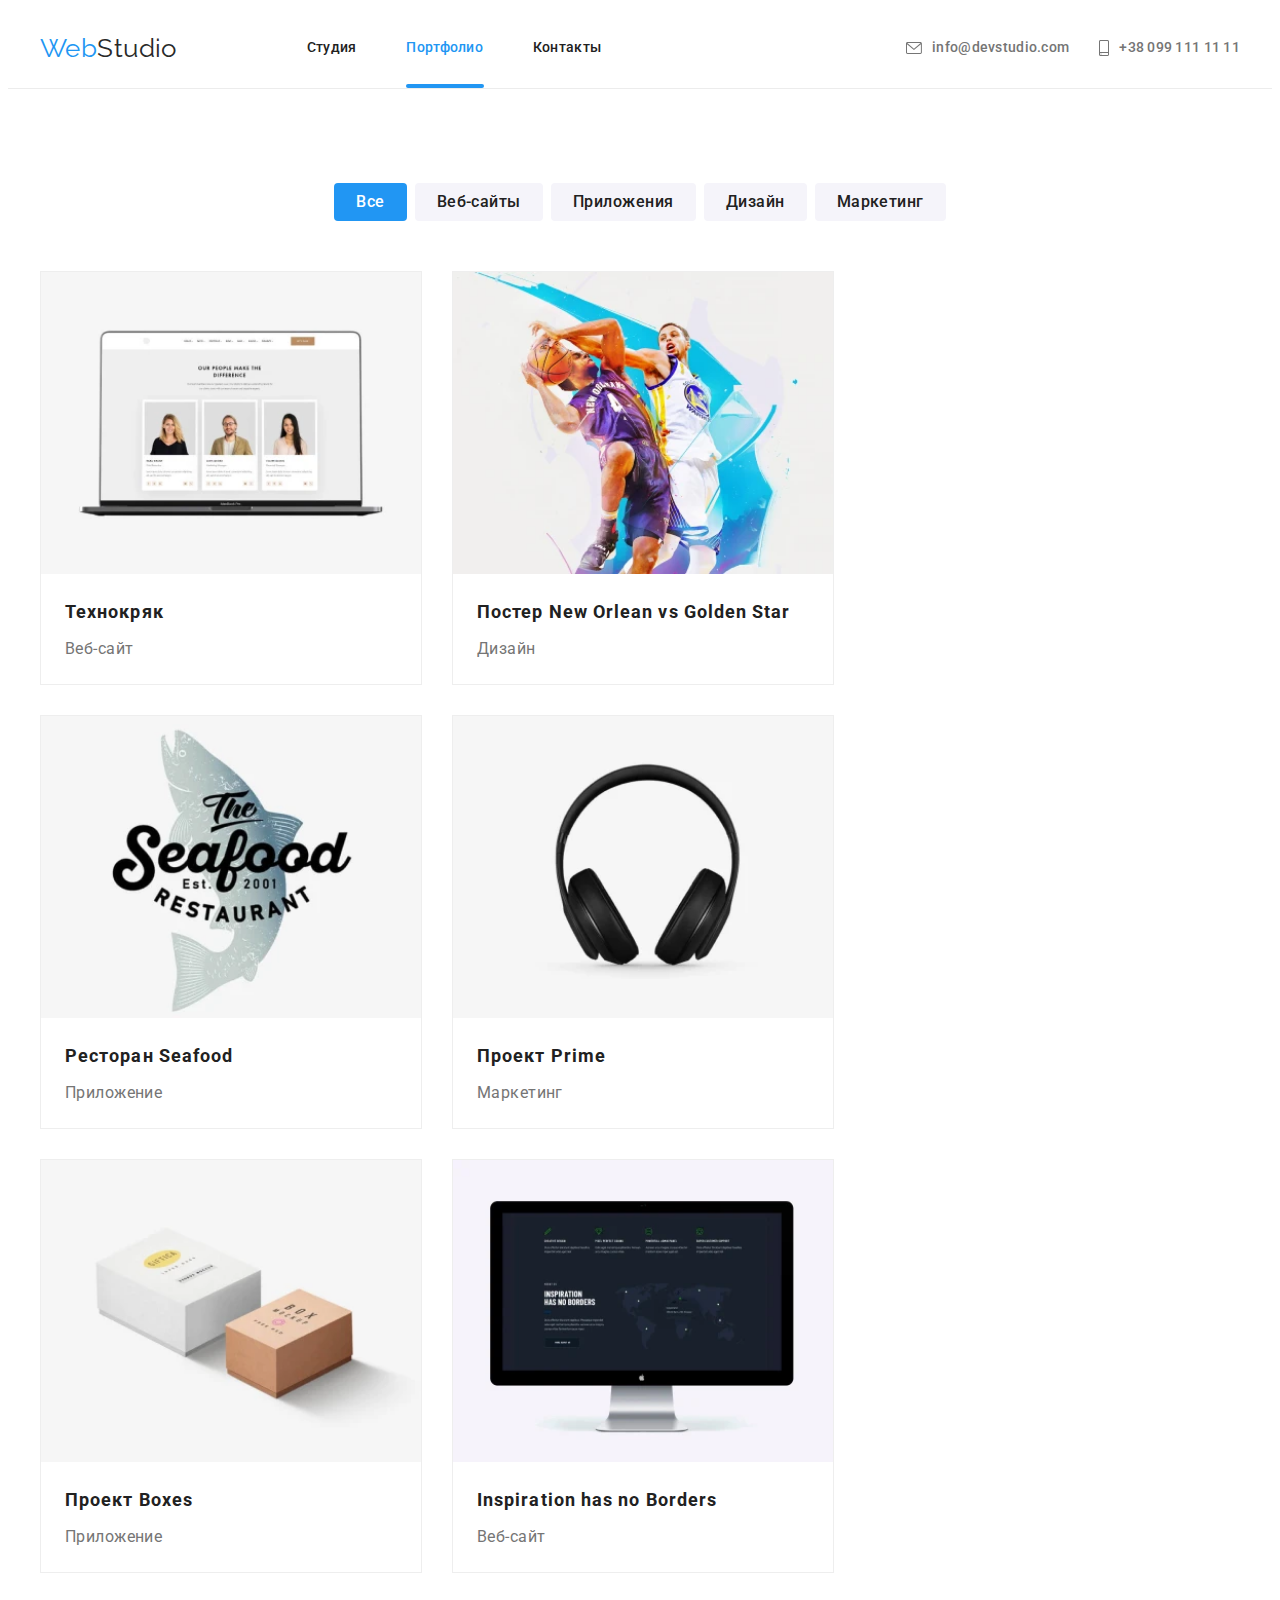
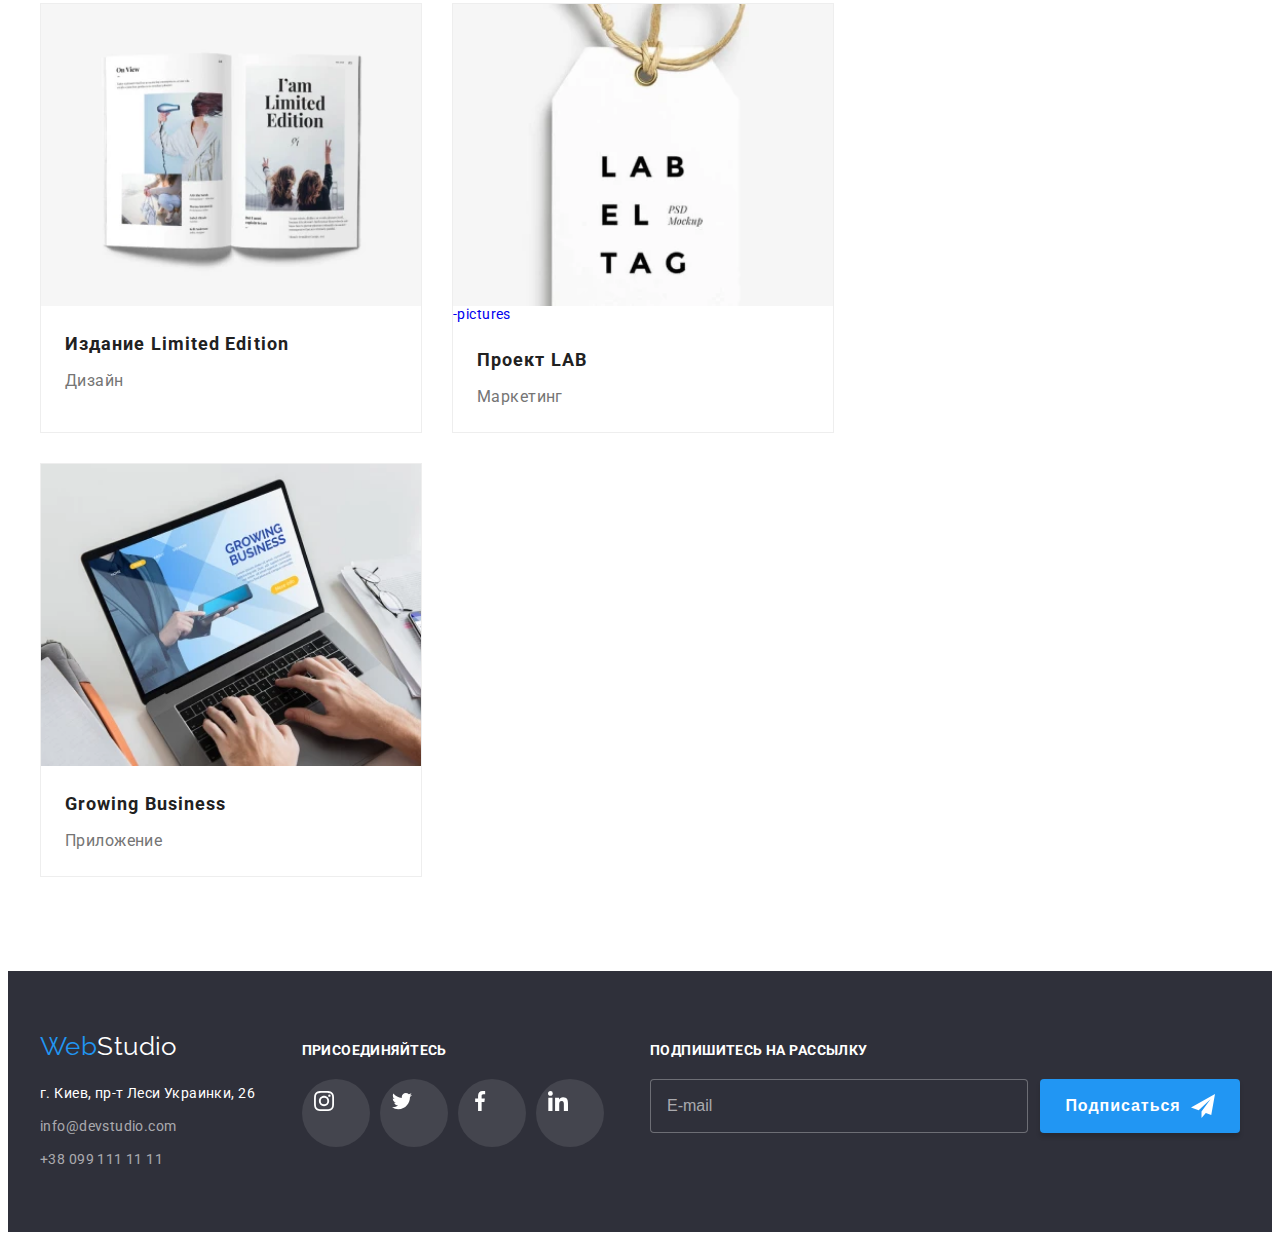
==== commit 903e1bf9: "26/07_3" ====
--- a/portfolio.html
+++ b/portfolio.html
@@ -33,7 +33,7 @@
         <!-- кнопка меню для мобверсии -->
         <button
           type="button"
-          class="button-mobmenu is-open"
+          class="button-mobmenu"
           data-menu-button
           aria-expanded="true"
           aria-controls="header-dropmenu"
@@ -133,12 +133,35 @@
             <li class="portfolio__card">
               <a class="link portfolio__hover" href="./portfolio.html">
                 <div class="portfolio__overlay-hide">
-                  <img
-                    src="./images/picturesportfolio/portfolioimg1.jpg"
-                    alt="КАРТИНКА ВЕБСАЙТА"
-                    width="370"
-                    height="295"
-                  />
+                  <picture>
+                    <source
+                      srcset="
+                        ./images/portfolio-pictures/1-354.webp    354w,
+                        ./images/portfolio-pictures/1-354@2x.webp 708w,
+                        ./images/portfolio-pictures/1-370.webp    370w,
+                        ./images/portfolio-pictures/1-354@2x.webp 740w,
+                        ./images/portfolio-pictures/1-450.webp    450w,
+                        ./images/portfolio-pictures/1-450@2x.webp 900w
+                      "
+                      type="image/webp"
+                      sizes="(min-width: 1200px) 370px, (min-width: 768px) 354px, 100vw"
+                    />
+                    <img
+                      srcset="
+                        ./images/portfolio-pictures/1-354.jpg    354w,
+                        ./images/portfolio-pictures/1-354@2x.jpg 708w,
+                        ./images/portfolio-pictures/1-370.jpg    370w,
+                        ./images/portfolio-pictures/1-354@2x.jpg 740w,
+                        ./images/portfolio-pictures/1-450.jpg    450w,
+                        ./images/portfolio-pictures/1-450@2x.jpg 900w
+                      "
+                      sizes="(min-width: 1200px) 370px, (min-width: 768px) 354px, 100vw"
+                      src="./images/portfolio-pictures/1-450.jpg"
+                      alt="Технокряк"
+                      width="450"
+                      height="294"
+                    />
+                  </picture>
                   <div class="portfolio-overlay">
                     <p class="portfolio-overlay__text">
                       Ресурс предлагает комплексные предложения с разным уровнем функционала и
@@ -157,12 +180,35 @@
             <li class="portfolio__card">
               <a class="link portfolio__hover" href="./portfolio.html">
                 <div class="portfolio__overlay-hide">
-                  <img
-                    src="./images/picturesportfolio/portfolioimg2.jpg"
-                    alt="КАРТИНКА БАСКЕТБОЛА"
-                    width="370"
-                    height="295"
-                  />
+                  <picture>
+                    <source
+                      srcset="
+                        ./images/portfolio-pictures/2-354.webp    354w,
+                        ./images/portfolio-pictures/2-354@2x.webp 708w,
+                        ./images/portfolio-pictures/2-370.webp    370w,
+                        ./images/portfolio-pictures/2-354@2x.webp 740w,
+                        ./images/portfolio-pictures/2-450.webp    450w,
+                        ./images/portfolio-pictures/2-450@2x.webp 900w
+                      "
+                      type="image/webp"
+                      sizes="(min-width: 1200px) 370px, (min-width: 768px) 354px, 100vw"
+                    />
+                    <img
+                      srcset="
+                        ./images/portfolio-pictures/2-354.jpg    354w,
+                        ./images/portfolio-pictures/2-354@2x.jpg 708w,
+                        ./images/portfolio-pictures/2-370.jpg    370w,
+                        ./images/portfolio-pictures/2-354@2x.jpg 740w,
+                        ./images/portfolio-pictures/2-450.jpg    450w,
+                        ./images/portfolio-pictures/2-450@2x.jpg 900w
+                      "
+                      sizes="(min-width: 1200px) 370px, (min-width: 768px) 354px, 100vw"
+                      src="./images/portfolio-pictures/2-450.jpg"
+                      alt="Постер"
+                      width="450"
+                      height="294"
+                    />
+                  </picture>
                   <div class="portfolio-overlay">
                     <p class="portfolio-overlay__text">
                       Ресурс предлагает комплексные предложения с разным уровнем функционала и
@@ -181,12 +227,35 @@
             <li class="portfolio__card">
               <a class="link portfolio__hover" href="./portfolio.html">
                 <div class="portfolio__overlay-hide">
-                  <img
-                    src="./images/picturesportfolio/portfolioimg3.jpg"
-                    alt="КАРТИНКА РЫБНОГО МАГАЗИНА"
-                    width="370"
-                    height="295"
-                  />
+                  <picture>
+                    <source
+                      srcset="
+                        ./images/portfolio-pictures/3-354.webp    354w,
+                        ./images/portfolio-pictures/3-354@2x.webp 708w,
+                        ./images/portfolio-pictures/3-370.webp    370w,
+                        ./images/portfolio-pictures/3-354@2x.webp 740w,
+                        ./images/portfolio-pictures/3-450.webp    450w,
+                        ./images/portfolio-pictures/3-450@2x.webp 900w
+                      "
+                      type="image/webp"
+                      sizes="(min-width: 1200px) 370px, (min-width: 768px) 354px, 100vw"
+                    />
+                    <img
+                      srcset="
+                        ./images/portfolio-pictures/3-354.jpg    354w,
+                        ./images/portfolio-pictures/3-354@2x.jpg 708w,
+                        ./images/portfolio-pictures/3-370.jpg    370w,
+                        ./images/portfolio-pictures/3-354@2x.jpg 740w,
+                        ./images/portfolio-pictures/3-450.jpg    450w,
+                        ./images/portfolio-pictures/3-450@2x.jpg 900w
+                      "
+                      sizes="(min-width: 1200px) 370px, (min-width: 768px) 354px, 100vw"
+                      src="./images/portfolio-pictures/3-450.jpg"
+                      alt="Seafood"
+                      width="450"
+                      height="294"
+                    />
+                  </picture>
                   <div class="portfolio-overlay">
                     <p class="portfolio-overlay__text">
                       Ресурс предлагает комплексные предложения с разным уровнем функционала и
@@ -205,12 +274,35 @@
             <li class="portfolio__card">
               <a class="link portfolio__hover" href="./portfolio.html">
                 <div class="portfolio__overlay-hide">
-                  <img
-                    src="./images/picturesportfolio/portfolioimg4.jpg"
-                    alt="КАРТИНКА НАУШНИКОВ"
-                    width="370"
-                    height="295"
-                  />
+                  <picture>
+                    <source
+                      srcset="
+                        ./images/portfolio-pictures/4-354.webp    354w,
+                        ./images/portfolio-pictures/4-354@2x.webp 708w,
+                        ./images/portfolio-pictures/4-370.webp    370w,
+                        ./images/portfolio-pictures/4-354@2x.webp 740w,
+                        ./images/portfolio-pictures/4-450.webp    450w,
+                        ./images/portfolio-pictures/4-450@2x.webp 900w
+                      "
+                      type="image/webp"
+                      sizes="(min-width: 1200px) 370px, (min-width: 768px) 354px, 100vw"
+                    />
+                    <img
+                      srcset="
+                        ./images/portfolio-pictures/4-354.jpg    354w,
+                        ./images/portfolio-pictures/4-354@2x.jpg 708w,
+                        ./images/portfolio-pictures/4-370.jpg    370w,
+                        ./images/portfolio-pictures/4-354@2x.jpg 740w,
+                        ./images/portfolio-pictures/4-450.jpg    450w,
+                        ./images/portfolio-pictures/4-450@2x.jpg 900w
+                      "
+                      sizes="(min-width: 1200px) 370px, (min-width: 768px) 354px, 100vw"
+                      src="./images/portfolio-pictures/4-450.jpg"
+                      alt="Prime"
+                      width="450"
+                      height="294"
+                    />
+                  </picture>
                   <div class="portfolio-overlay">
                     <p class="portfolio-overlay__text">
                       Ресурс предлагает комплексные предложения с разным уровнем функционала и
@@ -229,12 +321,35 @@
             <li class="portfolio__card">
               <a class="link portfolio__hover" href="./portfolio.html">
                 <div class="portfolio__overlay-hide">
-                  <img
-                    src="./images/picturesportfolio/portfolioimg5.jpg"
-                    alt="КАРТИНКА КОРОБОК"
-                    width="370"
-                    height="295"
-                  />
+                  <picture>
+                    <source
+                      srcset="
+                        ./images/portfolio-pictures/5-354.webp    354w,
+                        ./images/portfolio-pictures/5-354@2x.webp 708w,
+                        ./images/portfolio-pictures/5-370.webp    370w,
+                        ./images/portfolio-pictures/5-354@2x.webp 740w,
+                        ./images/portfolio-pictures/5-450.webp    450w,
+                        ./images/portfolio-pictures/5-450@2x.webp 900w
+                      "
+                      type="image/webp"
+                      sizes="(min-width: 1200px) 370px, (min-width: 768px) 354px, 100vw"
+                    />
+                    <img
+                      srcset="
+                        ./images/portfolio-pictures/5-354.jpg    354w,
+                        ./images/portfolio-pictures/5-354@2x.jpg 708w,
+                        ./images/portfolio-pictures/5-370.jpg    370w,
+                        ./images/portfolio-pictures/5-354@2x.jpg 740w,
+                        ./images/portfolio-pictures/5-450.jpg    450w,
+                        ./images/portfolio-pictures/5-450@2x.jpg 900w
+                      "
+                      sizes="(min-width: 1200px) 370px, (min-width: 768px) 354px, 100vw"
+                      src="./images/portfolio--picturespictures/5-450.jpg"
+                      alt="Project"
+                      width="450"
+                      height="294"
+                    />
+                  </picture>
                   <div class="portfolio-overlay">
                     <p class="portfolio-overlay__text">
                       Ресурс предлагает комплексные предложения с разным уровнем функционала и
@@ -253,12 +368,35 @@
             <li class="portfolio__card">
               <a class="link portfolio__hover" href="./portfolio.html">
                 <div class="portfolio__overlay-hide">
-                  <img
-                    src="./images/picturesportfolio/portfolioimg6.jpg"
-                    alt="КАРТИНКА МОНИТОРА"
-                    width="370"
-                    height="295"
-                  />
+                  <picture>
+                    <source
+                      srcset="
+                        ./images/portfolio-pictures/6-354.webp    354w,
+                        ./images/portfolio-pictures/6-354@2x.webp 708w,
+                        ./images/portfolio-pictures/6-370.webp    370w,
+                        ./images/portfolio-pictures/6-354@2x.webp 740w,
+                        ./images/portfolio-pictures/6-450.webp    450w,
+                        ./images/portfolio-pictures/6-450@2x.webp 900w
+                      "
+                      type="image/webp"
+                      sizes="(min-width: 1200px) 370px, (min-width: 768px) 354px, 100vw"
+                    />
+                    <img
+                      srcset="
+                        ./images/portfolio-pictures/6-354.jpg    354w,
+                        ./images/portfolio-pictures/6-354@2x.jpg 708w,
+                        ./images/portfolio-pictures/6-370.jpg    370w,
+                        ./images/portfolio-pictures/6-354@2x.jpg 740w,
+                        ./images/portfolio-pictures/6-450.jpg    450w,
+                        ./images/portfolio-pictures/6-450@2x.jpg 900w
+                      "
+                      sizes="(min-width: 1200px) 370px, (min-width: 768px) 354px, 100vw"
+                      src="./images/portfolio-pictures/6-450.jpg"
+                      alt="Project"
+                      width="450"
+                      height="294"
+                    />
+                  </picture>
                   <div class="portfolio-overlay">
                     <p class="portfolio-overlay__text">
                       Ресурс предлагает комплексные предложения с разным уровнем функционала и
@@ -277,12 +415,35 @@
             <li class="portfolio__card">
               <a class="link portfolio__hover" href="./portfolio.html">
                 <div class="portfolio__overlay-hide">
-                  <img
-                    src="./images/picturesportfolio/portfolioimg7.jpg"
-                    alt="КАРТИНКА КНИГИ"
-                    width="370"
-                    height="295"
-                  />
+                  <picture>
+                    <source
+                      srcset="
+                        ./images/portfolio-pictures/7-354.webp    354w,
+                        ./images/portfolio-pictures/7-354@2x.webp 708w,
+                        ./images/portfolio-pictures/7-370.webp    370w,
+                        ./images/portfolio-pictures/7-354@2x.webp 740w,
+                        ./images/portfolio-pictures/7-450.webp    450w,
+                        ./images/portfolio-pictures/7-450@2x.webp 900w
+                      "
+                      type="image/webp"
+                      sizes="(min-width: 1200px) 370px, (min-width: 768px) 354px, 100vw"
+                    />
+                    <img
+                      srcset="
+                        ./images/portfolio-pictures/7-354.jpg    354w,
+                        ./images/portfolio-pictures/7-354@2x.jpg 708w,
+                        ./images/portfolio-pictures/7-370.jpg    370w,
+                        ./images/portfolio-pictures/7-354@2x.jpg 740w,
+                        ./images/portfolio-pictures/7-450.jpg    450w,
+                        ./images/portfolio-pictures/7-450@2x.jpg 900w
+                      "
+                      sizes="(min-width: 1200px) 370px, (min-width: 768px) 354px, 100vw"
+                      src="./images/portfolio-pictures/7-450.jpg"
+                      alt="limited Edition"
+                      width="450"
+                      height="294"
+                    />
+                  </picture>
                   <div class="portfolio-overlay">
                     <p class="portfolio-overlay__text">
                       Ресурс предлагает комплексные предложения с разным уровнем функционала и
@@ -301,12 +462,35 @@
             <li class="portfolio__card">
               <a class="link portfolio__hover" href="./portfolio.html">
                 <div class="portfolio__overlay-hide">
-                  <img
-                    src="./images/picturesportfolio/portfolioimg8.jpg"
-                    alt="КАРТИНКА ЯРЛЫЧКА"
-                    width="370"
-                    height="295"
-                  />
+                  <picture>
+                    <source
+                      srcset="
+                        ./images/portfolio-pictures/8-354.webp    354w,
+                        ./images/portfolio-pictures/8-354@2x.webp 708w,
+                        ./images/portfolio-pictures/8-370.webp    370w,
+                        ./images/portfolio-pictures/8-354@2x.webp 740w,
+                        ./images/portfolio-pictures/8-450.webp    450w,
+                        ./images/portfolio-pictures/8-450@2x.webp 900w
+                      "
+                      type="image/webp"
+                      sizes="(min-width: 1200px) 370px, (min-width: 768px) 354px, 100vw"
+                    />
+                    <img
+                      srcset="
+                        ./images/portfolio-pictures/8-354.jpg    354w,
+                        ./images/portfolio-pictures/8-354@2x.jpg 708w,
+                        ./images/portfolio-pictures/8-370.jpg    370w,
+                        ./images/portfolio-pictures/8-354@2x.jpg 740w,
+                        ./images/portfolio-pictures/8-450.jpg    450w,
+                        ./images/portfolio-pictures/8-450@2x.jpg 900w
+                      "
+                      sizes="(min-width: 1200px) 370px, (min-width: 768px) 354px, 100vw"
+                      src="./images/portfolio-pictures/8-450.jpg"
+                      alt="project Lab"
+                      width="450"
+                      height="294"
+                    /> </picture
+                  >-pictures
                   <div class="portfolio-overlay">
                     <p class="portfolio-overlay__text">
                       Ресурс предлагает комплексные предложения с разным уровнем функционала и
@@ -325,12 +509,35 @@
             <li class="portfolio__card">
               <a class="link portfolio__hover" href="./portfolio.html">
                 <div class="portfolio__overlay-hide">
-                  <img
-                    src="./images/picturesportfolio/portfolioimg9.jpg"
-                    alt="КАРТИНКА НОУТБУКА"
-                    width="370"
-                    height="295"
-                  />
+                  <picture>
+                    <source
+                      srcset="
+                        ./images/portfolio-pictures/9-354.webp    354w,
+                        ./images/portfolio-pictures/9-354@2x.webp 708w,
+                        ./images/portfolio-pictures/9-370.webp    370w,
+                        ./images/portfolio-pictures/9-354@2x.webp 740w,
+                        ./images/portfolio-pictures/9-450.webp    450w,
+                        ./images/portfolio-pictures/9-450@2x.webp 900w
+                      "
+                      type="image/webp"
+                      sizes="(min-width: 1200px) 370px, (min-width: 768px) 354px, 100vw"
+                    />
+                    <img
+                      srcset="
+                        ./images/portfolio-pictures/9-354.jpg    354w,
+                        ./images/portfolio-pictures/9-354@2x.jpg 708w,
+                        ./images/portfolio-pictures/9-370.jpg    370w,
+                        ./images/portfolio-pictures/9-354@2x.jpg 740w,
+                        ./images/portfolio-pictures/9-450.jpg    450w,
+                        ./images/portfolio-pictures/9-450@2x.jpg 900w
+                      "
+                      sizes="(min-width: 1200px) 370px, (min-width: 768px) 354px, 100vw"
+                      src="./images/portfolio-pictures/9-450.jpg"
+                      alt="Growing Business"
+                      width="450"
+                      height="294"
+                    />
+                  </picture>
                   <div class="portfolio-overlay">
                     <p class="portfolio-overlay__text">
                       Ресурс предлагает комплексные предложения с разным уровнем функционала и
--- a/css/main.min.css
+++ b/css/main.min.css
@@ -1 +1 @@
-.is-hidden{opacity:0;pointer-events:none;visibility:hidden}body{color:#757575;background-color:#fff;font-weight:400;font-family:Roboto,sans-serif;font-size:14px;letter-spacing:.03em}img{display:block;max-width:100%;height:auto}.section{padding-top:60px;padding-bottom:60px}@media screen and (min-width: 1200px){.section{padding-top:94px;padding-bottom:94px}}.button{cursor:pointer}.container{margin-left:auto;margin-right:auto;padding-left:15px;padding-right:15px}@media screen and (min-width: 480px){.container{width:480px}}@media screen and (min-width: 768px){.container{width:768px}}@media screen and (min-width: 1200px){.container{width:1200px}}h1,h2,h3,h4,h5,h6,p{margin-top:0}.list{list-style:none;padding:0;margin-top:0;margin-bottom:0}.link{text-decoration:none}.hero-button{text-align:center}.hero-button__settings{border:none;padding:10px 32px;border-radius:4px;color:#fff;background-color:#2196f3;font-weight:700;font-size:16px;line-height:1.88;text-align:center;letter-spacing:.06em;-webkit-transition:color 250ms cubic-bezier(0.4, 0, 0.2, 1);transition:color 250ms cubic-bezier(0.4, 0, 0.2, 1)}.hero-button__settings:hover,.hero-button__settings:focus{color:#2f303a}.backdrop{position:fixed;z-index:1;overflow-y:scroll;top:0;left:0;width:100%;height:100%;background-color:rgba(47,48,58,.8);-webkit-transition:opacity 500ms cubic-bezier(0.4, 0, 0.2, 1),visibility 400ms cubic-bezier(0.4, 0, 0.2, 1);transition:opacity 500ms cubic-bezier(0.4, 0, 0.2, 1),visibility 400ms cubic-bezier(0.4, 0, 0.2, 1)}.is-hidden{opacity:0;pointer-events:none;visibility:hidden}.modal{position:absolute;height:609px;width:450px;top:50%;left:50%;padding:40px;margin:0 auto;background-color:#fff;-webkit-box-shadow:0px 1px 3px rgba(0,0,0,.12),0px 1px 1px rgba(0,0,0,.14),0px 2px 1px rgba(0,0,0,.2);box-shadow:0px 1px 3px rgba(0,0,0,.12),0px 1px 1px rgba(0,0,0,.14),0px 2px 1px rgba(0,0,0,.2);border-radius:4px;-webkit-transform:translate(-50%, -50%);transform:translate(-50%, -50%)}@media screen and (min-width: 1200px){.modal{height:581px;width:528px}}.modal__title{margin-bottom:12px;font-weight:700;font-size:20px;line-height:1.15;text-align:center;letter-spacing:.03em;color:#212121}.modal__icon-cross{display:-webkit-box;display:-ms-flexbox;display:flex;position:absolute;right:8px;top:8px;-webkit-box-align:center;-ms-flex-align:center;align-items:center;-webkit-box-pack:center;-ms-flex-pack:center;justify-content:center;width:30px;height:30px;border-radius:50%;fill:#000;background-color:#fff;border:1px solid rgba(0,0,0,.1);-webkit-transition:fill 250ms cubic-bezier(0.4, 0, 0.2, 1);transition:fill 250ms cubic-bezier(0.4, 0, 0.2, 1)}.modal__icon-cross:hover,.modal__icon-cross:focus{fill:#2196f3}.backdrop{position:fixed;top:0;left:0;width:100%;height:100%;background-color:rgba(47,48,58,.8);-webkit-transition:opacity 500ms cubic-bezier(0.4, 0, 0.2, 1),visibility 400ms cubic-bezier(0.4, 0, 0.2, 1);transition:opacity 500ms cubic-bezier(0.4, 0, 0.2, 1),visibility 400ms cubic-bezier(0.4, 0, 0.2, 1)}.is-hidden{opacity:0;pointer-events:none;visibility:hidden}.button-mobmenu{display:-webkit-inline-box;display:-ms-inline-flexbox;display:inline-flex;z-index:1;margin:0;padding:0;border:none;background-color:rgba(0,0,0,0)}@media screen and (min-width: 768px){.button-mobmenu{display:none}}.button-mobmenu .icon-close-mobmenu{display:none}.button-mobmenu.is-open .icon-close-mobmenu{display:block}.button-mobmenu.is-open:hover .icon-close-mobmenu,.button-mobmenu.is-open:focus .icon-close-mobmenu{fill:#2196f3}.button-mobmenu.is-open .icon-burger-mobmenu{display:none}.button-mobmenu:focus .icon-burger-mobmenu{fill:#2196f3}.container--header{position:relative;display:-webkit-box;display:-ms-flexbox;display:flex;-webkit-box-align:center;-ms-flex-align:center;align-items:center;min-height:60px}@media screen and (min-width: 768px){.container--header{min-height:80px}}.header-border{border-bottom:1px solid #ececec}.header__logo1{display:-webkit-box;display:-ms-flexbox;display:flex;margin-right:auto;font-family:Raleway,sans-serif;color:#2196f3;text-decoration:none;font-size:24px;line-height:1.17}@media screen and (min-width: 1200px){.header__logo1{font-size:26px;line-height:1.19}}.header__logo2{color:#292929}@media screen and (max-width: 767px){.header-dropmenu{display:none;position:absolute;top:0;left:0;width:100%;height:796px;padding:48px 40px;background-color:#fff;-webkit-box-shadow:0px 4px 8px rgba(0,0,0,.04),0px 2px 4px rgba(0,0,0,.08),0px 1px 3px rgba(0,0,0,.16);box-shadow:0px 4px 8px rgba(0,0,0,.04),0px 2px 4px rgba(0,0,0,.08),0px 1px 3px rgba(0,0,0,.16)}.header-dropmenu.is-open{display:-webkit-box;display:-ms-flexbox;display:flex;-webkit-box-orient:vertical;-webkit-box-direction:normal;-ms-flex-direction:column;flex-direction:column}}@media screen and (min-width: 768px){.header-dropmenu{display:-webkit-box;display:-ms-flexbox;display:flex}}.navigation{margin-bottom:auto}.site-nav{list-style:none;padding:0;margin:0}@media screen and (min-width: 768px){.site-nav{display:-webkit-box;display:-ms-flexbox;display:flex;margin-bottom:0;margin-right:84px;-webkit-box-align:center;-ms-flex-align:center;align-items:center}}@media screen and (min-width: 1200px){.site-nav{margin-right:0}}.site-nav__item{padding:0;margin-left:0;margin-bottom:32px;list-style:none;font-size:40px;line-height:1.18;letter-spacing:.02em}@media screen and (min-width: 768px){.site-nav__item{margin-bottom:0;margin-right:50px;padding-top:32px;padding-bottom:32px;font-weight:500;font-size:14px;line-height:1.14;letter-spacing:.02em;color:#212121;position:relative}}.site-nav__item:last-child{margin-right:0}.site-nav .link{text-decoration:none;-webkit-box-align:center;-ms-flex-align:center;align-items:center;color:#212121;font-weight:500;line-height:1.14;letter-spacing:.02em;-webkit-transition:color 250ms cubic-bezier(0.4, 0, 0.2, 1);transition:color 250ms cubic-bezier(0.4, 0, 0.2, 1);padding-top:32px;padding-bottom:32px}.site-nav .link:hover,.site-nav .link:focus{color:#2196f3}.site-nav__titlehighlightning{color:#2196f3}@media screen and (min-width: 768px){.site-nav__highlightning-line::after{content:"";position:absolute;width:47px;height:4px;bottom:0;left:0;background-color:#2196f3;border-radius:2px}}.header-contacts{list-style:none;padding:0;margin-top:0;margin-bottom:0}@media screen and (min-width: 768px){.header-contacts{display:-webkit-box;display:-ms-flexbox;display:flex;-webkit-box-orient:vertical;-webkit-box-direction:reverse;-ms-flex-direction:column-reverse;flex-direction:column-reverse;-webkit-box-pack:center;-ms-flex-pack:center;justify-content:center}}@media screen and (min-width: 1200px){.header-contacts{-webkit-box-orient:horizontal;-webkit-box-direction:reverse;-ms-flex-direction:row-reverse;flex-direction:row-reverse;-ms-flex-item-align:center;align-self:center;margin-left:305px}}.header-contacts__item{margin-bottom:32px}@media screen and (min-width: 768px){.header-contacts__item{margin-bottom:0}}.header-contacts__item:last-child{margin-bottom:64px}@media screen and (min-width: 768px){.header-contacts__item:last-child{margin-bottom:10px}}@media screen and (min-width: 1200px){.header-contacts__item:last-child{margin-bottom:0px;margin-right:30px}}.header-contacts__link1{font-weight:500;font-size:34px;line-height:1.18;letter-spacing:.02em;color:#2196f3}@media screen and (min-width: 768px){.header-contacts__link1{display:-webkit-box;display:-ms-flexbox;display:flex;-webkit-box-align:center;-ms-flex-align:center;align-items:center;color:#757575;font-size:12px;line-height:1.17}}@media screen and (min-width: 1200px){.header-contacts__link1{font-size:14px;line-height:1.14;letter-spacing:.02em;padding-top:32px;padding-bottom:32px}}.header-contacts__link2{font-weight:500;font-size:24px;line-height:1.17;letter-spacing:.02em;color:#757575;-webkit-transition:color 250ms cubic-bezier(0.4, 0, 0.2, 1);transition:color 250ms cubic-bezier(0.4, 0, 0.2, 1)}@media screen and (min-width: 768px){.header-contacts__link2{font-size:12px;display:-webkit-box;display:-ms-flexbox;display:flex;-webkit-box-align:center;-ms-flex-align:center;align-items:center}}@media screen and (min-width: 1200px){.header-contacts__link2{font-size:14px;line-height:1.14;letter-spacing:.02em;padding-top:32px;padding-bottom:32px}}.header-contacts__link1:hover,.header-contacts__link1:focus{color:#2196f3}.header-contacts__link2:hover,.header-contacts__link2:focus{color:#2196f3}.header-contacts__social{display:-webkit-box;display:-ms-flexbox;display:flex;list-style:none;padding-left:0}@media screen and (min-width: 768px){.header-contacts__social{display:none}}.header-contacts__social-item{padding-right:10px;margin-right:10px;border-right:1px solid rgba(33,33,33,.2)}.header-contacts__social-item:last-child{padding-right:0px;margin-right:0px;border-right:none}.header-contacts__socialnet{text-decoration:none;font-weight:500;font-size:18px;line-height:1.22;letter-spacing:.02em;color:#2196f3}.header-contacts__icon{display:none}@media screen and (min-width: 768px){.header-contacts__icon{display:inline-block;margin-right:8px;fill:currentcolor}}@media screen and (min-width: 1200px){.header-contacts__icon{margin-right:10px}}.hero{padding:118px 0;background-color:#2f303a;margin-left:auto;margin-right:auto;max-width:1600px;background-image:-webkit-gradient(linear, left top, right top, from(rgba(47, 48, 58, 0.4)), to(rgba(47, 48, 58, 0.4))),url("../images/hero-overlay.jpg");background-image:linear-gradient(to right, rgba(47, 48, 58, 0.4), rgba(47, 48, 58, 0.4)),url("../images/hero-overlay.jpg");background-repeat:no-repeat;background-position:center;background-size:cover}@media screen and (min-width: 1200px){.hero{padding:200px 0}}.hero__title{width:360px;margin-left:auto;margin-right:auto;margin-bottom:30px;text-align:center;font-weight:900;font-size:26px;line-height:1.62;letter-spacing:.06em;text-transform:uppercase;color:#fff}@media screen and (min-width: 1200px){.hero__title{width:696px;font-size:44px;line-height:1.36}}.modal-labeltext{display:block;margin-bottom:4px;font-size:12px;line-height:1.17;letter-spacing:.01em}.modal-input{position:relative;margin-bottom:10px}.modal-input__field{width:100%;height:40px;padding-left:42px;padding-top:12px;padding-bottom:12px;border:1px solid rgba(33,33,33,.2);border-radius:4px;outline:rgba(0,0,0,0)}.modal-input:focus-within .modal-input__field{border-color:#2196f3}.modal-input__icon{position:absolute;top:50%;left:15px;fill:#000;-webkit-transform:translateY(-50%);transform:translateY(-50%)}.modal-input:focus-within .modal-input__icon{fill:#2196f3}.modal-textarea{margin-bottom:20px}.modal-textarea-field{width:100%;height:120px;padding:12px 16px;border:1px solid rgba(33,33,33,.2);border-radius:4px;resize:none;outline:rgba(0,0,0,0)}.modal-textarea-field::-webkit-input-placeholder{font-size:12px;line-height:1.17;letter-spacing:.01em;color:rgba(117,117,117,.5)}.modal-textarea-field::-moz-placeholder{font-size:12px;line-height:1.17;letter-spacing:.01em;color:rgba(117,117,117,.5)}.modal-textarea-field:-ms-input-placeholder{font-size:12px;line-height:1.17;letter-spacing:.01em;color:rgba(117,117,117,.5)}.modal-textarea-field::-ms-input-placeholder{font-size:12px;line-height:1.17;letter-spacing:.01em;color:rgba(117,117,117,.5)}.modal-textarea-field::placeholder{font-size:12px;line-height:1.17;letter-spacing:.01em;color:rgba(117,117,117,.5)}.modal-textarea:focus-within .modal-textarea-field{border-color:#2196f3}.modal-agreement-section{display:-webkit-box;display:-ms-flexbox;display:flex;-webkit-box-pack:center;-ms-flex-pack:center;justify-content:center;-webkit-box-align:center;-ms-flex-align:center;align-items:center;line-height:1.71;margin-bottom:30px;font-size:12px;line-height:1.17;letter-spacing:.03em}@media screen and (min-width: 1200px){.modal-agreement-section{font-size:14px;line-height:1.71}}.modal-checkbox-field{position:absolute;width:1px;height:1px;margin:-1px;border:0;padding:0;white-space:nowrap;-webkit-clip-path:inset(100%);clip-path:inset(100%);clip:rect(0 0 0 0);overflow:hidden}.modal-checkbox-field__icon{display:inline-block;width:16px;height:15px;border:2px solid #212121;border-radius:4px;margin-right:7px;-webkit-transition:border-color 150ms cubic-bezier(0.4, 0, 0.2, 1),background-color 250ms cubic-bezier(0.4, 0, 0.2, 1),background-image 250ms cubic-bezier(0.4, 0, 0.2, 1);transition:border-color 150ms cubic-bezier(0.4, 0, 0.2, 1),background-color 250ms cubic-bezier(0.4, 0, 0.2, 1),background-image 250ms cubic-bezier(0.4, 0, 0.2, 1)}.modal-checkbox-field__colortext{color:#2196f3}.modal-checkbox-field:checked+.modal-checkbox-field__icon{background-color:#2196f3;background-image:url("../images/icon-modal-checked.svg");background-size:contain;background-origin:border-box;border-color:#2196f3}.modal-submit{display:-webkit-box;display:-ms-flexbox;display:flex;-webkit-box-pack:center;-ms-flex-pack:center;justify-content:center}.modal-submit__button{min-width:200px;height:50px;font-weight:700;font-size:16px;line-height:1.88;letter-spacing:.06em;color:#fff;background-color:#2196f3;-webkit-box-shadow:0px 4px 4px rgba(0,0,0,.15);box-shadow:0px 4px 4px rgba(0,0,0,.15);border-radius:4px;border:rgba(0,0,0,0);cursor:pointer;-webkit-transition:background-color 250ms cubic-bezier(0.4, 0, 0.2, 1);transition:background-color 250ms cubic-bezier(0.4, 0, 0.2, 1)}.modal-submit__button:hover,.modal-submit__button:focus{background-color:#188ce8}.visually-hidden{position:absolute;width:1px;height:1px;margin:-1px;border:0;padding:0;white-space:nowrap;-webkit-clip-path:inset(100%);clip-path:inset(100%);clip:rect(0 0 0 0);overflow:hidden}.advantage{padding-left:0;padding-right:0}@media screen and (min-width: 768px){.advantage{display:-webkit-box;display:-ms-flexbox;display:flex;-ms-flex-wrap:wrap;flex-wrap:wrap;gap:30px}}@media screen and (min-width: 1200px){.advantage{display:-webkit-box;display:-ms-flexbox;display:flex;-webkit-box-align:center;-ms-flex-align:center;align-items:center}}@media screen and (min-width: 768px){.advantage__item{width:354px}}@media screen and (min-width: 1200px){.advantage__item{width:270px;margin-right:0}}@media screen and (max-width: 767px){.advantage__item:not(:last-child){margin-bottom:30px}}.advantage__icons{display:-webkit-box;display:-ms-flexbox;display:flex;-webkit-box-align:center;-ms-flex-align:center;align-items:center;-webkit-box-pack:center;-ms-flex-pack:center;justify-content:center;height:120px;background-color:#f5f4fa;margin-bottom:30px;border-radius:4px}.advantage__title{text-align:center;margin-bottom:10px;font-size:14px;line-height:1.14;text-transform:uppercase;color:#212121}@media screen and (min-width: 768px){.advantage__title{text-align:left}}.advantage__text{margin-bottom:0;color:#757575;line-height:1.71}@media screen and (max-width: 1199px){.our-work-hidden{display:none}}@media screen and (min-width: 1200px){.section--padding-reset{padding-top:0}.our-work-title{margin-bottom:0;padding-top:0;margin-bottom:50px;color:#212121;font-weight:700;font-size:36px;line-height:1.17;text-align:center;letter-spacing:.03em}.our-work-container{display:-webkit-box;display:-ms-flexbox;display:flex;-webkit-box-align:center;-ms-flex-align:center;align-items:center;padding-left:0;padding-right:0}.our-work-container__item{display:-webkit-box;display:-ms-flexbox;display:flex}.our-work-container__item:not(:last-child){margin-right:30px}.our-work-container__thumb{position:relative;z-index:-1}.our-work-container__label{position:absolute;display:-webkit-box;display:-ms-flexbox;display:flex;-webkit-box-align:center;-ms-flex-align:center;align-items:center;-webkit-box-pack:center;-ms-flex-pack:center;justify-content:center;bottom:0px;width:100%;padding-top:27px;padding-bottom:27px;background-color:rgba(47,48,58,.8)}.our-work-container__label-text{margin-bottom:0;font-weight:700;line-height:1.14;text-transform:uppercase;color:#fff}}.section--team-bgcolor{background-color:#f5f4fa}.team-title{margin-bottom:0;padding-top:0;margin-bottom:30px;color:#212121;font-weight:700;font-size:28px;line-height:1.17;text-align:center;letter-spacing:.03em}@media screen and (min-width: 1200px){.team-title{margin-bottom:50px;font-size:36px}}.team-container{display:block;-webkit-box-sizing:border-box;box-sizing:border-box;padding:0;margin:0}@media screen and (min-width: 768px){.team-container{display:-webkit-box;display:-ms-flexbox;display:flex;-ms-flex-wrap:wrap;flex-wrap:wrap;gap:30px}}@media screen and (min-width: 1200px){.team-container{-webkit-box-sizing:border-box;box-sizing:border-box;padding-top:0;padding-left:0;padding-right:0}}.team-container__item{background-color:#fff;-webkit-box-shadow:0px 1px 3px rgba(0,0,0,.12),0px 1px 1px rgba(0,0,0,.14),0px 2px 1px rgba(0,0,0,.2);box-shadow:0px 1px 3px rgba(0,0,0,.12),0px 1px 1px rgba(0,0,0,.14),0px 2px 1px rgba(0,0,0,.2);border-radius:0px 0px 4px 4px}@media screen and (min-width: 768px){.team-container__item{width:354px}}@media screen and (min-width: 1200px){.team-container__item{width:270px}}@media screen and (max-width: 767px){.team-container__item:not(:last-child){margin-bottom:30px}}.team-container__thumb{padding:30px 0 24px 0}@media screen and (min-width: 1200px){.team-container__thumb{padding:30px 0}}.team-container__employee{margin-bottom:10px;text-align:center;color:#212121;font-weight:500;font-size:16px;line-height:1.19;letter-spacing:.03em}.team-container__position{text-align:center;margin-bottom:16px;font-size:16px;line-height:1.19;letter-spacing:.03em}.social-networks{display:-webkit-box;display:-ms-flexbox;display:flex;-webkit-box-pack:center;-ms-flex-pack:center;justify-content:center}.social-networks__icon:not(:last-child){margin-right:10px}.social-networks__elipse{display:-webkit-box;display:-ms-flexbox;display:flex;border:none;-webkit-box-align:center;-ms-flex-align:center;align-items:center;-webkit-box-pack:center;-ms-flex-pack:center;justify-content:center;width:44px;height:44px;border-radius:50%;fill:#afb1b8;background-color:#fff;-webkit-transition:fill 250ms cubic-bezier(0.4, 0, 0.2, 1),background-color 250ms cubic-bezier(0.4, 0, 0.2, 1);transition:fill 250ms cubic-bezier(0.4, 0, 0.2, 1),background-color 250ms cubic-bezier(0.4, 0, 0.2, 1)}.social-networks__elipse:hover,.social-networks__elipse:focus{fill:#fff;background-color:#2196f3}.our-clients-title{padding-top:0;margin-bottom:30px;color:#212121;font-weight:700;font-size:28px;line-height:1.17;text-align:center;letter-spacing:.03em}@media screen and (min-width: 1200px){.our-clients-title{margin-bottom:0;margin-bottom:50px;font-size:36px}}.our-clients{display:-webkit-box;display:-ms-flexbox;display:flex;-webkit-box-pack:center;-ms-flex-pack:center;justify-content:center;-ms-flex-wrap:wrap;flex-wrap:wrap;gap:30px}.our-clients__blocks{display:-webkit-box;display:-ms-flexbox;display:flex;-webkit-box-align:center;-ms-flex-align:center;align-items:center;-webkit-box-pack:center;-ms-flex-pack:center;justify-content:center;width:210px;height:92px;border:1px solid #afb1b8;border-radius:4px;-webkit-transition:border 250ms cubic-bezier(0.4, 0, 0.2, 1);transition:border 250ms cubic-bezier(0.4, 0, 0.2, 1)}@media screen and (min-width: 768px){.our-clients__blocks{width:226px}}@media screen and (min-width: 1200px){.our-clients__blocks{width:170px}}.our-clients__blocks:hover,.our-clients__blocks:focus{border:1px solid #2196f3}.our-clients__icon{fill:#afb1b8;-webkit-transition:fill 250ms cubic-bezier(0.4, 0, 0.2, 1);transition:fill 250ms cubic-bezier(0.4, 0, 0.2, 1)}.our-clients__blocks:hover .our-clients__icon,.our-clients__blocks:focus .our-clients__icon{fill:#2196f3}.footer{padding:60px 0;background-color:#2f303a}.container--footer{display:block;-webkit-box-align:center;-ms-flex-align:center;align-items:center}@media screen and (min-width: 768px){.container--footer{display:-webkit-box;display:-ms-flexbox;display:flex;-ms-flex-wrap:wrap;flex-wrap:wrap;-ms-flex-pack:distribute;justify-content:space-around;-webkit-box-align:baseline;-ms-flex-align:baseline;align-items:baseline}}@media screen and (min-width: 1200px){.container--footer{-ms-flex-wrap:nowrap;flex-wrap:nowrap;-webkit-box-pack:justify;-ms-flex-pack:justify;justify-content:space-between}}.footer-box-container{margin-bottom:60px;padding-bottom:0;color:#2196f3;text-decoration:none;line-height:1.17;text-align:center}@media screen and (min-width: 1200px){.footer-box-container{text-align:start;margin-bottom:0}}.footer-logo{display:block;margin-bottom:20px;font-family:Raleway,sans-serif;color:#2196f3;text-decoration:none;font-size:24px;line-height:1.17}@media screen and (min-width: 1200px){.footer-logo{font-size:26px;line-height:1.19}}.footer-logo-color{color:#fff}.footer-contacts{text-align:center}@media screen and (min-width: 1200px){.footer-contacts{text-align:start}}.footer-contacts__item{padding-left:0;margin-bottom:8px}@media screen and (min-width: 1200px){.footer-contacts__item{margin-bottom:9px}}.footer-contacts__adress{color:#fff;font-style:normal;font-size:14px;line-height:1.71;letter-spacing:.03em;text-decoration:none}.footer-contacts__mail-tel{color:rgba(255,255,255,.6);font-style:normal;font-size:14px;line-height:1.71;letter-spacing:.03em;text-decoration:none;-webkit-transition:color 250ms cubic-bezier(0.4, 0, 0.2, 1);transition:color 250ms cubic-bezier(0.4, 0, 0.2, 1)}.footer-contacts__mail-tel:hover,.footer-contacts__mail-tel:focus{color:#2196f3}.footer-joinus{text-align:center}@media screen and (min-width: 1200px){.footer-joinus{text-align:start}}.footer-joinus__title{margin-bottom:20px;font-size:14px;line-height:1.14;text-transform:uppercase;color:#fff}.footer-social-network{display:-webkit-box;display:-ms-flexbox;display:flex;-webkit-box-pack:center;-ms-flex-pack:center;justify-content:center;margin-bottom:60px}@media screen and (min-width: 1200px){.footer-social-network{margin-bottom:0}}.footer-social-network__icons:not(:last-child){margin-right:10px}.footer-social-network__elipse{display:block;border:none;-webkit-box-align:center;-ms-flex-align:center;align-items:center;padding:12px;width:44px;height:44px;border-radius:50%;fill:#fff;background-color:rgba(255,255,255,.1);-webkit-transition:background-color 250ms cubic-bezier(0.4, 0, 0.2, 1);transition:background-color 250ms cubic-bezier(0.4, 0, 0.2, 1)}.footer-social-network__elipse:hover,.footer-social-network__elipse:focus{background-color:#2196f3}.signup{text-align:center}@media screen and (min-width: 1200px){.signup{text-align:start}}.signup__title{margin-bottom:20px;font-weight:700;line-height:1.14;text-transform:uppercase;color:#fff}.footer-form{display:block}@media screen and (min-width: 1200px){.footer-form{display:-webkit-box;display:-ms-flexbox;display:flex}}.footer-form__input{display:-webkit-box;display:-ms-flexbox;display:flex;margin-bottom:20px;padding-left:16px;width:100%;height:50px;font-size:16px;line-height:1.25;-webkit-box-align:center;-ms-flex-align:center;align-items:center;color:#fff;background-color:#2f303a;border:1px solid rgba(255,255,255,.3);border-radius:4px}@media screen and (min-width: 768px){.footer-form__input{width:450px}}@media screen and (min-width: 1200px){.footer-form__input{width:358px;margin-bottom:0;margin-right:12px}}.footer-form__input::-webkit-input-placeholder{color:rgba(255,255,255,.6)}.footer-form__input::-moz-placeholder{color:rgba(255,255,255,.6)}.footer-form__input:-ms-input-placeholder{color:rgba(255,255,255,.6)}.footer-form__input::-ms-input-placeholder{color:rgba(255,255,255,.6)}.footer-form__input::placeholder{color:rgba(255,255,255,.6)}.footer-form__button{display:-webkit-inline-box;display:-ms-inline-flexbox;display:inline-flex;min-width:200px;cursor:pointer;-webkit-box-pack:center;-ms-flex-pack:center;justify-content:center;-webkit-box-align:center;-ms-flex-align:center;align-items:center;padding-top:10px;padding-bottom:10px;font-weight:700;font-size:16px;line-height:1.88px;letter-spacing:.06em;color:#fff;background-color:#2196f3;-webkit-box-shadow:0px 4px 4px rgba(0,0,0,.15);box-shadow:0px 4px 4px rgba(0,0,0,.15);border-radius:4px;border:none}.footer-form__button-icon{margin-left:10px}@media screen and (min-width: 768px){.site-nav__highlightning-line--portfolio::after{content:"";position:absolute;width:78px;height:4px;bottom:0;left:0;background-color:#2196f3;border-radius:2px}}.porfolio-menu{display:-webkit-box;display:-ms-flexbox;display:flex;padding-left:0;-ms-flex-wrap:wrap;flex-wrap:wrap;margin-bottom:40px;-webkit-box-pack:start;-ms-flex-pack:start;justify-content:start}@media screen and (min-width: 768px){.porfolio-menu{margin-bottom:30px;-webkit-box-pack:center;-ms-flex-pack:center;justify-content:center}}@media screen and (min-width: 768px){.porfolio-menu{margin-bottom:50px}}.porfolio-menu__item:not(:last-child){margin-right:8px}@media screen and (max-width: 767px){.porfolio-menu__item:nth-child(-n+3){margin-bottom:15px}}.portfolio-menu__button{cursor:pointer;padding:6px 22px;border-radius:4px;border:0 solid #f5f4fa;font-family:Roboto,sans-serif;color:#212121;background-color:#f5f4fa;font-weight:500;font-size:16px;line-height:1.62;letter-spacing:.03em;-webkit-transition:color 250ms cubic-bezier(0.4, 0, 0.2, 1),background-color 250ms cubic-bezier(0.4, 0, 0.2, 1),-webkit-box-shadow 250ms cubic-bezier(0.4, 0, 0.2, 1);transition:color 250ms cubic-bezier(0.4, 0, 0.2, 1),background-color 250ms cubic-bezier(0.4, 0, 0.2, 1),-webkit-box-shadow 250ms cubic-bezier(0.4, 0, 0.2, 1);transition:color 250ms cubic-bezier(0.4, 0, 0.2, 1),background-color 250ms cubic-bezier(0.4, 0, 0.2, 1),box-shadow 250ms cubic-bezier(0.4, 0, 0.2, 1);transition:color 250ms cubic-bezier(0.4, 0, 0.2, 1),background-color 250ms cubic-bezier(0.4, 0, 0.2, 1),box-shadow 250ms cubic-bezier(0.4, 0, 0.2, 1),-webkit-box-shadow 250ms cubic-bezier(0.4, 0, 0.2, 1)}.portfolio-menu__button:hover,.portfolio-menu__button:focus{color:#fff;background-color:#2196f3;-webkit-box-shadow:0px 3px 1px rgba(0,0,0,.1),0px 1px 2px rgba(0,0,0,.08),0px 2px 2px rgba(0,0,0,.12);box-shadow:0px 3px 1px rgba(0,0,0,.1),0px 1px 2px rgba(0,0,0,.08),0px 2px 2px rgba(0,0,0,.12)}.portfolio-menu__button--active{background-color:#2196f3;color:#fff}.portfolio{padding:0;margin:0}@media screen and (min-width: 768px){.portfolio{display:-webkit-box;display:-ms-flexbox;display:flex;-ms-flex-wrap:wrap;flex-wrap:wrap}}@media screen and (min-width: 768px)and (max-width: 1199.9px){.portfolio{gap:30px}}@media screen and (min-width: 1200px){.portfolio{margin-left:-30px;margin-top:-30px}}.portfolio__card{border:1px solid #eee;background:#fff;width:450px}@media screen and (min-width: 768px){.portfolio__card{width:354px}}@media screen and (min-width: 1200px){.portfolio__card{width:370px}}@media screen and (min-width: 1200px){.portfolio__card{margin-left:30px;margin-top:30px;-ms-flex-preferred-size:calc((100% - 90px)/3);flex-basis:calc((100% - 90px)/3)}}@media screen and (max-width: 767.9px){.portfolio__card:not(:last-child){margin-bottom:30px}}.portfolio__overlay-hide{position:relative;overflow:hidden}.portfolio__hover{display:block;-webkit-box-shadow:none;box-shadow:none;-webkit-transition:-webkit-box-shadow 250ms cubic-bezier(0.4, 0, 0.2, 1);transition:-webkit-box-shadow 250ms cubic-bezier(0.4, 0, 0.2, 1);transition:box-shadow 250ms cubic-bezier(0.4, 0, 0.2, 1);transition:box-shadow 250ms cubic-bezier(0.4, 0, 0.2, 1), -webkit-box-shadow 250ms cubic-bezier(0.4, 0, 0.2, 1)}.portfolio__hover:hover,.portfolio__hover:focus{-webkit-box-shadow:0px 1px 1px rgba(0,0,0,.12),0px 4px 4px rgba(0,0,0,.06),1px 4px 6px rgba(0,0,0,.16);box-shadow:0px 1px 1px rgba(0,0,0,.12),0px 4px 4px rgba(0,0,0,.06),1px 4px 6px rgba(0,0,0,.16)}.portfolio-overlay{position:absolute;width:100%;height:404px;top:0;left:0;-webkit-transform:translateY(100%);transform:translateY(100%);-webkit-transition:-webkit-transform 250ms cubic-bezier(0.4, 0, 0.2, 1);transition:-webkit-transform 250ms cubic-bezier(0.4, 0, 0.2, 1);transition:transform 250ms cubic-bezier(0.4, 0, 0.2, 1);transition:transform 250ms cubic-bezier(0.4, 0, 0.2, 1), -webkit-transform 250ms cubic-bezier(0.4, 0, 0.2, 1);background-color:rgba(33,150,243,.9)}.portfolio__hover:hover .portfolio-overlay{-webkit-transform:translateY(0);transform:translateY(0);opacity:1}.portfolio-overlay__text{display:block;padding-top:77px;padding-bottom:77px;padding-right:24px;padding-left:24px;font-size:18px;line-height:1.56;letter-spacing:.03em;color:#fff}@media screen and (min-width: 768px){.portfolio-overlay__text{padding-top:49px;padding-bottom:77px}}@media screen and (min-width: 1200px){.portfolio-overlay__text{padding-top:63px;padding-bottom:63px}}.portfolio-thumb{padding:20px 24px}.portfolio-thumb__title{margin-bottom:4px;color:#212121;font-weight:700;font-size:18px;line-height:2;letter-spacing:.06em}.portfolio-thumb__subtitle{color:#757575;margin:0;font-size:16px;line-height:1.88}/*# sourceMappingURL=main.min.css.map */+.is-hidden{opacity:0;pointer-events:none;visibility:hidden}body{color:#757575;background-color:#fff;font-weight:400;font-family:Roboto,sans-serif;font-size:14px;letter-spacing:.03em}img{display:block;max-width:100%;height:auto}.section{padding-top:60px;padding-bottom:60px}@media screen and (min-width: 1200px){.section{padding-top:94px;padding-bottom:94px}}.button{cursor:pointer}.container{margin-left:auto;margin-right:auto;padding-left:15px;padding-right:15px}@media screen and (min-width: 480px){.container{width:480px}}@media screen and (min-width: 768px){.container{width:768px}}@media screen and (min-width: 1200px){.container{width:1200px}}h1,h2,h3,h4,h5,h6,p{margin-top:0}.list{list-style:none;padding:0;margin-top:0;margin-bottom:0}.link{text-decoration:none}.hero-button{text-align:center}.hero-button__settings{border:none;padding:10px 32px;border-radius:4px;color:#fff;background-color:#2196f3;font-weight:700;font-size:16px;line-height:1.88;text-align:center;letter-spacing:.06em;-webkit-transition:color 250ms cubic-bezier(0.4, 0, 0.2, 1);transition:color 250ms cubic-bezier(0.4, 0, 0.2, 1)}.hero-button__settings:hover,.hero-button__settings:focus{color:#2f303a}.backdrop{position:fixed;z-index:1;overflow-y:scroll;top:0;left:0;width:100%;height:100%;background-color:rgba(47,48,58,.8);-webkit-transition:opacity 500ms cubic-bezier(0.4, 0, 0.2, 1),visibility 400ms cubic-bezier(0.4, 0, 0.2, 1);transition:opacity 500ms cubic-bezier(0.4, 0, 0.2, 1),visibility 400ms cubic-bezier(0.4, 0, 0.2, 1)}.is-hidden{opacity:0;pointer-events:none;visibility:hidden}.modal{position:absolute;height:609px;width:450px;top:50%;left:50%;padding:40px;margin:0 auto;background-color:#fff;-webkit-box-shadow:0px 1px 3px rgba(0,0,0,.12),0px 1px 1px rgba(0,0,0,.14),0px 2px 1px rgba(0,0,0,.2);box-shadow:0px 1px 3px rgba(0,0,0,.12),0px 1px 1px rgba(0,0,0,.14),0px 2px 1px rgba(0,0,0,.2);border-radius:4px;-webkit-transform:translate(-50%, -50%);transform:translate(-50%, -50%)}@media screen and (min-width: 1200px){.modal{height:581px;width:528px}}.modal__title{margin-bottom:12px;font-weight:700;font-size:20px;line-height:1.15;text-align:center;letter-spacing:.03em;color:#212121}.modal__icon-cross{display:-webkit-box;display:-ms-flexbox;display:flex;position:absolute;right:8px;top:8px;-webkit-box-align:center;-ms-flex-align:center;align-items:center;-webkit-box-pack:center;-ms-flex-pack:center;justify-content:center;width:30px;height:30px;border-radius:50%;fill:#000;background-color:#fff;border:1px solid rgba(0,0,0,.1);-webkit-transition:fill 250ms cubic-bezier(0.4, 0, 0.2, 1);transition:fill 250ms cubic-bezier(0.4, 0, 0.2, 1)}.modal__icon-cross:hover,.modal__icon-cross:focus{fill:#2196f3}.backdrop{position:fixed;top:0;left:0;width:100%;height:100%;background-color:rgba(47,48,58,.8);-webkit-transition:opacity 500ms cubic-bezier(0.4, 0, 0.2, 1),visibility 400ms cubic-bezier(0.4, 0, 0.2, 1);transition:opacity 500ms cubic-bezier(0.4, 0, 0.2, 1),visibility 400ms cubic-bezier(0.4, 0, 0.2, 1)}.is-hidden{opacity:0;pointer-events:none;visibility:hidden}.button-mobmenu{display:-webkit-inline-box;display:-ms-inline-flexbox;display:inline-flex;z-index:2;margin:0;padding:0;border:none;background-color:rgba(0,0,0,0)}@media screen and (min-width: 768px){.button-mobmenu{display:none}}.button-mobmenu .icon-close-mobmenu{display:none}.button-mobmenu.is-open .icon-close-mobmenu{display:block}.button-mobmenu.is-open:hover .icon-close-mobmenu,.button-mobmenu.is-open:focus .icon-close-mobmenu{fill:#2196f3}.button-mobmenu.is-open .icon-burger-mobmenu{display:none}.button-mobmenu:focus .icon-burger-mobmenu{fill:#2196f3}.container--header{position:relative;display:-webkit-box;display:-ms-flexbox;display:flex;-webkit-box-align:center;-ms-flex-align:center;align-items:center;min-height:60px}@media screen and (min-width: 768px){.container--header{min-height:80px}}.header-border{border-bottom:1px solid #ececec}.header__logo1{display:-webkit-box;display:-ms-flexbox;display:flex;margin-right:auto;font-family:Raleway,sans-serif;color:#2196f3;text-decoration:none;font-size:24px;line-height:1.17}@media screen and (min-width: 1200px){.header__logo1{font-size:26px;line-height:1.19}}.header__logo2{color:#292929}@media screen and (max-width: 767.9px){.header-dropmenu{display:none;position:absolute;top:0;left:0;width:100%;height:796px;padding:48px 40px;background-color:#fff;-webkit-box-shadow:0px 4px 8px rgba(0,0,0,.04),0px 2px 4px rgba(0,0,0,.08),0px 1px 3px rgba(0,0,0,.16);box-shadow:0px 4px 8px rgba(0,0,0,.04),0px 2px 4px rgba(0,0,0,.08),0px 1px 3px rgba(0,0,0,.16)}.header-dropmenu.is-open{display:-webkit-box;display:-ms-flexbox;display:flex;-webkit-box-orient:vertical;-webkit-box-direction:normal;-ms-flex-direction:column;flex-direction:column;position:fixed;z-index:1}}@media screen and (min-width: 768px){.header-dropmenu{display:-webkit-box;display:-ms-flexbox;display:flex}}.navigation{margin-bottom:auto}.site-nav{list-style:none;padding:0;margin:0}@media screen and (min-width: 768px){.site-nav{display:-webkit-box;display:-ms-flexbox;display:flex;margin-bottom:0;margin-right:84px;-webkit-box-align:center;-ms-flex-align:center;align-items:center}}@media screen and (min-width: 1200px){.site-nav{margin-right:0}}.site-nav__item{padding:0;margin-left:0;margin-bottom:32px;list-style:none;font-size:40px;line-height:1.18;letter-spacing:.02em}@media screen and (min-width: 768px){.site-nav__item{margin-bottom:0;margin-right:50px;padding-top:32px;padding-bottom:32px;font-weight:500;font-size:14px;line-height:1.14;letter-spacing:.02em;color:#212121;position:relative}}.site-nav__item:last-child{margin-right:0}.site-nav .link{text-decoration:none;-webkit-box-align:center;-ms-flex-align:center;align-items:center;color:#212121;font-weight:500;line-height:1.14;letter-spacing:.02em;-webkit-transition:color 250ms cubic-bezier(0.4, 0, 0.2, 1);transition:color 250ms cubic-bezier(0.4, 0, 0.2, 1);padding-top:32px;padding-bottom:32px}.site-nav .link:hover,.site-nav .link:focus{color:#2196f3}.site-nav__titlehighlightning{color:#2196f3}@media screen and (min-width: 768px){.site-nav__highlightning-line::after{content:"";position:absolute;width:47px;height:4px;bottom:0;left:0;background-color:#2196f3;border-radius:2px}}.header-contacts{list-style:none;padding:0;margin-top:0;margin-bottom:0}@media screen and (min-width: 768px){.header-contacts{display:-webkit-box;display:-ms-flexbox;display:flex;-webkit-box-orient:vertical;-webkit-box-direction:reverse;-ms-flex-direction:column-reverse;flex-direction:column-reverse;-webkit-box-pack:center;-ms-flex-pack:center;justify-content:center}}@media screen and (min-width: 1200px){.header-contacts{-webkit-box-orient:horizontal;-webkit-box-direction:reverse;-ms-flex-direction:row-reverse;flex-direction:row-reverse;-ms-flex-item-align:center;align-self:center;margin-left:305px}}.header-contacts__item{margin-bottom:32px}@media screen and (min-width: 768px){.header-contacts__item{margin-bottom:0}}.header-contacts__item:last-child{margin-bottom:64px}@media screen and (min-width: 768px){.header-contacts__item:last-child{margin-bottom:10px}}@media screen and (min-width: 1200px){.header-contacts__item:last-child{margin-bottom:0px;margin-right:30px}}.header-contacts__link1{font-weight:500;font-size:34px;line-height:1.18;letter-spacing:.02em;color:#2196f3}@media screen and (min-width: 768px){.header-contacts__link1{display:-webkit-box;display:-ms-flexbox;display:flex;-webkit-box-align:center;-ms-flex-align:center;align-items:center;color:#757575;font-size:12px;line-height:1.17}}@media screen and (min-width: 1200px){.header-contacts__link1{font-size:14px;line-height:1.14;letter-spacing:.02em;padding-top:32px;padding-bottom:32px}}.header-contacts__link2{font-weight:500;font-size:24px;line-height:1.17;letter-spacing:.02em;color:#757575;-webkit-transition:color 250ms cubic-bezier(0.4, 0, 0.2, 1);transition:color 250ms cubic-bezier(0.4, 0, 0.2, 1)}@media screen and (min-width: 768px){.header-contacts__link2{font-size:12px;display:-webkit-box;display:-ms-flexbox;display:flex;-webkit-box-align:center;-ms-flex-align:center;align-items:center}}@media screen and (min-width: 1200px){.header-contacts__link2{font-size:14px;line-height:1.14;letter-spacing:.02em;padding-top:32px;padding-bottom:32px}}.header-contacts__link1:hover,.header-contacts__link1:focus{color:#2196f3}.header-contacts__link2:hover,.header-contacts__link2:focus{color:#2196f3}.header-contacts__social{display:-webkit-box;display:-ms-flexbox;display:flex;list-style:none;padding-left:0}@media screen and (min-width: 768px){.header-contacts__social{display:none}}.header-contacts__social-item{padding-right:10px;margin-right:10px;border-right:1px solid rgba(33,33,33,.2)}.header-contacts__social-item:last-child{padding-right:0px;margin-right:0px;border-right:none}.header-contacts__socialnet{text-decoration:none;font-weight:500;font-size:18px;line-height:1.22;letter-spacing:.02em;color:#2196f3}.header-contacts__icon{display:none}@media screen and (min-width: 768px){.header-contacts__icon{display:inline-block;margin-right:8px;fill:currentcolor}}@media screen and (min-width: 1200px){.header-contacts__icon{margin-right:10px}}.hero{padding:118px 0;background-color:#2f303a;margin-left:auto;margin-right:auto;max-width:1600px;background-image:-webkit-gradient(linear, left top, right top, from(rgba(47, 48, 58, 0.4)), to(rgba(47, 48, 58, 0.4))),url("../images/hero-backdround-images/hero480.jpg");background-image:linear-gradient(to right, rgba(47, 48, 58, 0.4), rgba(47, 48, 58, 0.4)),url("../images/hero-backdround-images/hero480.jpg");background-repeat:no-repeat;background-position:center;background-size:cover}@media screen and (min-width: 1200px){.hero{padding:200px 0}}@media(min-device-pixel-ratio: 2),(-webkit-min-device-pixel-ratio: 2),(min-resolution: 192dpi),(min-resolution: 2dppx){.hero{background-image:-webkit-gradient(linear, left top, right top, from(rgba(47, 48, 58, 0.4)), to(rgba(47, 48, 58, 0.4))),url("../images/hero-backdround-images/hero480@2x.jpg ");background-image:linear-gradient(to right, rgba(47, 48, 58, 0.4), rgba(47, 48, 58, 0.4)),url("../images/hero-backdround-images/hero480@2x.jpg ")}}@media screen and (min-width: 481px){.hero{background-image:-webkit-gradient(linear, left top, right top, from(rgba(47, 48, 58, 0.4)), to(rgba(47, 48, 58, 0.4))),url("../images/hero-backdround-images/hero768.jpg");background-image:linear-gradient(to right, rgba(47, 48, 58, 0.4), rgba(47, 48, 58, 0.4)),url("../images/hero-backdround-images/hero768.jpg")}}@media screen and (min-width: 481px)and (min-device-pixel-ratio: 2),screen and (min-width: 481px)and (-webkit-min-device-pixel-ratio: 2),screen and (min-width: 481px)and (min-resolution: 192dpi),screen and (min-width: 481px)and (min-resolution: 2dppx){.hero{background-image:-webkit-gradient(linear, left top, right top, from(rgba(47, 48, 58, 0.4)), to(rgba(47, 48, 58, 0.4))),url("../images/hero-backdround-images/hero768@2x.jpg ");background-image:linear-gradient(to right, rgba(47, 48, 58, 0.4), rgba(47, 48, 58, 0.4)),url("../images/hero-backdround-images/hero768@2x.jpg ")}}@media screen and (min-width: 769px){.hero{background-image:-webkit-gradient(linear, left top, right top, from(rgba(47, 48, 58, 0.4)), to(rgba(47, 48, 58, 0.4))),url("../images/hero-backdround-images/hero1200.jpg");background-image:linear-gradient(to right, rgba(47, 48, 58, 0.4), rgba(47, 48, 58, 0.4)),url("../images/hero-backdround-images/hero1200.jpg")}}@media screen and (min-width: 769px)and (min-device-pixel-ratio: 2),screen and (min-width: 769px)and (-webkit-min-device-pixel-ratio: 2),screen and (min-width: 769px)and (min-resolution: 192dpi),screen and (min-width: 769px)and (min-resolution: 2dppx){.hero{background-image:-webkit-gradient(linear, left top, right top, from(rgba(47, 48, 58, 0.4)), to(rgba(47, 48, 58, 0.4))),url("../images/hero-backdround-images/hero1200@2x.jpg ");background-image:linear-gradient(to right, rgba(47, 48, 58, 0.4), rgba(47, 48, 58, 0.4)),url("../images/hero-backdround-images/hero1200@2x.jpg ")}}.hero__title{width:360px;margin-left:auto;margin-right:auto;margin-bottom:30px;text-align:center;font-weight:900;font-size:26px;line-height:1.62;letter-spacing:.06em;text-transform:uppercase;color:#fff}@media screen and (min-width: 1200px){.hero__title{width:696px;font-size:44px;line-height:1.36}}.modal-labeltext{display:block;margin-bottom:4px;font-size:12px;line-height:1.17;letter-spacing:.01em}.modal-input{position:relative;margin-bottom:10px}.modal-input__field{width:100%;height:40px;padding-left:42px;padding-top:12px;padding-bottom:12px;border:1px solid rgba(33,33,33,.2);border-radius:4px;outline:rgba(0,0,0,0)}.modal-input:focus-within .modal-input__field{border-color:#2196f3}.modal-input__icon{position:absolute;top:50%;left:15px;fill:#000;-webkit-transform:translateY(-50%);transform:translateY(-50%)}.modal-input:focus-within .modal-input__icon{fill:#2196f3}.modal-textarea{margin-bottom:20px}.modal-textarea-field{width:100%;height:120px;padding:12px 16px;border:1px solid rgba(33,33,33,.2);border-radius:4px;resize:none;outline:rgba(0,0,0,0)}.modal-textarea-field::-webkit-input-placeholder{font-size:12px;line-height:1.17;letter-spacing:.01em;color:rgba(117,117,117,.5)}.modal-textarea-field::-moz-placeholder{font-size:12px;line-height:1.17;letter-spacing:.01em;color:rgba(117,117,117,.5)}.modal-textarea-field:-ms-input-placeholder{font-size:12px;line-height:1.17;letter-spacing:.01em;color:rgba(117,117,117,.5)}.modal-textarea-field::-ms-input-placeholder{font-size:12px;line-height:1.17;letter-spacing:.01em;color:rgba(117,117,117,.5)}.modal-textarea-field::placeholder{font-size:12px;line-height:1.17;letter-spacing:.01em;color:rgba(117,117,117,.5)}.modal-textarea:focus-within .modal-textarea-field{border-color:#2196f3}.modal-agreement-section{display:-webkit-box;display:-ms-flexbox;display:flex;-webkit-box-pack:center;-ms-flex-pack:center;justify-content:center;-webkit-box-align:center;-ms-flex-align:center;align-items:center;line-height:1.71;margin-bottom:30px;font-size:12px;line-height:1.17;letter-spacing:.03em}@media screen and (min-width: 1200px){.modal-agreement-section{font-size:14px;line-height:1.71}}.modal-checkbox-field{position:absolute;width:1px;height:1px;margin:-1px;border:0;padding:0;white-space:nowrap;-webkit-clip-path:inset(100%);clip-path:inset(100%);clip:rect(0 0 0 0);overflow:hidden}.modal-checkbox-field__icon{display:inline-block;width:16px;height:15px;border:2px solid #212121;border-radius:4px;margin-right:7px;-webkit-transition:border-color 150ms cubic-bezier(0.4, 0, 0.2, 1),background-color 250ms cubic-bezier(0.4, 0, 0.2, 1),background-image 250ms cubic-bezier(0.4, 0, 0.2, 1);transition:border-color 150ms cubic-bezier(0.4, 0, 0.2, 1),background-color 250ms cubic-bezier(0.4, 0, 0.2, 1),background-image 250ms cubic-bezier(0.4, 0, 0.2, 1)}.modal-checkbox-field__colortext{color:#2196f3}.modal-checkbox-field:checked+.modal-checkbox-field__icon{background-color:#2196f3;background-image:url("../images/icon-modal-checked.svg");background-size:contain;background-origin:border-box;border-color:#2196f3}.modal-submit{display:-webkit-box;display:-ms-flexbox;display:flex;-webkit-box-pack:center;-ms-flex-pack:center;justify-content:center}.modal-submit__button{min-width:200px;height:50px;font-weight:700;font-size:16px;line-height:1.88;letter-spacing:.06em;color:#fff;background-color:#2196f3;-webkit-box-shadow:0px 4px 4px rgba(0,0,0,.15);box-shadow:0px 4px 4px rgba(0,0,0,.15);border-radius:4px;border:rgba(0,0,0,0);cursor:pointer;-webkit-transition:background-color 250ms cubic-bezier(0.4, 0, 0.2, 1);transition:background-color 250ms cubic-bezier(0.4, 0, 0.2, 1)}.modal-submit__button:hover,.modal-submit__button:focus{background-color:#188ce8}.visually-hidden{position:absolute;width:1px;height:1px;margin:-1px;border:0;padding:0;white-space:nowrap;-webkit-clip-path:inset(100%);clip-path:inset(100%);clip:rect(0 0 0 0);overflow:hidden}.advantage{padding-left:0;padding-right:0}@media screen and (min-width: 768px){.advantage{display:-webkit-box;display:-ms-flexbox;display:flex;-ms-flex-wrap:wrap;flex-wrap:wrap;gap:30px}}@media screen and (min-width: 1200px){.advantage{display:-webkit-box;display:-ms-flexbox;display:flex;-webkit-box-align:center;-ms-flex-align:center;align-items:center}}@media screen and (min-width: 768px){.advantage__item{width:354px}}@media screen and (min-width: 1200px){.advantage__item{width:270px;margin-right:0}}@media screen and (max-width: 767px){.advantage__item:not(:last-child){margin-bottom:30px}}.advantage__icons{display:-webkit-box;display:-ms-flexbox;display:flex;-webkit-box-align:center;-ms-flex-align:center;align-items:center;-webkit-box-pack:center;-ms-flex-pack:center;justify-content:center;height:120px;background-color:#f5f4fa;margin-bottom:30px;border-radius:4px}.advantage__title{text-align:center;margin-bottom:10px;font-size:14px;line-height:1.14;text-transform:uppercase;color:#212121}@media screen and (min-width: 768px){.advantage__title{text-align:left}}.advantage__text{margin-bottom:0;color:#757575;line-height:1.71}@media screen and (max-width: 1199px){.our-work-hidden{display:none}}@media screen and (min-width: 1200px){.section--padding-reset{padding-top:0}.our-work-title{margin-bottom:0;padding-top:0;margin-bottom:50px;color:#212121;font-weight:700;font-size:36px;line-height:1.17;text-align:center;letter-spacing:.03em}.our-work-container{display:-webkit-box;display:-ms-flexbox;display:flex;-webkit-box-align:center;-ms-flex-align:center;align-items:center;padding-left:0;padding-right:0}.our-work-container__item{display:-webkit-box;display:-ms-flexbox;display:flex}.our-work-container__item:not(:last-child){margin-right:30px}.our-work-container__thumb{position:relative;z-index:-1}.our-work-container__label{position:absolute;display:-webkit-box;display:-ms-flexbox;display:flex;-webkit-box-align:center;-ms-flex-align:center;align-items:center;-webkit-box-pack:center;-ms-flex-pack:center;justify-content:center;bottom:0px;width:100%;padding-top:27px;padding-bottom:27px;background-color:rgba(47,48,58,.8)}.our-work-container__label-text{margin-bottom:0;font-weight:700;line-height:1.14;text-transform:uppercase;color:#fff}}.section--team-bgcolor{background-color:#f5f4fa}.team-title{margin-bottom:0;padding-top:0;margin-bottom:30px;color:#212121;font-weight:700;font-size:28px;line-height:1.17;text-align:center;letter-spacing:.03em}@media screen and (min-width: 1200px){.team-title{margin-bottom:50px;font-size:36px}}.team-container{display:block;-webkit-box-sizing:border-box;box-sizing:border-box;padding:0;margin:0}@media screen and (min-width: 768px){.team-container{display:-webkit-box;display:-ms-flexbox;display:flex;-ms-flex-wrap:wrap;flex-wrap:wrap;gap:30px}}@media screen and (min-width: 1200px){.team-container{-webkit-box-sizing:border-box;box-sizing:border-box;padding-top:0;padding-left:0;padding-right:0}}.team-container__item{background-color:#fff;-webkit-box-shadow:0px 1px 3px rgba(0,0,0,.12),0px 1px 1px rgba(0,0,0,.14),0px 2px 1px rgba(0,0,0,.2);box-shadow:0px 1px 3px rgba(0,0,0,.12),0px 1px 1px rgba(0,0,0,.14),0px 2px 1px rgba(0,0,0,.2);border-radius:0px 0px 4px 4px}@media screen and (min-width: 768px){.team-container__item{width:354px}}@media screen and (min-width: 1200px){.team-container__item{width:270px}}@media screen and (max-width: 767px){.team-container__item:not(:last-child){margin-bottom:30px}}.team-container__thumb{padding:30px 0 24px 0}@media screen and (min-width: 1200px){.team-container__thumb{padding:30px 0}}.team-container__employee{margin-bottom:10px;text-align:center;color:#212121;font-weight:500;font-size:16px;line-height:1.19;letter-spacing:.03em}.team-container__position{text-align:center;margin-bottom:16px;font-size:16px;line-height:1.19;letter-spacing:.03em}.social-networks{display:-webkit-box;display:-ms-flexbox;display:flex;-webkit-box-pack:center;-ms-flex-pack:center;justify-content:center}.social-networks__icon:not(:last-child){margin-right:10px}.social-networks__elipse{display:-webkit-box;display:-ms-flexbox;display:flex;border:none;-webkit-box-align:center;-ms-flex-align:center;align-items:center;-webkit-box-pack:center;-ms-flex-pack:center;justify-content:center;width:44px;height:44px;border-radius:50%;fill:#afb1b8;background-color:#fff;-webkit-transition:fill 250ms cubic-bezier(0.4, 0, 0.2, 1),background-color 250ms cubic-bezier(0.4, 0, 0.2, 1);transition:fill 250ms cubic-bezier(0.4, 0, 0.2, 1),background-color 250ms cubic-bezier(0.4, 0, 0.2, 1)}.social-networks__elipse:hover,.social-networks__elipse:focus{fill:#fff;background-color:#2196f3}.our-clients-title{padding-top:0;margin-bottom:30px;color:#212121;font-weight:700;font-size:28px;line-height:1.17;text-align:center;letter-spacing:.03em}@media screen and (min-width: 1200px){.our-clients-title{margin-bottom:0;margin-bottom:50px;font-size:36px}}.our-clients{display:-webkit-box;display:-ms-flexbox;display:flex;-webkit-box-pack:center;-ms-flex-pack:center;justify-content:center;-ms-flex-wrap:wrap;flex-wrap:wrap;gap:30px}.our-clients__blocks{display:-webkit-box;display:-ms-flexbox;display:flex;-webkit-box-align:center;-ms-flex-align:center;align-items:center;-webkit-box-pack:center;-ms-flex-pack:center;justify-content:center;width:210px;height:92px;border:1px solid #afb1b8;border-radius:4px;-webkit-transition:border 250ms cubic-bezier(0.4, 0, 0.2, 1);transition:border 250ms cubic-bezier(0.4, 0, 0.2, 1)}@media screen and (min-width: 768px){.our-clients__blocks{width:226px}}@media screen and (min-width: 1200px){.our-clients__blocks{width:170px}}.our-clients__blocks:hover,.our-clients__blocks:focus{border:1px solid #2196f3}.our-clients__icon{fill:#afb1b8;-webkit-transition:fill 250ms cubic-bezier(0.4, 0, 0.2, 1);transition:fill 250ms cubic-bezier(0.4, 0, 0.2, 1)}.our-clients__blocks:hover .our-clients__icon,.our-clients__blocks:focus .our-clients__icon{fill:#2196f3}.footer{padding:60px 0;background-color:#2f303a}.container--footer{display:block;-webkit-box-align:center;-ms-flex-align:center;align-items:center}@media screen and (min-width: 768px){.container--footer{display:-webkit-box;display:-ms-flexbox;display:flex;-ms-flex-wrap:wrap;flex-wrap:wrap;-ms-flex-pack:distribute;justify-content:space-around;-webkit-box-align:baseline;-ms-flex-align:baseline;align-items:baseline}}@media screen and (min-width: 1200px){.container--footer{-ms-flex-wrap:nowrap;flex-wrap:nowrap;-webkit-box-pack:justify;-ms-flex-pack:justify;justify-content:space-between}}.footer-box-container{margin-bottom:60px;padding-bottom:0;color:#2196f3;text-decoration:none;line-height:1.17;text-align:center}@media screen and (min-width: 1200px){.footer-box-container{text-align:start;margin-bottom:0}}.footer-logo{display:block;margin-bottom:20px;font-family:Raleway,sans-serif;color:#2196f3;text-decoration:none;font-size:24px;line-height:1.17}@media screen and (min-width: 1200px){.footer-logo{font-size:26px;line-height:1.19}}.footer-logo-color{color:#fff}.footer-contacts{text-align:center}@media screen and (min-width: 1200px){.footer-contacts{text-align:start}}.footer-contacts__item{padding-left:0;margin-bottom:8px}@media screen and (min-width: 1200px){.footer-contacts__item{margin-bottom:9px}}.footer-contacts__adress{color:#fff;font-style:normal;font-size:14px;line-height:1.71;letter-spacing:.03em;text-decoration:none}.footer-contacts__mail-tel{color:rgba(255,255,255,.6);font-style:normal;font-size:14px;line-height:1.71;letter-spacing:.03em;text-decoration:none;-webkit-transition:color 250ms cubic-bezier(0.4, 0, 0.2, 1);transition:color 250ms cubic-bezier(0.4, 0, 0.2, 1)}.footer-contacts__mail-tel:hover,.footer-contacts__mail-tel:focus{color:#2196f3}.footer-joinus{text-align:center}@media screen and (min-width: 1200px){.footer-joinus{text-align:start}}.footer-joinus__title{margin-bottom:20px;font-size:14px;line-height:1.14;text-transform:uppercase;color:#fff}.footer-social-network{display:-webkit-box;display:-ms-flexbox;display:flex;-webkit-box-pack:center;-ms-flex-pack:center;justify-content:center;margin-bottom:60px}@media screen and (min-width: 1200px){.footer-social-network{margin-bottom:0}}.footer-social-network__icons:not(:last-child){margin-right:10px}.footer-social-network__elipse{display:block;border:none;-webkit-box-align:center;-ms-flex-align:center;align-items:center;padding:12px;width:44px;height:44px;border-radius:50%;fill:#fff;background-color:rgba(255,255,255,.1);-webkit-transition:background-color 250ms cubic-bezier(0.4, 0, 0.2, 1);transition:background-color 250ms cubic-bezier(0.4, 0, 0.2, 1)}.footer-social-network__elipse:hover,.footer-social-network__elipse:focus{background-color:#2196f3}.signup{text-align:center}@media screen and (min-width: 1200px){.signup{text-align:start}}.signup__title{margin-bottom:20px;font-weight:700;line-height:1.14;text-transform:uppercase;color:#fff}.footer-form{display:block}@media screen and (min-width: 1200px){.footer-form{display:-webkit-box;display:-ms-flexbox;display:flex}}.footer-form__input{display:-webkit-box;display:-ms-flexbox;display:flex;margin-bottom:20px;padding-left:16px;width:100%;height:50px;font-size:16px;line-height:1.25;-webkit-box-align:center;-ms-flex-align:center;align-items:center;color:#fff;background-color:#2f303a;border:1px solid rgba(255,255,255,.3);border-radius:4px}@media screen and (min-width: 768px){.footer-form__input{width:450px}}@media screen and (min-width: 1200px){.footer-form__input{width:358px;margin-bottom:0;margin-right:12px}}.footer-form__input::-webkit-input-placeholder{color:rgba(255,255,255,.6)}.footer-form__input::-moz-placeholder{color:rgba(255,255,255,.6)}.footer-form__input:-ms-input-placeholder{color:rgba(255,255,255,.6)}.footer-form__input::-ms-input-placeholder{color:rgba(255,255,255,.6)}.footer-form__input::placeholder{color:rgba(255,255,255,.6)}.footer-form__button{display:-webkit-inline-box;display:-ms-inline-flexbox;display:inline-flex;min-width:200px;cursor:pointer;-webkit-box-pack:center;-ms-flex-pack:center;justify-content:center;-webkit-box-align:center;-ms-flex-align:center;align-items:center;padding-top:10px;padding-bottom:10px;font-weight:700;font-size:16px;line-height:1.88px;letter-spacing:.06em;color:#fff;background-color:#2196f3;-webkit-box-shadow:0px 4px 4px rgba(0,0,0,.15);box-shadow:0px 4px 4px rgba(0,0,0,.15);border-radius:4px;border:none}.footer-form__button-icon{margin-left:10px}@media screen and (min-width: 768px){.site-nav__highlightning-line--portfolio::after{content:"";position:absolute;width:78px;height:4px;bottom:0;left:0;background-color:#2196f3;border-radius:2px}}.porfolio-menu{display:-webkit-box;display:-ms-flexbox;display:flex;padding-left:0;-ms-flex-wrap:wrap;flex-wrap:wrap;margin-bottom:40px;-webkit-box-pack:start;-ms-flex-pack:start;justify-content:start}@media screen and (min-width: 768px){.porfolio-menu{margin-bottom:30px;-webkit-box-pack:center;-ms-flex-pack:center;justify-content:center}}@media screen and (min-width: 768px){.porfolio-menu{margin-bottom:50px}}.porfolio-menu__item:not(:last-child){margin-right:8px}@media screen and (max-width: 767px){.porfolio-menu__item:nth-child(-n+3){margin-bottom:15px}}.portfolio-menu__button{cursor:pointer;padding:6px 22px;border-radius:4px;border:0 solid #f5f4fa;font-family:Roboto,sans-serif;color:#212121;background-color:#f5f4fa;font-weight:500;font-size:16px;line-height:1.62;letter-spacing:.03em;-webkit-transition:color 250ms cubic-bezier(0.4, 0, 0.2, 1),background-color 250ms cubic-bezier(0.4, 0, 0.2, 1),-webkit-box-shadow 250ms cubic-bezier(0.4, 0, 0.2, 1);transition:color 250ms cubic-bezier(0.4, 0, 0.2, 1),background-color 250ms cubic-bezier(0.4, 0, 0.2, 1),-webkit-box-shadow 250ms cubic-bezier(0.4, 0, 0.2, 1);transition:color 250ms cubic-bezier(0.4, 0, 0.2, 1),background-color 250ms cubic-bezier(0.4, 0, 0.2, 1),box-shadow 250ms cubic-bezier(0.4, 0, 0.2, 1);transition:color 250ms cubic-bezier(0.4, 0, 0.2, 1),background-color 250ms cubic-bezier(0.4, 0, 0.2, 1),box-shadow 250ms cubic-bezier(0.4, 0, 0.2, 1),-webkit-box-shadow 250ms cubic-bezier(0.4, 0, 0.2, 1)}.portfolio-menu__button:hover,.portfolio-menu__button:focus{color:#fff;background-color:#2196f3;-webkit-box-shadow:0px 3px 1px rgba(0,0,0,.1),0px 1px 2px rgba(0,0,0,.08),0px 2px 2px rgba(0,0,0,.12);box-shadow:0px 3px 1px rgba(0,0,0,.1),0px 1px 2px rgba(0,0,0,.08),0px 2px 2px rgba(0,0,0,.12)}.portfolio-menu__button--active{background-color:#2196f3;color:#fff}.portfolio{padding:0;margin:0}@media screen and (min-width: 768px){.portfolio{display:-webkit-box;display:-ms-flexbox;display:flex;-ms-flex-wrap:wrap;flex-wrap:wrap}}@media screen and (min-width: 768px)and (max-width: 1199.9px){.portfolio{gap:30px}}@media screen and (min-width: 1200px){.portfolio{margin-left:-30px;margin-top:-30px}}.portfolio__card{border:1px solid #eee;background:#fff;width:450px}@media screen and (min-width: 768px){.portfolio__card{width:354px}}@media screen and (min-width: 1200px){.portfolio__card{width:370px}}@media screen and (min-width: 1200px){.portfolio__card{margin-left:30px;margin-top:30px;-ms-flex-preferred-size:calc((100% - 90px)/3);flex-basis:calc((100% - 90px)/3)}}@media screen and (max-width: 767.9px){.portfolio__card:not(:last-child){margin-bottom:30px}}.portfolio__overlay-hide{position:relative;overflow:hidden}.portfolio__hover{display:block;-webkit-box-shadow:none;box-shadow:none;-webkit-transition:-webkit-box-shadow 250ms cubic-bezier(0.4, 0, 0.2, 1);transition:-webkit-box-shadow 250ms cubic-bezier(0.4, 0, 0.2, 1);transition:box-shadow 250ms cubic-bezier(0.4, 0, 0.2, 1);transition:box-shadow 250ms cubic-bezier(0.4, 0, 0.2, 1), -webkit-box-shadow 250ms cubic-bezier(0.4, 0, 0.2, 1)}.portfolio__hover:hover,.portfolio__hover:focus{-webkit-box-shadow:0px 1px 1px rgba(0,0,0,.12),0px 4px 4px rgba(0,0,0,.06),1px 4px 6px rgba(0,0,0,.16);box-shadow:0px 1px 1px rgba(0,0,0,.12),0px 4px 4px rgba(0,0,0,.06),1px 4px 6px rgba(0,0,0,.16)}.portfolio-overlay{position:absolute;width:100%;height:404px;top:0;left:0;-webkit-transform:translateY(100%);transform:translateY(100%);-webkit-transition:-webkit-transform 250ms cubic-bezier(0.4, 0, 0.2, 1);transition:-webkit-transform 250ms cubic-bezier(0.4, 0, 0.2, 1);transition:transform 250ms cubic-bezier(0.4, 0, 0.2, 1);transition:transform 250ms cubic-bezier(0.4, 0, 0.2, 1), -webkit-transform 250ms cubic-bezier(0.4, 0, 0.2, 1);background-color:rgba(33,150,243,.9)}.portfolio__hover:hover .portfolio-overlay{-webkit-transform:translateY(0);transform:translateY(0);opacity:1}.portfolio-overlay__text{display:block;padding-top:77px;padding-bottom:77px;padding-right:24px;padding-left:24px;font-size:18px;line-height:1.56;letter-spacing:.03em;color:#fff}@media screen and (min-width: 768px){.portfolio-overlay__text{padding-top:49px;padding-bottom:77px}}@media screen and (min-width: 1200px){.portfolio-overlay__text{padding-top:63px;padding-bottom:63px}}.portfolio-thumb{padding:20px 24px}.portfolio-thumb__title{margin-bottom:4px;color:#212121;font-weight:700;font-size:18px;line-height:2;letter-spacing:.06em}.portfolio-thumb__subtitle{color:#757575;margin:0;font-size:16px;line-height:1.88}/*# sourceMappingURL=main.min.css.map */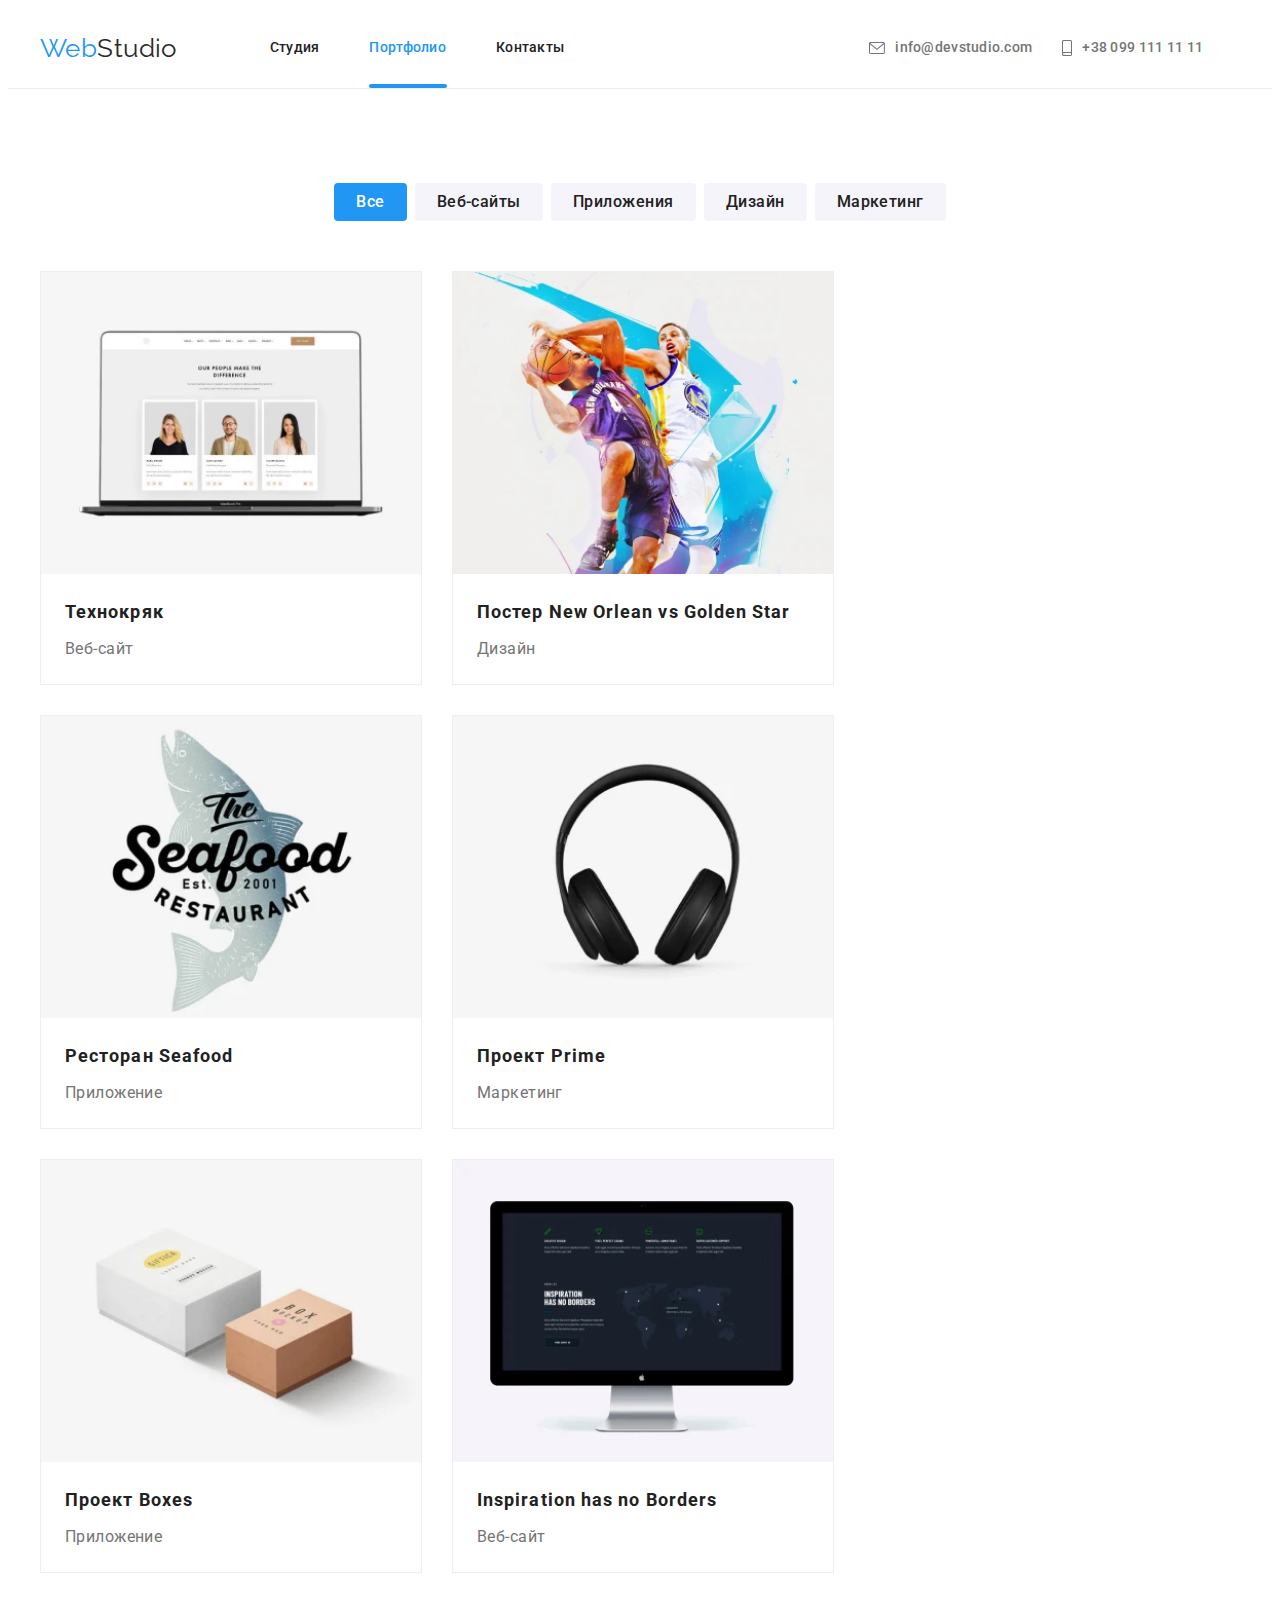
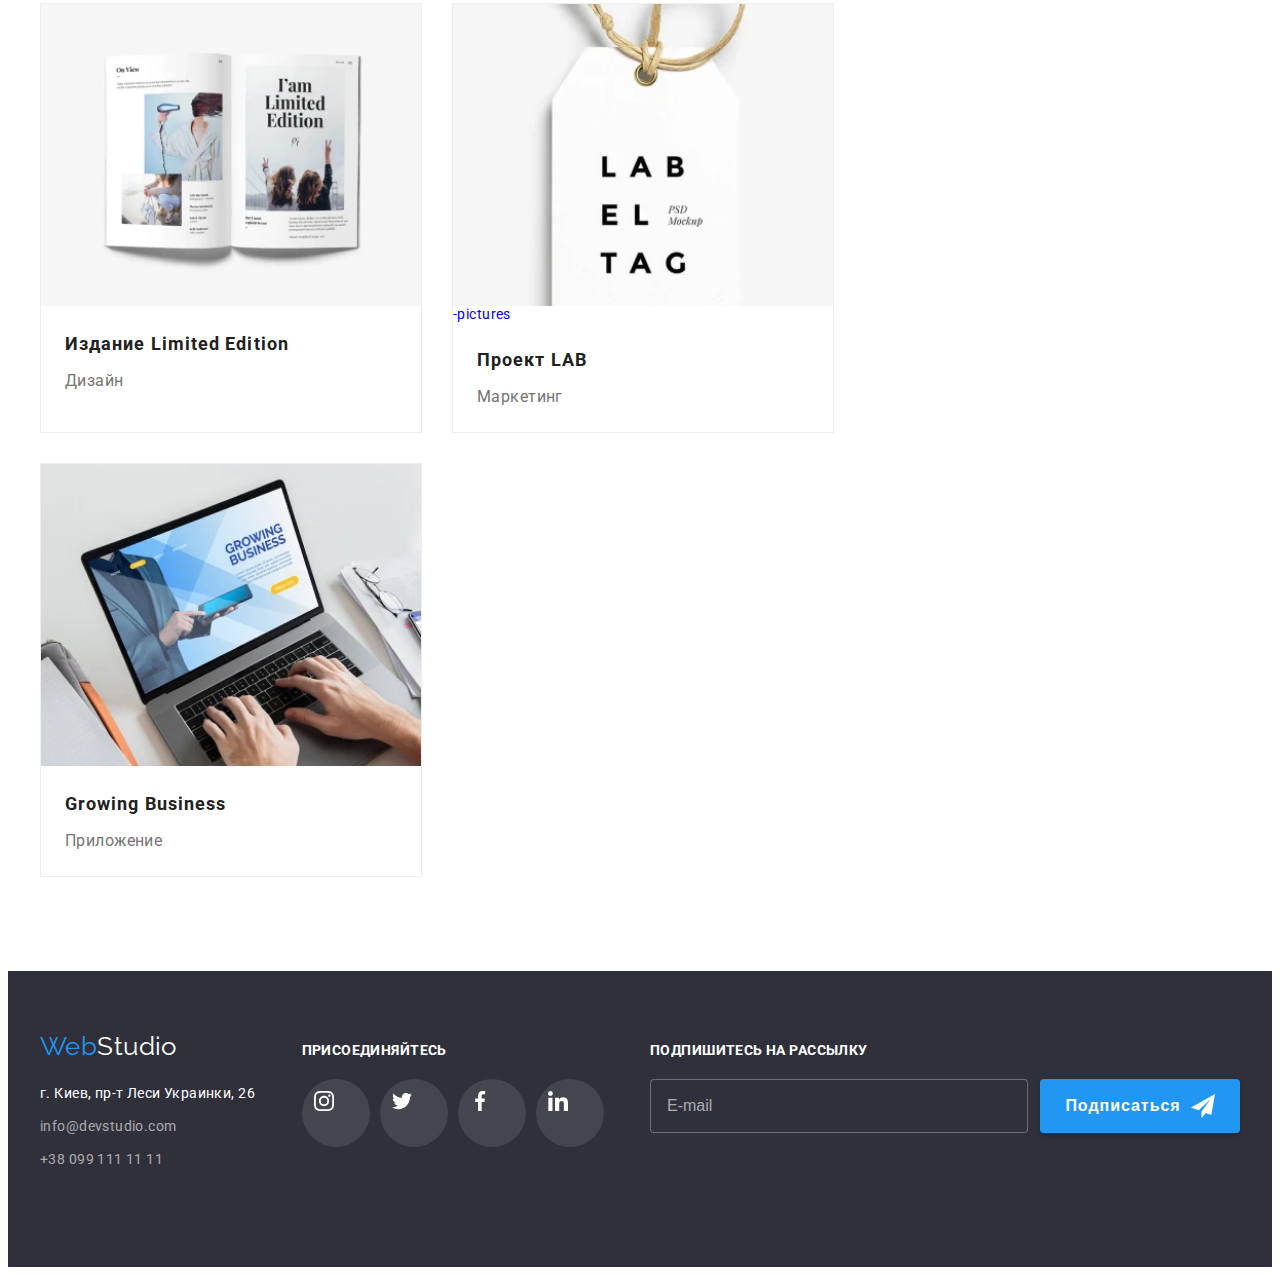
==== commit e23329ae: "28/07/22_3" ====
--- a/portfolio.html
+++ b/portfolio.html
@@ -69,19 +69,19 @@
 
           <ul class="header-contacts">
             <li class="header-contacts__item">
+              <a href="mailto:info@devstudio.com" class="header-contacts__link2 link">
+                <svg class="header-contacts__icon" width="16" height="12">
+                  <use href="./images/symbol-defs.svg#icon-envelope"></use>
+                </svg>
+                info@devstudio.com</a
+              >
+            </li>
+            <li class="header-contacts__item">
               <a href="tel:+380961111111" class="header-contacts__link1 link">
                 <svg class="header-contacts__icon" width="10" height="16">
                   <use href="./images/symbol-defs.svg#icon-smartphone"></use>
                 </svg>
                 +38 099 111 11 11</a
-              >
-            </li>
-            <li class="header-contacts__item">
-              <a href="mailto:info@devstudio.com" class="header-contacts__link2 link">
-                <svg class="header-contacts__icon" width="16" height="12">
-                  <use href="./images/symbol-defs.svg#icon-envelope"></use>
-                </svg>
-                info@devstudio.com</a
               >
             </li>
           </ul>
--- a/css/main.min.css
+++ b/css/main.min.css
@@ -1 +1 @@
-.is-hidden{opacity:0;pointer-events:none;visibility:hidden}body{color:#757575;background-color:#fff;font-weight:400;font-family:Roboto,sans-serif;font-size:14px;letter-spacing:.03em}img{display:block;max-width:100%;height:auto}.section{padding-top:60px;padding-bottom:60px}@media screen and (min-width: 1200px){.section{padding-top:94px;padding-bottom:94px}}.button{cursor:pointer}.container{margin-left:auto;margin-right:auto;padding-left:15px;padding-right:15px}@media screen and (min-width: 480px){.container{width:480px}}@media screen and (min-width: 768px){.container{width:768px}}@media screen and (min-width: 1200px){.container{width:1200px}}h1,h2,h3,h4,h5,h6,p{margin-top:0}.list{list-style:none;padding:0;margin-top:0;margin-bottom:0}.link{text-decoration:none}.hero-button{text-align:center}.hero-button__settings{border:none;padding:10px 32px;border-radius:4px;color:#fff;background-color:#2196f3;font-weight:700;font-size:16px;line-height:1.88;text-align:center;letter-spacing:.06em;-webkit-transition:color 250ms cubic-bezier(0.4, 0, 0.2, 1);transition:color 250ms cubic-bezier(0.4, 0, 0.2, 1)}.hero-button__settings:hover,.hero-button__settings:focus{color:#2f303a}.backdrop{position:fixed;z-index:1;overflow-y:scroll;top:0;left:0;width:100%;height:100%;background-color:rgba(47,48,58,.8);-webkit-transition:opacity 500ms cubic-bezier(0.4, 0, 0.2, 1),visibility 400ms cubic-bezier(0.4, 0, 0.2, 1);transition:opacity 500ms cubic-bezier(0.4, 0, 0.2, 1),visibility 400ms cubic-bezier(0.4, 0, 0.2, 1)}.is-hidden{opacity:0;pointer-events:none;visibility:hidden}.modal{position:absolute;height:609px;width:450px;top:50%;left:50%;padding:40px;margin:0 auto;background-color:#fff;-webkit-box-shadow:0px 1px 3px rgba(0,0,0,.12),0px 1px 1px rgba(0,0,0,.14),0px 2px 1px rgba(0,0,0,.2);box-shadow:0px 1px 3px rgba(0,0,0,.12),0px 1px 1px rgba(0,0,0,.14),0px 2px 1px rgba(0,0,0,.2);border-radius:4px;-webkit-transform:translate(-50%, -50%);transform:translate(-50%, -50%)}@media screen and (min-width: 1200px){.modal{height:581px;width:528px}}.modal__title{margin-bottom:12px;font-weight:700;font-size:20px;line-height:1.15;text-align:center;letter-spacing:.03em;color:#212121}.modal__icon-cross{display:-webkit-box;display:-ms-flexbox;display:flex;position:absolute;right:8px;top:8px;-webkit-box-align:center;-ms-flex-align:center;align-items:center;-webkit-box-pack:center;-ms-flex-pack:center;justify-content:center;width:30px;height:30px;border-radius:50%;fill:#000;background-color:#fff;border:1px solid rgba(0,0,0,.1);-webkit-transition:fill 250ms cubic-bezier(0.4, 0, 0.2, 1);transition:fill 250ms cubic-bezier(0.4, 0, 0.2, 1)}.modal__icon-cross:hover,.modal__icon-cross:focus{fill:#2196f3}.backdrop{position:fixed;top:0;left:0;width:100%;height:100%;background-color:rgba(47,48,58,.8);-webkit-transition:opacity 500ms cubic-bezier(0.4, 0, 0.2, 1),visibility 400ms cubic-bezier(0.4, 0, 0.2, 1);transition:opacity 500ms cubic-bezier(0.4, 0, 0.2, 1),visibility 400ms cubic-bezier(0.4, 0, 0.2, 1)}.is-hidden{opacity:0;pointer-events:none;visibility:hidden}.button-mobmenu{display:-webkit-inline-box;display:-ms-inline-flexbox;display:inline-flex;z-index:2;margin:0;padding:0;border:none;background-color:rgba(0,0,0,0)}@media screen and (min-width: 768px){.button-mobmenu{display:none}}.button-mobmenu .icon-close-mobmenu{display:none}.button-mobmenu.is-open .icon-close-mobmenu{display:block}.button-mobmenu.is-open:hover .icon-close-mobmenu,.button-mobmenu.is-open:focus .icon-close-mobmenu{fill:#2196f3}.button-mobmenu.is-open .icon-burger-mobmenu{display:none}.button-mobmenu:focus .icon-burger-mobmenu{fill:#2196f3}.container--header{position:relative;display:-webkit-box;display:-ms-flexbox;display:flex;-webkit-box-align:center;-ms-flex-align:center;align-items:center;min-height:60px}@media screen and (min-width: 768px){.container--header{min-height:80px}}.header-border{border-bottom:1px solid #ececec}.header__logo1{display:-webkit-box;display:-ms-flexbox;display:flex;margin-right:auto;font-family:Raleway,sans-serif;color:#2196f3;text-decoration:none;font-size:24px;line-height:1.17}@media screen and (min-width: 1200px){.header__logo1{font-size:26px;line-height:1.19}}.header__logo2{color:#292929}@media screen and (max-width: 767.9px){.header-dropmenu{display:none;position:absolute;top:0;left:0;width:100%;height:796px;padding:48px 40px;background-color:#fff;-webkit-box-shadow:0px 4px 8px rgba(0,0,0,.04),0px 2px 4px rgba(0,0,0,.08),0px 1px 3px rgba(0,0,0,.16);box-shadow:0px 4px 8px rgba(0,0,0,.04),0px 2px 4px rgba(0,0,0,.08),0px 1px 3px rgba(0,0,0,.16)}.header-dropmenu.is-open{display:-webkit-box;display:-ms-flexbox;display:flex;-webkit-box-orient:vertical;-webkit-box-direction:normal;-ms-flex-direction:column;flex-direction:column;position:fixed;z-index:1}}@media screen and (min-width: 768px){.header-dropmenu{display:-webkit-box;display:-ms-flexbox;display:flex}}.navigation{margin-bottom:auto}.site-nav{list-style:none;padding:0;margin:0}@media screen and (min-width: 768px){.site-nav{display:-webkit-box;display:-ms-flexbox;display:flex;margin-bottom:0;margin-right:84px;-webkit-box-align:center;-ms-flex-align:center;align-items:center}}@media screen and (min-width: 1200px){.site-nav{margin-right:0}}.site-nav__item{padding:0;margin-left:0;margin-bottom:32px;list-style:none;font-size:40px;line-height:1.18;letter-spacing:.02em}@media screen and (min-width: 768px){.site-nav__item{margin-bottom:0;margin-right:50px;padding-top:32px;padding-bottom:32px;font-weight:500;font-size:14px;line-height:1.14;letter-spacing:.02em;color:#212121;position:relative}}.site-nav__item:last-child{margin-right:0}.site-nav .link{text-decoration:none;-webkit-box-align:center;-ms-flex-align:center;align-items:center;color:#212121;font-weight:500;line-height:1.14;letter-spacing:.02em;-webkit-transition:color 250ms cubic-bezier(0.4, 0, 0.2, 1);transition:color 250ms cubic-bezier(0.4, 0, 0.2, 1);padding-top:32px;padding-bottom:32px}.site-nav .link:hover,.site-nav .link:focus{color:#2196f3}.site-nav__titlehighlightning{color:#2196f3}@media screen and (min-width: 768px){.site-nav__highlightning-line::after{content:"";position:absolute;width:47px;height:4px;bottom:0;left:0;background-color:#2196f3;border-radius:2px}}.header-contacts{list-style:none;padding:0;margin-top:0;margin-bottom:0}@media screen and (min-width: 768px){.header-contacts{display:-webkit-box;display:-ms-flexbox;display:flex;-webkit-box-orient:vertical;-webkit-box-direction:reverse;-ms-flex-direction:column-reverse;flex-direction:column-reverse;-webkit-box-pack:center;-ms-flex-pack:center;justify-content:center}}@media screen and (min-width: 1200px){.header-contacts{-webkit-box-orient:horizontal;-webkit-box-direction:reverse;-ms-flex-direction:row-reverse;flex-direction:row-reverse;-ms-flex-item-align:center;align-self:center;margin-left:305px}}.header-contacts__item{margin-bottom:32px}@media screen and (min-width: 768px){.header-contacts__item{margin-bottom:0}}.header-contacts__item:last-child{margin-bottom:64px}@media screen and (min-width: 768px){.header-contacts__item:last-child{margin-bottom:10px}}@media screen and (min-width: 1200px){.header-contacts__item:last-child{margin-bottom:0px;margin-right:30px}}.header-contacts__link1{font-weight:500;font-size:34px;line-height:1.18;letter-spacing:.02em;color:#2196f3}@media screen and (min-width: 768px){.header-contacts__link1{display:-webkit-box;display:-ms-flexbox;display:flex;-webkit-box-align:center;-ms-flex-align:center;align-items:center;color:#757575;font-size:12px;line-height:1.17}}@media screen and (min-width: 1200px){.header-contacts__link1{font-size:14px;line-height:1.14;letter-spacing:.02em;padding-top:32px;padding-bottom:32px}}.header-contacts__link2{font-weight:500;font-size:24px;line-height:1.17;letter-spacing:.02em;color:#757575;-webkit-transition:color 250ms cubic-bezier(0.4, 0, 0.2, 1);transition:color 250ms cubic-bezier(0.4, 0, 0.2, 1)}@media screen and (min-width: 768px){.header-contacts__link2{font-size:12px;display:-webkit-box;display:-ms-flexbox;display:flex;-webkit-box-align:center;-ms-flex-align:center;align-items:center}}@media screen and (min-width: 1200px){.header-contacts__link2{font-size:14px;line-height:1.14;letter-spacing:.02em;padding-top:32px;padding-bottom:32px}}.header-contacts__link1:hover,.header-contacts__link1:focus{color:#2196f3}.header-contacts__link2:hover,.header-contacts__link2:focus{color:#2196f3}.header-contacts__social{display:-webkit-box;display:-ms-flexbox;display:flex;list-style:none;padding-left:0}@media screen and (min-width: 768px){.header-contacts__social{display:none}}.header-contacts__social-item{padding-right:10px;margin-right:10px;border-right:1px solid rgba(33,33,33,.2)}.header-contacts__social-item:last-child{padding-right:0px;margin-right:0px;border-right:none}.header-contacts__socialnet{text-decoration:none;font-weight:500;font-size:18px;line-height:1.22;letter-spacing:.02em;color:#2196f3}.header-contacts__icon{display:none}@media screen and (min-width: 768px){.header-contacts__icon{display:inline-block;margin-right:8px;fill:currentcolor}}@media screen and (min-width: 1200px){.header-contacts__icon{margin-right:10px}}.hero{padding:118px 0;background-color:#2f303a;margin-left:auto;margin-right:auto;max-width:1600px;background-image:-webkit-gradient(linear, left top, right top, from(rgba(47, 48, 58, 0.4)), to(rgba(47, 48, 58, 0.4))),url("../images/hero-backdround-images/hero480.jpg");background-image:linear-gradient(to right, rgba(47, 48, 58, 0.4), rgba(47, 48, 58, 0.4)),url("../images/hero-backdround-images/hero480.jpg");background-repeat:no-repeat;background-position:center;background-size:cover}@media screen and (min-width: 1200px){.hero{padding:200px 0}}@media(min-device-pixel-ratio: 2),(-webkit-min-device-pixel-ratio: 2),(min-resolution: 192dpi),(min-resolution: 2dppx){.hero{background-image:-webkit-gradient(linear, left top, right top, from(rgba(47, 48, 58, 0.4)), to(rgba(47, 48, 58, 0.4))),url("../images/hero-backdround-images/hero480@2x.jpg ");background-image:linear-gradient(to right, rgba(47, 48, 58, 0.4), rgba(47, 48, 58, 0.4)),url("../images/hero-backdround-images/hero480@2x.jpg ")}}@media screen and (min-width: 481px){.hero{background-image:-webkit-gradient(linear, left top, right top, from(rgba(47, 48, 58, 0.4)), to(rgba(47, 48, 58, 0.4))),url("../images/hero-backdround-images/hero768.jpg");background-image:linear-gradient(to right, rgba(47, 48, 58, 0.4), rgba(47, 48, 58, 0.4)),url("../images/hero-backdround-images/hero768.jpg")}}@media screen and (min-width: 481px)and (min-device-pixel-ratio: 2),screen and (min-width: 481px)and (-webkit-min-device-pixel-ratio: 2),screen and (min-width: 481px)and (min-resolution: 192dpi),screen and (min-width: 481px)and (min-resolution: 2dppx){.hero{background-image:-webkit-gradient(linear, left top, right top, from(rgba(47, 48, 58, 0.4)), to(rgba(47, 48, 58, 0.4))),url("../images/hero-backdround-images/hero768@2x.jpg ");background-image:linear-gradient(to right, rgba(47, 48, 58, 0.4), rgba(47, 48, 58, 0.4)),url("../images/hero-backdround-images/hero768@2x.jpg ")}}@media screen and (min-width: 769px){.hero{background-image:-webkit-gradient(linear, left top, right top, from(rgba(47, 48, 58, 0.4)), to(rgba(47, 48, 58, 0.4))),url("../images/hero-backdround-images/hero1200.jpg");background-image:linear-gradient(to right, rgba(47, 48, 58, 0.4), rgba(47, 48, 58, 0.4)),url("../images/hero-backdround-images/hero1200.jpg")}}@media screen and (min-width: 769px)and (min-device-pixel-ratio: 2),screen and (min-width: 769px)and (-webkit-min-device-pixel-ratio: 2),screen and (min-width: 769px)and (min-resolution: 192dpi),screen and (min-width: 769px)and (min-resolution: 2dppx){.hero{background-image:-webkit-gradient(linear, left top, right top, from(rgba(47, 48, 58, 0.4)), to(rgba(47, 48, 58, 0.4))),url("../images/hero-backdround-images/hero1200@2x.jpg ");background-image:linear-gradient(to right, rgba(47, 48, 58, 0.4), rgba(47, 48, 58, 0.4)),url("../images/hero-backdround-images/hero1200@2x.jpg ")}}.hero__title{width:360px;margin-left:auto;margin-right:auto;margin-bottom:30px;text-align:center;font-weight:900;font-size:26px;line-height:1.62;letter-spacing:.06em;text-transform:uppercase;color:#fff}@media screen and (min-width: 1200px){.hero__title{width:696px;font-size:44px;line-height:1.36}}.modal-labeltext{display:block;margin-bottom:4px;font-size:12px;line-height:1.17;letter-spacing:.01em}.modal-input{position:relative;margin-bottom:10px}.modal-input__field{width:100%;height:40px;padding-left:42px;padding-top:12px;padding-bottom:12px;border:1px solid rgba(33,33,33,.2);border-radius:4px;outline:rgba(0,0,0,0)}.modal-input:focus-within .modal-input__field{border-color:#2196f3}.modal-input__icon{position:absolute;top:50%;left:15px;fill:#000;-webkit-transform:translateY(-50%);transform:translateY(-50%)}.modal-input:focus-within .modal-input__icon{fill:#2196f3}.modal-textarea{margin-bottom:20px}.modal-textarea-field{width:100%;height:120px;padding:12px 16px;border:1px solid rgba(33,33,33,.2);border-radius:4px;resize:none;outline:rgba(0,0,0,0)}.modal-textarea-field::-webkit-input-placeholder{font-size:12px;line-height:1.17;letter-spacing:.01em;color:rgba(117,117,117,.5)}.modal-textarea-field::-moz-placeholder{font-size:12px;line-height:1.17;letter-spacing:.01em;color:rgba(117,117,117,.5)}.modal-textarea-field:-ms-input-placeholder{font-size:12px;line-height:1.17;letter-spacing:.01em;color:rgba(117,117,117,.5)}.modal-textarea-field::-ms-input-placeholder{font-size:12px;line-height:1.17;letter-spacing:.01em;color:rgba(117,117,117,.5)}.modal-textarea-field::placeholder{font-size:12px;line-height:1.17;letter-spacing:.01em;color:rgba(117,117,117,.5)}.modal-textarea:focus-within .modal-textarea-field{border-color:#2196f3}.modal-agreement-section{display:-webkit-box;display:-ms-flexbox;display:flex;-webkit-box-pack:center;-ms-flex-pack:center;justify-content:center;-webkit-box-align:center;-ms-flex-align:center;align-items:center;line-height:1.71;margin-bottom:30px;font-size:12px;line-height:1.17;letter-spacing:.03em}@media screen and (min-width: 1200px){.modal-agreement-section{font-size:14px;line-height:1.71}}.modal-checkbox-field{position:absolute;width:1px;height:1px;margin:-1px;border:0;padding:0;white-space:nowrap;-webkit-clip-path:inset(100%);clip-path:inset(100%);clip:rect(0 0 0 0);overflow:hidden}.modal-checkbox-field__icon{display:inline-block;width:16px;height:15px;border:2px solid #212121;border-radius:4px;margin-right:7px;-webkit-transition:border-color 150ms cubic-bezier(0.4, 0, 0.2, 1),background-color 250ms cubic-bezier(0.4, 0, 0.2, 1),background-image 250ms cubic-bezier(0.4, 0, 0.2, 1);transition:border-color 150ms cubic-bezier(0.4, 0, 0.2, 1),background-color 250ms cubic-bezier(0.4, 0, 0.2, 1),background-image 250ms cubic-bezier(0.4, 0, 0.2, 1)}.modal-checkbox-field__colortext{color:#2196f3}.modal-checkbox-field:checked+.modal-checkbox-field__icon{background-color:#2196f3;background-image:url("../images/icon-modal-checked.svg");background-size:contain;background-origin:border-box;border-color:#2196f3}.modal-submit{display:-webkit-box;display:-ms-flexbox;display:flex;-webkit-box-pack:center;-ms-flex-pack:center;justify-content:center}.modal-submit__button{min-width:200px;height:50px;font-weight:700;font-size:16px;line-height:1.88;letter-spacing:.06em;color:#fff;background-color:#2196f3;-webkit-box-shadow:0px 4px 4px rgba(0,0,0,.15);box-shadow:0px 4px 4px rgba(0,0,0,.15);border-radius:4px;border:rgba(0,0,0,0);cursor:pointer;-webkit-transition:background-color 250ms cubic-bezier(0.4, 0, 0.2, 1);transition:background-color 250ms cubic-bezier(0.4, 0, 0.2, 1)}.modal-submit__button:hover,.modal-submit__button:focus{background-color:#188ce8}.visually-hidden{position:absolute;width:1px;height:1px;margin:-1px;border:0;padding:0;white-space:nowrap;-webkit-clip-path:inset(100%);clip-path:inset(100%);clip:rect(0 0 0 0);overflow:hidden}.advantage{padding-left:0;padding-right:0}@media screen and (min-width: 768px){.advantage{display:-webkit-box;display:-ms-flexbox;display:flex;-ms-flex-wrap:wrap;flex-wrap:wrap;gap:30px}}@media screen and (min-width: 1200px){.advantage{display:-webkit-box;display:-ms-flexbox;display:flex;-webkit-box-align:center;-ms-flex-align:center;align-items:center}}@media screen and (min-width: 768px){.advantage__item{width:354px}}@media screen and (min-width: 1200px){.advantage__item{width:270px;margin-right:0}}@media screen and (max-width: 767px){.advantage__item:not(:last-child){margin-bottom:30px}}.advantage__icons{display:-webkit-box;display:-ms-flexbox;display:flex;-webkit-box-align:center;-ms-flex-align:center;align-items:center;-webkit-box-pack:center;-ms-flex-pack:center;justify-content:center;height:120px;background-color:#f5f4fa;margin-bottom:30px;border-radius:4px}.advantage__title{text-align:center;margin-bottom:10px;font-size:14px;line-height:1.14;text-transform:uppercase;color:#212121}@media screen and (min-width: 768px){.advantage__title{text-align:left}}.advantage__text{margin-bottom:0;color:#757575;line-height:1.71}@media screen and (max-width: 1199px){.our-work-hidden{display:none}}@media screen and (min-width: 1200px){.section--padding-reset{padding-top:0}.our-work-title{margin-bottom:0;padding-top:0;margin-bottom:50px;color:#212121;font-weight:700;font-size:36px;line-height:1.17;text-align:center;letter-spacing:.03em}.our-work-container{display:-webkit-box;display:-ms-flexbox;display:flex;-webkit-box-align:center;-ms-flex-align:center;align-items:center;padding-left:0;padding-right:0}.our-work-container__item{display:-webkit-box;display:-ms-flexbox;display:flex}.our-work-container__item:not(:last-child){margin-right:30px}.our-work-container__thumb{position:relative;z-index:-1}.our-work-container__label{position:absolute;display:-webkit-box;display:-ms-flexbox;display:flex;-webkit-box-align:center;-ms-flex-align:center;align-items:center;-webkit-box-pack:center;-ms-flex-pack:center;justify-content:center;bottom:0px;width:100%;padding-top:27px;padding-bottom:27px;background-color:rgba(47,48,58,.8)}.our-work-container__label-text{margin-bottom:0;font-weight:700;line-height:1.14;text-transform:uppercase;color:#fff}}.section--team-bgcolor{background-color:#f5f4fa}.team-title{margin-bottom:0;padding-top:0;margin-bottom:30px;color:#212121;font-weight:700;font-size:28px;line-height:1.17;text-align:center;letter-spacing:.03em}@media screen and (min-width: 1200px){.team-title{margin-bottom:50px;font-size:36px}}.team-container{display:block;-webkit-box-sizing:border-box;box-sizing:border-box;padding:0;margin:0}@media screen and (min-width: 768px){.team-container{display:-webkit-box;display:-ms-flexbox;display:flex;-ms-flex-wrap:wrap;flex-wrap:wrap;gap:30px}}@media screen and (min-width: 1200px){.team-container{-webkit-box-sizing:border-box;box-sizing:border-box;padding-top:0;padding-left:0;padding-right:0}}.team-container__item{background-color:#fff;-webkit-box-shadow:0px 1px 3px rgba(0,0,0,.12),0px 1px 1px rgba(0,0,0,.14),0px 2px 1px rgba(0,0,0,.2);box-shadow:0px 1px 3px rgba(0,0,0,.12),0px 1px 1px rgba(0,0,0,.14),0px 2px 1px rgba(0,0,0,.2);border-radius:0px 0px 4px 4px}@media screen and (min-width: 768px){.team-container__item{width:354px}}@media screen and (min-width: 1200px){.team-container__item{width:270px}}@media screen and (max-width: 767px){.team-container__item:not(:last-child){margin-bottom:30px}}.team-container__thumb{padding:30px 0 24px 0}@media screen and (min-width: 1200px){.team-container__thumb{padding:30px 0}}.team-container__employee{margin-bottom:10px;text-align:center;color:#212121;font-weight:500;font-size:16px;line-height:1.19;letter-spacing:.03em}.team-container__position{text-align:center;margin-bottom:16px;font-size:16px;line-height:1.19;letter-spacing:.03em}.social-networks{display:-webkit-box;display:-ms-flexbox;display:flex;-webkit-box-pack:center;-ms-flex-pack:center;justify-content:center}.social-networks__icon:not(:last-child){margin-right:10px}.social-networks__elipse{display:-webkit-box;display:-ms-flexbox;display:flex;border:none;-webkit-box-align:center;-ms-flex-align:center;align-items:center;-webkit-box-pack:center;-ms-flex-pack:center;justify-content:center;width:44px;height:44px;border-radius:50%;fill:#afb1b8;background-color:#fff;-webkit-transition:fill 250ms cubic-bezier(0.4, 0, 0.2, 1),background-color 250ms cubic-bezier(0.4, 0, 0.2, 1);transition:fill 250ms cubic-bezier(0.4, 0, 0.2, 1),background-color 250ms cubic-bezier(0.4, 0, 0.2, 1)}.social-networks__elipse:hover,.social-networks__elipse:focus{fill:#fff;background-color:#2196f3}.our-clients-title{padding-top:0;margin-bottom:30px;color:#212121;font-weight:700;font-size:28px;line-height:1.17;text-align:center;letter-spacing:.03em}@media screen and (min-width: 1200px){.our-clients-title{margin-bottom:0;margin-bottom:50px;font-size:36px}}.our-clients{display:-webkit-box;display:-ms-flexbox;display:flex;-webkit-box-pack:center;-ms-flex-pack:center;justify-content:center;-ms-flex-wrap:wrap;flex-wrap:wrap;gap:30px}.our-clients__blocks{display:-webkit-box;display:-ms-flexbox;display:flex;-webkit-box-align:center;-ms-flex-align:center;align-items:center;-webkit-box-pack:center;-ms-flex-pack:center;justify-content:center;width:210px;height:92px;border:1px solid #afb1b8;border-radius:4px;-webkit-transition:border 250ms cubic-bezier(0.4, 0, 0.2, 1);transition:border 250ms cubic-bezier(0.4, 0, 0.2, 1)}@media screen and (min-width: 768px){.our-clients__blocks{width:226px}}@media screen and (min-width: 1200px){.our-clients__blocks{width:170px}}.our-clients__blocks:hover,.our-clients__blocks:focus{border:1px solid #2196f3}.our-clients__icon{fill:#afb1b8;-webkit-transition:fill 250ms cubic-bezier(0.4, 0, 0.2, 1);transition:fill 250ms cubic-bezier(0.4, 0, 0.2, 1)}.our-clients__blocks:hover .our-clients__icon,.our-clients__blocks:focus .our-clients__icon{fill:#2196f3}.footer{padding:60px 0;background-color:#2f303a}.container--footer{display:block;-webkit-box-align:center;-ms-flex-align:center;align-items:center}@media screen and (min-width: 768px){.container--footer{display:-webkit-box;display:-ms-flexbox;display:flex;-ms-flex-wrap:wrap;flex-wrap:wrap;-ms-flex-pack:distribute;justify-content:space-around;-webkit-box-align:baseline;-ms-flex-align:baseline;align-items:baseline}}@media screen and (min-width: 1200px){.container--footer{-ms-flex-wrap:nowrap;flex-wrap:nowrap;-webkit-box-pack:justify;-ms-flex-pack:justify;justify-content:space-between}}.footer-box-container{margin-bottom:60px;padding-bottom:0;color:#2196f3;text-decoration:none;line-height:1.17;text-align:center}@media screen and (min-width: 1200px){.footer-box-container{text-align:start;margin-bottom:0}}.footer-logo{display:block;margin-bottom:20px;font-family:Raleway,sans-serif;color:#2196f3;text-decoration:none;font-size:24px;line-height:1.17}@media screen and (min-width: 1200px){.footer-logo{font-size:26px;line-height:1.19}}.footer-logo-color{color:#fff}.footer-contacts{text-align:center}@media screen and (min-width: 1200px){.footer-contacts{text-align:start}}.footer-contacts__item{padding-left:0;margin-bottom:8px}@media screen and (min-width: 1200px){.footer-contacts__item{margin-bottom:9px}}.footer-contacts__adress{color:#fff;font-style:normal;font-size:14px;line-height:1.71;letter-spacing:.03em;text-decoration:none}.footer-contacts__mail-tel{color:rgba(255,255,255,.6);font-style:normal;font-size:14px;line-height:1.71;letter-spacing:.03em;text-decoration:none;-webkit-transition:color 250ms cubic-bezier(0.4, 0, 0.2, 1);transition:color 250ms cubic-bezier(0.4, 0, 0.2, 1)}.footer-contacts__mail-tel:hover,.footer-contacts__mail-tel:focus{color:#2196f3}.footer-joinus{text-align:center}@media screen and (min-width: 1200px){.footer-joinus{text-align:start}}.footer-joinus__title{margin-bottom:20px;font-size:14px;line-height:1.14;text-transform:uppercase;color:#fff}.footer-social-network{display:-webkit-box;display:-ms-flexbox;display:flex;-webkit-box-pack:center;-ms-flex-pack:center;justify-content:center;margin-bottom:60px}@media screen and (min-width: 1200px){.footer-social-network{margin-bottom:0}}.footer-social-network__icons:not(:last-child){margin-right:10px}.footer-social-network__elipse{display:block;border:none;-webkit-box-align:center;-ms-flex-align:center;align-items:center;padding:12px;width:44px;height:44px;border-radius:50%;fill:#fff;background-color:rgba(255,255,255,.1);-webkit-transition:background-color 250ms cubic-bezier(0.4, 0, 0.2, 1);transition:background-color 250ms cubic-bezier(0.4, 0, 0.2, 1)}.footer-social-network__elipse:hover,.footer-social-network__elipse:focus{background-color:#2196f3}.signup{text-align:center}@media screen and (min-width: 1200px){.signup{text-align:start}}.signup__title{margin-bottom:20px;font-weight:700;line-height:1.14;text-transform:uppercase;color:#fff}.footer-form{display:block}@media screen and (min-width: 1200px){.footer-form{display:-webkit-box;display:-ms-flexbox;display:flex}}.footer-form__input{display:-webkit-box;display:-ms-flexbox;display:flex;margin-bottom:20px;padding-left:16px;width:100%;height:50px;font-size:16px;line-height:1.25;-webkit-box-align:center;-ms-flex-align:center;align-items:center;color:#fff;background-color:#2f303a;border:1px solid rgba(255,255,255,.3);border-radius:4px}@media screen and (min-width: 768px){.footer-form__input{width:450px}}@media screen and (min-width: 1200px){.footer-form__input{width:358px;margin-bottom:0;margin-right:12px}}.footer-form__input::-webkit-input-placeholder{color:rgba(255,255,255,.6)}.footer-form__input::-moz-placeholder{color:rgba(255,255,255,.6)}.footer-form__input:-ms-input-placeholder{color:rgba(255,255,255,.6)}.footer-form__input::-ms-input-placeholder{color:rgba(255,255,255,.6)}.footer-form__input::placeholder{color:rgba(255,255,255,.6)}.footer-form__button{display:-webkit-inline-box;display:-ms-inline-flexbox;display:inline-flex;min-width:200px;cursor:pointer;-webkit-box-pack:center;-ms-flex-pack:center;justify-content:center;-webkit-box-align:center;-ms-flex-align:center;align-items:center;padding-top:10px;padding-bottom:10px;font-weight:700;font-size:16px;line-height:1.88px;letter-spacing:.06em;color:#fff;background-color:#2196f3;-webkit-box-shadow:0px 4px 4px rgba(0,0,0,.15);box-shadow:0px 4px 4px rgba(0,0,0,.15);border-radius:4px;border:none}.footer-form__button-icon{margin-left:10px}@media screen and (min-width: 768px){.site-nav__highlightning-line--portfolio::after{content:"";position:absolute;width:78px;height:4px;bottom:0;left:0;background-color:#2196f3;border-radius:2px}}.porfolio-menu{display:-webkit-box;display:-ms-flexbox;display:flex;padding-left:0;-ms-flex-wrap:wrap;flex-wrap:wrap;margin-bottom:40px;-webkit-box-pack:start;-ms-flex-pack:start;justify-content:start}@media screen and (min-width: 768px){.porfolio-menu{margin-bottom:30px;-webkit-box-pack:center;-ms-flex-pack:center;justify-content:center}}@media screen and (min-width: 768px){.porfolio-menu{margin-bottom:50px}}.porfolio-menu__item:not(:last-child){margin-right:8px}@media screen and (max-width: 767px){.porfolio-menu__item:nth-child(-n+3){margin-bottom:15px}}.portfolio-menu__button{cursor:pointer;padding:6px 22px;border-radius:4px;border:0 solid #f5f4fa;font-family:Roboto,sans-serif;color:#212121;background-color:#f5f4fa;font-weight:500;font-size:16px;line-height:1.62;letter-spacing:.03em;-webkit-transition:color 250ms cubic-bezier(0.4, 0, 0.2, 1),background-color 250ms cubic-bezier(0.4, 0, 0.2, 1),-webkit-box-shadow 250ms cubic-bezier(0.4, 0, 0.2, 1);transition:color 250ms cubic-bezier(0.4, 0, 0.2, 1),background-color 250ms cubic-bezier(0.4, 0, 0.2, 1),-webkit-box-shadow 250ms cubic-bezier(0.4, 0, 0.2, 1);transition:color 250ms cubic-bezier(0.4, 0, 0.2, 1),background-color 250ms cubic-bezier(0.4, 0, 0.2, 1),box-shadow 250ms cubic-bezier(0.4, 0, 0.2, 1);transition:color 250ms cubic-bezier(0.4, 0, 0.2, 1),background-color 250ms cubic-bezier(0.4, 0, 0.2, 1),box-shadow 250ms cubic-bezier(0.4, 0, 0.2, 1),-webkit-box-shadow 250ms cubic-bezier(0.4, 0, 0.2, 1)}.portfolio-menu__button:hover,.portfolio-menu__button:focus{color:#fff;background-color:#2196f3;-webkit-box-shadow:0px 3px 1px rgba(0,0,0,.1),0px 1px 2px rgba(0,0,0,.08),0px 2px 2px rgba(0,0,0,.12);box-shadow:0px 3px 1px rgba(0,0,0,.1),0px 1px 2px rgba(0,0,0,.08),0px 2px 2px rgba(0,0,0,.12)}.portfolio-menu__button--active{background-color:#2196f3;color:#fff}.portfolio{padding:0;margin:0}@media screen and (min-width: 768px){.portfolio{display:-webkit-box;display:-ms-flexbox;display:flex;-ms-flex-wrap:wrap;flex-wrap:wrap}}@media screen and (min-width: 768px)and (max-width: 1199.9px){.portfolio{gap:30px}}@media screen and (min-width: 1200px){.portfolio{margin-left:-30px;margin-top:-30px}}.portfolio__card{border:1px solid #eee;background:#fff;width:450px}@media screen and (min-width: 768px){.portfolio__card{width:354px}}@media screen and (min-width: 1200px){.portfolio__card{width:370px}}@media screen and (min-width: 1200px){.portfolio__card{margin-left:30px;margin-top:30px;-ms-flex-preferred-size:calc((100% - 90px)/3);flex-basis:calc((100% - 90px)/3)}}@media screen and (max-width: 767.9px){.portfolio__card:not(:last-child){margin-bottom:30px}}.portfolio__overlay-hide{position:relative;overflow:hidden}.portfolio__hover{display:block;-webkit-box-shadow:none;box-shadow:none;-webkit-transition:-webkit-box-shadow 250ms cubic-bezier(0.4, 0, 0.2, 1);transition:-webkit-box-shadow 250ms cubic-bezier(0.4, 0, 0.2, 1);transition:box-shadow 250ms cubic-bezier(0.4, 0, 0.2, 1);transition:box-shadow 250ms cubic-bezier(0.4, 0, 0.2, 1), -webkit-box-shadow 250ms cubic-bezier(0.4, 0, 0.2, 1)}.portfolio__hover:hover,.portfolio__hover:focus{-webkit-box-shadow:0px 1px 1px rgba(0,0,0,.12),0px 4px 4px rgba(0,0,0,.06),1px 4px 6px rgba(0,0,0,.16);box-shadow:0px 1px 1px rgba(0,0,0,.12),0px 4px 4px rgba(0,0,0,.06),1px 4px 6px rgba(0,0,0,.16)}.portfolio-overlay{position:absolute;width:100%;height:404px;top:0;left:0;-webkit-transform:translateY(100%);transform:translateY(100%);-webkit-transition:-webkit-transform 250ms cubic-bezier(0.4, 0, 0.2, 1);transition:-webkit-transform 250ms cubic-bezier(0.4, 0, 0.2, 1);transition:transform 250ms cubic-bezier(0.4, 0, 0.2, 1);transition:transform 250ms cubic-bezier(0.4, 0, 0.2, 1), -webkit-transform 250ms cubic-bezier(0.4, 0, 0.2, 1);background-color:rgba(33,150,243,.9)}.portfolio__hover:hover .portfolio-overlay{-webkit-transform:translateY(0);transform:translateY(0);opacity:1}.portfolio-overlay__text{display:block;padding-top:77px;padding-bottom:77px;padding-right:24px;padding-left:24px;font-size:18px;line-height:1.56;letter-spacing:.03em;color:#fff}@media screen and (min-width: 768px){.portfolio-overlay__text{padding-top:49px;padding-bottom:77px}}@media screen and (min-width: 1200px){.portfolio-overlay__text{padding-top:63px;padding-bottom:63px}}.portfolio-thumb{padding:20px 24px}.portfolio-thumb__title{margin-bottom:4px;color:#212121;font-weight:700;font-size:18px;line-height:2;letter-spacing:.06em}.portfolio-thumb__subtitle{color:#757575;margin:0;font-size:16px;line-height:1.88}/*# sourceMappingURL=main.min.css.map */+.is-hidden{opacity:0;pointer-events:none;visibility:hidden}body{color:#757575;background-color:#fff;font-weight:400;font-family:Roboto,sans-serif;font-size:14px;letter-spacing:.03em}img{display:block;max-width:100%;height:auto}.section{padding-top:60px;padding-bottom:60px}@media screen and (min-width: 1200px){.section{padding-top:94px;padding-bottom:94px}}.button{cursor:pointer}.container{margin-left:auto;margin-right:auto;padding-left:15px;padding-right:15px}@media screen and (min-width: 480px){.container{width:480px}}@media screen and (min-width: 768px){.container{width:768px}}@media screen and (min-width: 1200px){.container{width:1200px}}h1,h2,h3,h4,h5,h6,p{margin-top:0}.list{list-style:none;padding:0;margin-top:0;margin-bottom:0}.link{text-decoration:none}.hero-button{text-align:center}.hero-button__settings{border:none;padding:10px 32px;border-radius:4px;color:#fff;background-color:#2196f3;font-weight:700;font-size:16px;line-height:1.88;text-align:center;letter-spacing:.06em;-webkit-transition:color 250ms cubic-bezier(0.4, 0, 0.2, 1);transition:color 250ms cubic-bezier(0.4, 0, 0.2, 1);cursor:pointer}.hero-button__settings:hover,.hero-button__settings:focus{color:#2f303a}.backdrop{position:fixed;z-index:1;overflow-y:scroll;top:0;left:0;width:100%;height:100%;background-color:rgba(47,48,58,.8);-webkit-transition:opacity 500ms cubic-bezier(0.4, 0, 0.2, 1),visibility 400ms cubic-bezier(0.4, 0, 0.2, 1);transition:opacity 500ms cubic-bezier(0.4, 0, 0.2, 1),visibility 400ms cubic-bezier(0.4, 0, 0.2, 1)}.is-hidden{opacity:0;pointer-events:none;visibility:hidden}.modal{position:absolute;height:609px;width:95%;top:50%;left:50%;padding:40px 10px;margin:0 auto;background-color:#fff;-webkit-box-shadow:0px 1px 3px rgba(0,0,0,.12),0px 1px 1px rgba(0,0,0,.14),0px 2px 1px rgba(0,0,0,.2);box-shadow:0px 1px 3px rgba(0,0,0,.12),0px 1px 1px rgba(0,0,0,.14),0px 2px 1px rgba(0,0,0,.2);border-radius:4px;-webkit-transform:translate(-50%, -50%);transform:translate(-50%, -50%)}@media screen and (min-width: 480px){.modal{width:450px;padding:40px}}@media screen and (min-width: 1200px){.modal{height:581px;width:528px}}.modal__title{margin-bottom:12px;font-weight:700;font-size:20px;line-height:1.15;text-align:center;letter-spacing:.03em;color:#212121}.modal__icon-cross{display:-webkit-box;display:-ms-flexbox;display:flex;position:absolute;cursor:pointer;right:8px;top:8px;-webkit-box-align:center;-ms-flex-align:center;align-items:center;-webkit-box-pack:center;-ms-flex-pack:center;justify-content:center;width:30px;height:30px;border-radius:50%;fill:#000;background-color:#fff;border:1px solid rgba(0,0,0,.1);-webkit-transition:fill 250ms cubic-bezier(0.4, 0, 0.2, 1);transition:fill 250ms cubic-bezier(0.4, 0, 0.2, 1)}.modal__icon-cross:hover,.modal__icon-cross:focus{fill:#2196f3}.backdrop{position:fixed;top:0;left:0;width:100%;height:100%;background-color:rgba(47,48,58,.8);-webkit-transition:opacity 500ms cubic-bezier(0.4, 0, 0.2, 1),visibility 400ms cubic-bezier(0.4, 0, 0.2, 1);transition:opacity 500ms cubic-bezier(0.4, 0, 0.2, 1),visibility 400ms cubic-bezier(0.4, 0, 0.2, 1)}.is-hidden{opacity:0;pointer-events:none;visibility:hidden}.button-mobmenu{display:-webkit-inline-box;display:-ms-inline-flexbox;display:inline-flex;position:fixed;right:25px;z-index:2;margin:0;padding:0;border:none;background-color:rgba(0,0,0,0)}@media screen and (min-width: 768px){.button-mobmenu{display:none}}.button-mobmenu .icon-close-mobmenu{display:none}.button-mobmenu.is-open .icon-close-mobmenu{display:block}.button-mobmenu.is-open:hover .icon-close-mobmenu,.button-mobmenu.is-open:focus .icon-close-mobmenu{fill:#2196f3}.button-mobmenu.is-open .icon-burger-mobmenu{display:none}.button-mobmenu:focus .icon-burger-mobmenu{fill:#2196f3}.container--header{position:relative;display:-webkit-box;display:-ms-flexbox;display:flex;-webkit-box-align:center;-ms-flex-align:center;align-items:center;min-height:60px}@media screen and (min-width: 768px){.container--header{min-height:80px}}.header-border{border-bottom:1px solid #ececec}.header__logo1{display:-webkit-box;display:-ms-flexbox;display:flex;margin-right:88px;font-family:Raleway,sans-serif;color:#2196f3;text-decoration:none;font-size:24px;line-height:1.17}@media screen and (min-width: 1200px){.header__logo1{margin-right:93px;font-size:26px;line-height:1.19}}.header__logo2{color:#292929}@media screen and (max-width: 767.9px){.header-dropmenu{display:none;position:absolute;top:0;left:0;width:100%;height:796px;padding:18px 15px;background-color:#fff;-webkit-box-shadow:0px 4px 8px rgba(0,0,0,.04),0px 2px 4px rgba(0,0,0,.08),0px 1px 3px rgba(0,0,0,.16);box-shadow:0px 4px 8px rgba(0,0,0,.04),0px 2px 4px rgba(0,0,0,.08),0px 1px 3px rgba(0,0,0,.16)}}@media screen and (max-width: 767.9px)and (min-width: 479.9px){.header-dropmenu{padding:48px 40px}}@media screen and (max-width: 767.9px){.header-dropmenu.is-open{display:-webkit-box;display:-ms-flexbox;display:flex;-webkit-box-orient:vertical;-webkit-box-direction:normal;-ms-flex-direction:column;flex-direction:column;position:fixed;z-index:1;height:100%}}@media screen and (min-width: 768px){.header-dropmenu{display:-webkit-box;display:-ms-flexbox;display:flex}}.navigation{margin-bottom:auto}@media screen and (min-width: 768px){.navigation{margin-bottom:0}}.site-nav{list-style:none;padding:0;margin:0}@media screen and (min-width: 768px){.site-nav{display:-webkit-box;display:-ms-flexbox;display:flex;margin-bottom:0;margin-right:84px;-webkit-box-align:center;-ms-flex-align:center;align-items:center}}@media screen and (min-width: 1200px){.site-nav{margin-right:0}}.site-nav__item{padding:0;margin-left:0;margin-bottom:32px;list-style:none;font-size:40px;line-height:1.18;letter-spacing:.02em}@media screen and (min-width: 768px){.site-nav__item{margin-bottom:0;margin-right:50px;padding-top:32px;padding-bottom:32px;font-weight:500;font-size:14px;line-height:1.14;letter-spacing:.02em;color:#212121;position:relative}}.site-nav__item:last-child{margin-right:0}.site-nav .link{text-decoration:none;-webkit-box-align:center;-ms-flex-align:center;align-items:center;color:#212121;font-weight:500;line-height:1.14;letter-spacing:.02em;-webkit-transition:color 250ms cubic-bezier(0.4, 0, 0.2, 1);transition:color 250ms cubic-bezier(0.4, 0, 0.2, 1);padding-top:32px;padding-bottom:32px}.site-nav .link:hover,.site-nav .link:focus{color:#2196f3}.site-nav__titlehighlightning{color:#2196f3}@media screen and (min-width: 768px){.site-nav__highlightning-line::after{content:"";position:absolute;width:47px;height:4px;bottom:0;left:0;background-color:#2196f3;border-radius:2px}}.header-contacts{display:-webkit-box;display:-ms-flexbox;display:flex;-webkit-box-orient:vertical;-webkit-box-direction:reverse;-ms-flex-direction:column-reverse;flex-direction:column-reverse;list-style:none;padding:0;margin-top:0;margin-bottom:0}@media screen and (min-width: 768px){.header-contacts{display:-webkit-box;display:-ms-flexbox;display:flex;-webkit-box-orient:vertical;-webkit-box-direction:normal;-ms-flex-direction:column;flex-direction:column;-webkit-box-pack:center;-ms-flex-pack:center;justify-content:center}}@media screen and (min-width: 1200px){.header-contacts{-webkit-box-orient:horizontal;-webkit-box-direction:normal;-ms-flex-direction:row;flex-direction:row;-ms-flex-item-align:center;align-self:center;margin-left:305px}}.header-contacts__item{margin-bottom:64px}@media screen and (min-width: 768px){.header-contacts__item{margin-bottom:10px}}@media screen and (min-width: 1200px){.header-contacts__item{margin-bottom:0px;margin-right:30px}}.header-contacts__item:last-child{margin-bottom:32px}@media screen and (min-width: 768px){.header-contacts__item:last-child{margin-bottom:0px}}@media screen and (min-width: 1200px){.header-contacts__item:last-child{margin-right:0px}}.header-contacts__link1{font-weight:500;font-size:24px;line-height:1.18;letter-spacing:.02em;color:#2196f3}@media screen and (min-width: 480px){.header-contacts__link1{font-size:34px}}@media screen and (min-width: 768px){.header-contacts__link1{display:-webkit-box;display:-ms-flexbox;display:flex;-webkit-box-align:center;-ms-flex-align:center;align-items:center;color:#757575;font-size:12px;line-height:1.17}}@media screen and (min-width: 1200px){.header-contacts__link1{font-size:14px;line-height:1.14;letter-spacing:.02em;padding-top:32px;padding-bottom:32px}}.header-contacts__link1:hover,.header-contacts__link1:focus{color:#2196f3}.header-contacts__link2{font-weight:500;font-size:24px;line-height:1.17;letter-spacing:.02em;color:#757575;-webkit-transition:color 250ms cubic-bezier(0.4, 0, 0.2, 1);transition:color 250ms cubic-bezier(0.4, 0, 0.2, 1)}@media screen and (min-width: 768px){.header-contacts__link2{font-size:12px;display:-webkit-box;display:-ms-flexbox;display:flex;-webkit-box-align:center;-ms-flex-align:center;align-items:center}}@media screen and (min-width: 1200px){.header-contacts__link2{font-size:14px;line-height:1.14;letter-spacing:.02em;padding-top:32px;padding-bottom:32px}}.header-contacts__link2:hover,.header-contacts__link2:focus{color:#2196f3}.header-contacts__social{display:-webkit-box;display:-ms-flexbox;display:flex;-ms-flex-wrap:wrap;flex-wrap:wrap;list-style:none;padding-left:0}@media screen and (min-width: 768px){.header-contacts__social{display:none}}.header-contacts__social-item{padding-right:10px;margin-right:10px;border-right:1px solid rgba(33,33,33,.2)}.header-contacts__social-item:last-child{padding-right:0px;margin-right:0px;border-right:none}.header-contacts__socialnet{text-decoration:none;font-weight:500;font-size:18px;line-height:1.22;letter-spacing:.02em;color:#2196f3}.header-contacts__icon{display:none}@media screen and (min-width: 768px){.header-contacts__icon{display:inline-block;margin-right:8px;fill:currentcolor}}@media screen and (min-width: 1200px){.header-contacts__icon{margin-right:10px}}.hero{padding:118px 0;background-color:#2f303a;margin-left:auto;margin-right:auto;max-width:1600px;background-image:-webkit-gradient(linear, left top, right top, from(rgba(47, 48, 58, 0.4)), to(rgba(47, 48, 58, 0.4))),url("../images/hero-backdround-images/hero480.jpg");background-image:linear-gradient(to right, rgba(47, 48, 58, 0.4), rgba(47, 48, 58, 0.4)),url("../images/hero-backdround-images/hero480.jpg");background-repeat:no-repeat;background-position:center;background-size:cover}@media screen and (min-width: 1200px){.hero{padding:200px 0}}@media(min-device-pixel-ratio: 2),(-webkit-min-device-pixel-ratio: 2),(min-resolution: 192dpi),(min-resolution: 2dppx){.hero{background-image:-webkit-gradient(linear, left top, right top, from(rgba(47, 48, 58, 0.4)), to(rgba(47, 48, 58, 0.4))),url("../images/hero-backdround-images/hero480@2x.jpg ");background-image:linear-gradient(to right, rgba(47, 48, 58, 0.4), rgba(47, 48, 58, 0.4)),url("../images/hero-backdround-images/hero480@2x.jpg ")}}@media screen and (min-width: 481px){.hero{background-image:-webkit-gradient(linear, left top, right top, from(rgba(47, 48, 58, 0.4)), to(rgba(47, 48, 58, 0.4))),url("../images/hero-backdround-images/hero768.jpg");background-image:linear-gradient(to right, rgba(47, 48, 58, 0.4), rgba(47, 48, 58, 0.4)),url("../images/hero-backdround-images/hero768.jpg")}}@media screen and (min-width: 481px)and (min-device-pixel-ratio: 2),screen and (min-width: 481px)and (-webkit-min-device-pixel-ratio: 2),screen and (min-width: 481px)and (min-resolution: 192dpi),screen and (min-width: 481px)and (min-resolution: 2dppx){.hero{background-image:-webkit-gradient(linear, left top, right top, from(rgba(47, 48, 58, 0.4)), to(rgba(47, 48, 58, 0.4))),url("../images/hero-backdround-images/hero768@2x.jpg ");background-image:linear-gradient(to right, rgba(47, 48, 58, 0.4), rgba(47, 48, 58, 0.4)),url("../images/hero-backdround-images/hero768@2x.jpg ")}}@media screen and (min-width: 769px){.hero{background-image:-webkit-gradient(linear, left top, right top, from(rgba(47, 48, 58, 0.4)), to(rgba(47, 48, 58, 0.4))),url("../images/hero-backdround-images/hero1200.jpg");background-image:linear-gradient(to right, rgba(47, 48, 58, 0.4), rgba(47, 48, 58, 0.4)),url("../images/hero-backdround-images/hero1200.jpg")}}@media screen and (min-width: 769px)and (min-device-pixel-ratio: 2),screen and (min-width: 769px)and (-webkit-min-device-pixel-ratio: 2),screen and (min-width: 769px)and (min-resolution: 192dpi),screen and (min-width: 769px)and (min-resolution: 2dppx){.hero{background-image:-webkit-gradient(linear, left top, right top, from(rgba(47, 48, 58, 0.4)), to(rgba(47, 48, 58, 0.4))),url("../images/hero-backdround-images/hero1200@2x.jpg ");background-image:linear-gradient(to right, rgba(47, 48, 58, 0.4), rgba(47, 48, 58, 0.4)),url("../images/hero-backdround-images/hero1200@2x.jpg ")}}.hero__title{margin-left:auto;margin-right:auto;margin-bottom:30px;text-align:center;font-weight:900;font-size:26px;line-height:1.62;letter-spacing:.06em;text-transform:uppercase;color:#fff}@media screen and (min-width: 480px){.hero__title{width:360px}}@media screen and (min-width: 1200px){.hero__title{width:696px;font-size:44px;line-height:1.36}}.modal-labeltext{display:block;margin-bottom:4px;font-size:12px;line-height:1.17;letter-spacing:.01em}.modal-input{position:relative;margin-bottom:10px}.modal-input__field{width:100%;height:40px;padding-left:42px;padding-top:12px;padding-bottom:12px;border:1px solid rgba(33,33,33,.2);border-radius:4px;outline:rgba(0,0,0,0)}.modal-input:focus-within .modal-input__field{border-color:#2196f3}.modal-input__icon{position:absolute;top:50%;left:15px;fill:#000;-webkit-transform:translateY(-50%);transform:translateY(-50%)}.modal-input:focus-within .modal-input__icon{fill:#2196f3}.modal-textarea{margin-bottom:20px}.modal-textarea-field{width:100%;height:120px;padding:12px 16px;border:1px solid rgba(33,33,33,.2);border-radius:4px;resize:none;outline:rgba(0,0,0,0)}.modal-textarea-field::-webkit-input-placeholder{font-size:12px;line-height:1.17;letter-spacing:.01em;color:rgba(117,117,117,.5)}.modal-textarea-field::-moz-placeholder{font-size:12px;line-height:1.17;letter-spacing:.01em;color:rgba(117,117,117,.5)}.modal-textarea-field:-ms-input-placeholder{font-size:12px;line-height:1.17;letter-spacing:.01em;color:rgba(117,117,117,.5)}.modal-textarea-field::-ms-input-placeholder{font-size:12px;line-height:1.17;letter-spacing:.01em;color:rgba(117,117,117,.5)}.modal-textarea-field::placeholder{font-size:12px;line-height:1.17;letter-spacing:.01em;color:rgba(117,117,117,.5)}.modal-textarea:focus-within .modal-textarea-field{border-color:#2196f3}.modal-agreement-section{display:-webkit-box;display:-ms-flexbox;display:flex;-webkit-box-pack:center;-ms-flex-pack:center;justify-content:center;-webkit-box-align:center;-ms-flex-align:center;align-items:center;line-height:1.71;margin-bottom:30px;font-size:12px;line-height:1.17;letter-spacing:.03em}@media screen and (min-width: 1200px){.modal-agreement-section{font-size:14px;line-height:1.71}}.modal-checkbox-field{position:absolute;width:1px;height:1px;margin:-1px;border:0;padding:0;white-space:nowrap;-webkit-clip-path:inset(100%);clip-path:inset(100%);clip:rect(0 0 0 0);overflow:hidden}.modal-checkbox-field__icon{display:inline-block;width:16px;height:15px;border:2px solid #212121;border-radius:4px;margin-right:7px;-webkit-transition:border-color 150ms cubic-bezier(0.4, 0, 0.2, 1),background-color 250ms cubic-bezier(0.4, 0, 0.2, 1),background-image 250ms cubic-bezier(0.4, 0, 0.2, 1);transition:border-color 150ms cubic-bezier(0.4, 0, 0.2, 1),background-color 250ms cubic-bezier(0.4, 0, 0.2, 1),background-image 250ms cubic-bezier(0.4, 0, 0.2, 1)}.modal-checkbox-field__colortext{color:#2196f3}.modal-checkbox-field:checked+.modal-checkbox-field__icon{background-color:#2196f3;background-image:url("../images/icon-modal-checked.svg");background-size:contain;background-origin:border-box;border-color:#2196f3}.modal-submit{display:-webkit-box;display:-ms-flexbox;display:flex;-webkit-box-pack:center;-ms-flex-pack:center;justify-content:center}.modal-submit__button{min-width:200px;height:50px;font-weight:700;font-size:16px;line-height:1.88;letter-spacing:.06em;color:#fff;background-color:#2196f3;-webkit-box-shadow:0px 4px 4px rgba(0,0,0,.15);box-shadow:0px 4px 4px rgba(0,0,0,.15);border-radius:4px;border:rgba(0,0,0,0);cursor:pointer;-webkit-transition:background-color 250ms cubic-bezier(0.4, 0, 0.2, 1);transition:background-color 250ms cubic-bezier(0.4, 0, 0.2, 1)}.modal-submit__button:hover,.modal-submit__button:focus{background-color:#188ce8}.visually-hidden{position:absolute;width:1px;height:1px;margin:-1px;border:0;padding:0;white-space:nowrap;-webkit-clip-path:inset(100%);clip-path:inset(100%);clip:rect(0 0 0 0);overflow:hidden}.advantage{padding-left:0;padding-right:0}@media screen and (min-width: 768px){.advantage{display:-webkit-box;display:-ms-flexbox;display:flex;-ms-flex-wrap:wrap;flex-wrap:wrap;gap:30px}}@media screen and (min-width: 1200px){.advantage{display:-webkit-box;display:-ms-flexbox;display:flex;-webkit-box-align:center;-ms-flex-align:center;align-items:center}}@media screen and (min-width: 768px){.advantage__item{width:354px}}@media screen and (min-width: 1200px){.advantage__item{width:270px;margin-right:0}}@media screen and (max-width: 767px){.advantage__item:not(:last-child){margin-bottom:30px}}.advantage__icons{display:-webkit-box;display:-ms-flexbox;display:flex;-webkit-box-align:center;-ms-flex-align:center;align-items:center;-webkit-box-pack:center;-ms-flex-pack:center;justify-content:center;height:120px;background-color:#f5f4fa;margin-bottom:30px;border-radius:4px}.advantage__title{text-align:center;margin-bottom:10px;font-size:14px;line-height:1.14;text-transform:uppercase;color:#212121}@media screen and (min-width: 768px){.advantage__title{text-align:left}}.advantage__text{margin-bottom:0;color:#757575;line-height:1.71}@media screen and (max-width: 1199px){.our-work-hidden{display:none}}@media screen and (min-width: 1200px){.section--padding-reset{padding-top:0}.our-work-title{margin-bottom:0;padding-top:0;margin-bottom:50px;color:#212121;font-weight:700;font-size:36px;line-height:1.17;text-align:center;letter-spacing:.03em}.our-work-container{display:-webkit-box;display:-ms-flexbox;display:flex;-webkit-box-align:center;-ms-flex-align:center;align-items:center;padding-left:0;padding-right:0}.our-work-container__item{display:-webkit-box;display:-ms-flexbox;display:flex}.our-work-container__item:not(:last-child){margin-right:30px}.our-work-container__thumb{position:relative;z-index:-1}.our-work-container__label{position:absolute;display:-webkit-box;display:-ms-flexbox;display:flex;-webkit-box-align:center;-ms-flex-align:center;align-items:center;-webkit-box-pack:center;-ms-flex-pack:center;justify-content:center;bottom:0px;width:100%;padding-top:27px;padding-bottom:27px;background-color:rgba(47,48,58,.8)}.our-work-container__label-text{margin-bottom:0;font-weight:700;line-height:1.14;text-transform:uppercase;color:#fff}}.section--team-bgcolor{background-color:#f5f4fa}.team-title{margin-bottom:0;padding-top:0;margin-bottom:30px;color:#212121;font-weight:700;font-size:28px;line-height:1.17;text-align:center;letter-spacing:.03em}@media screen and (min-width: 1200px){.team-title{margin-bottom:50px;font-size:36px}}.team-container{display:block;-webkit-box-sizing:border-box;box-sizing:border-box;padding:0;margin:0}@media screen and (min-width: 768px){.team-container{display:-webkit-box;display:-ms-flexbox;display:flex;-ms-flex-wrap:wrap;flex-wrap:wrap;gap:30px}}@media screen and (min-width: 1200px){.team-container{-webkit-box-sizing:border-box;box-sizing:border-box;padding-top:0;padding-left:0;padding-right:0}}.team-container__item{background-color:#fff;-webkit-box-shadow:0px 1px 3px rgba(0,0,0,.12),0px 1px 1px rgba(0,0,0,.14),0px 2px 1px rgba(0,0,0,.2);box-shadow:0px 1px 3px rgba(0,0,0,.12),0px 1px 1px rgba(0,0,0,.14),0px 2px 1px rgba(0,0,0,.2);border-radius:0px 0px 4px 4px}@media screen and (min-width: 768px){.team-container__item{width:354px}}@media screen and (min-width: 1200px){.team-container__item{width:270px}}@media screen and (max-width: 767px){.team-container__item:not(:last-child){margin-bottom:30px}}.team-container__thumb{padding:30px 0 24px 0}@media screen and (min-width: 1200px){.team-container__thumb{padding:30px 0}}.team-container__employee{margin-bottom:10px;text-align:center;color:#212121;font-weight:500;font-size:16px;line-height:1.19;letter-spacing:.03em}.team-container__position{text-align:center;margin-bottom:16px;font-size:16px;line-height:1.19;letter-spacing:.03em}.social-networks{display:-webkit-box;display:-ms-flexbox;display:flex;-webkit-box-pack:center;-ms-flex-pack:center;justify-content:center}.social-networks__icon:not(:last-child){margin-right:10px}.social-networks__elipse{display:-webkit-box;display:-ms-flexbox;display:flex;border:none;-webkit-box-align:center;-ms-flex-align:center;align-items:center;-webkit-box-pack:center;-ms-flex-pack:center;justify-content:center;width:44px;height:44px;border-radius:50%;fill:#afb1b8;background-color:#fff;-webkit-transition:fill 250ms cubic-bezier(0.4, 0, 0.2, 1),background-color 250ms cubic-bezier(0.4, 0, 0.2, 1);transition:fill 250ms cubic-bezier(0.4, 0, 0.2, 1),background-color 250ms cubic-bezier(0.4, 0, 0.2, 1)}.social-networks__elipse:hover,.social-networks__elipse:focus{fill:#fff;background-color:#2196f3}.our-clients-title{padding-top:0;margin-bottom:30px;color:#212121;font-weight:700;font-size:28px;line-height:1.17;text-align:center;letter-spacing:.03em}@media screen and (min-width: 1200px){.our-clients-title{margin-bottom:0;margin-bottom:50px;font-size:36px}}.our-clients{display:-webkit-box;display:-ms-flexbox;display:flex;-webkit-box-pack:center;-ms-flex-pack:center;justify-content:center;-ms-flex-wrap:wrap;flex-wrap:wrap;gap:30px}.our-clients__blocks{display:-webkit-box;display:-ms-flexbox;display:flex;-webkit-box-align:center;-ms-flex-align:center;align-items:center;-webkit-box-pack:center;-ms-flex-pack:center;justify-content:center;width:209.6px;height:92px;border:1px solid #afb1b8;border-radius:4px;-webkit-transition:border 250ms cubic-bezier(0.4, 0, 0.2, 1);transition:border 250ms cubic-bezier(0.4, 0, 0.2, 1)}@media screen and (min-width: 768px){.our-clients__blocks{width:226px}}@media screen and (min-width: 1200px){.our-clients__blocks{width:170px}}.our-clients__blocks:hover,.our-clients__blocks:focus{border:1px solid #2196f3}.our-clients__icon{fill:#afb1b8;-webkit-transition:fill 250ms cubic-bezier(0.4, 0, 0.2, 1);transition:fill 250ms cubic-bezier(0.4, 0, 0.2, 1)}.our-clients__blocks:hover .our-clients__icon,.our-clients__blocks:focus .our-clients__icon{fill:#2196f3}.footer{padding:60px 0;background-color:#2f303a}.container--footer{display:block;-webkit-box-align:center;-ms-flex-align:center;align-items:center}@media screen and (min-width: 768px){.container--footer{display:-webkit-box;display:-ms-flexbox;display:flex;-ms-flex-wrap:wrap;flex-wrap:wrap;-ms-flex-pack:distribute;justify-content:space-around;-webkit-box-align:baseline;-ms-flex-align:baseline;align-items:baseline}}@media screen and (min-width: 1200px){.container--footer{-ms-flex-wrap:nowrap;flex-wrap:nowrap;-webkit-box-pack:justify;-ms-flex-pack:justify;justify-content:space-between}}.footer-box-container{margin-bottom:60px;padding-bottom:0;color:#2196f3;text-decoration:none;line-height:1.17;text-align:center}@media screen and (min-width: 1200px){.footer-box-container{text-align:start;margin-bottom:0}}.footer-logo{display:block;margin-bottom:20px;font-family:Raleway,sans-serif;color:#2196f3;text-decoration:none;font-size:24px;line-height:1.17}@media screen and (min-width: 1200px){.footer-logo{font-size:26px;line-height:1.19}}.footer-logo-color{color:#fff}.footer-contacts{text-align:center}@media screen and (min-width: 1200px){.footer-contacts{text-align:start}}.footer-contacts__item{padding-left:0;margin-bottom:8px}@media screen and (min-width: 1200px){.footer-contacts__item{margin-bottom:9px}}.footer-contacts__adress{color:#fff;font-style:normal;font-size:14px;line-height:1.71;letter-spacing:.03em;text-decoration:none}.footer-contacts__mail-tel{color:rgba(255,255,255,.6);font-style:normal;font-size:14px;line-height:1.71;letter-spacing:.03em;text-decoration:none;-webkit-transition:color 250ms cubic-bezier(0.4, 0, 0.2, 1);transition:color 250ms cubic-bezier(0.4, 0, 0.2, 1)}.footer-contacts__mail-tel:hover,.footer-contacts__mail-tel:focus{color:#2196f3}.footer-joinus{text-align:center;margin-bottom:60px}@media screen and (min-width: 1200px){.footer-joinus{text-align:start}}.footer-joinus__title{margin-bottom:20px;font-size:14px;line-height:1.14;text-transform:uppercase;color:#fff}.footer-social-network{display:-webkit-box;display:-ms-flexbox;display:flex;-webkit-box-pack:center;-ms-flex-pack:center;justify-content:center}@media screen and (min-width: 1200px){.footer-social-network{margin-bottom:0}}.footer-social-network__icons:not(:last-child){margin-right:10px}.footer-social-network__elipse{display:block;border:none;-webkit-box-align:center;-ms-flex-align:center;align-items:center;padding:12px;width:44px;height:44px;border-radius:50%;fill:#fff;background-color:rgba(255,255,255,.1);-webkit-transition:background-color 250ms cubic-bezier(0.4, 0, 0.2, 1);transition:background-color 250ms cubic-bezier(0.4, 0, 0.2, 1)}.footer-social-network__elipse:hover,.footer-social-network__elipse:focus{background-color:#2196f3}.signup{text-align:center}@media screen and (min-width: 1200px){.signup{text-align:start}}.signup__title{margin-bottom:20px;font-weight:700;line-height:1.14;text-transform:uppercase;color:#fff}.footer-form{display:block}@media screen and (min-width: 1200px){.footer-form{display:-webkit-box;display:-ms-flexbox;display:flex}}.footer-form__input{display:-webkit-box;display:-ms-flexbox;display:flex;margin-bottom:20px;padding-left:16px;width:100%;height:50px;font-size:16px;line-height:1.25;-webkit-box-align:center;-ms-flex-align:center;align-items:center;color:#fff;background-color:#2f303a;border:1px solid rgba(255,255,255,.3);border-radius:4px}@media screen and (min-width: 768px){.footer-form__input{width:450px}}@media screen and (min-width: 1200px){.footer-form__input{width:358px;margin-bottom:0;margin-right:12px}}.footer-form__input::-webkit-input-placeholder{color:rgba(255,255,255,.6)}.footer-form__input::-moz-placeholder{color:rgba(255,255,255,.6)}.footer-form__input:-ms-input-placeholder{color:rgba(255,255,255,.6)}.footer-form__input::-ms-input-placeholder{color:rgba(255,255,255,.6)}.footer-form__input::placeholder{color:rgba(255,255,255,.6)}.footer-form__button{display:-webkit-inline-box;display:-ms-inline-flexbox;display:inline-flex;min-width:200px;cursor:pointer;-webkit-box-pack:center;-ms-flex-pack:center;justify-content:center;-webkit-box-align:center;-ms-flex-align:center;align-items:center;padding-top:10px;padding-bottom:10px;font-weight:700;font-size:16px;line-height:1.88px;letter-spacing:.06em;color:#fff;background-color:#2196f3;-webkit-box-shadow:0px 4px 4px rgba(0,0,0,.15);box-shadow:0px 4px 4px rgba(0,0,0,.15);border-radius:4px;border:none}.footer-form__button-icon{margin-left:10px}@media screen and (min-width: 768px){.site-nav__highlightning-line--portfolio::after{content:"";position:absolute;width:78px;height:4px;bottom:0;left:0;background-color:#2196f3;border-radius:2px}}.porfolio-menu{display:-webkit-box;display:-ms-flexbox;display:flex;padding-left:0;-ms-flex-wrap:wrap;flex-wrap:wrap;margin-bottom:40px;-webkit-box-pack:start;-ms-flex-pack:start;justify-content:start}@media screen and (min-width: 768px){.porfolio-menu{margin-bottom:30px;-webkit-box-pack:center;-ms-flex-pack:center;justify-content:center}}@media screen and (min-width: 768px){.porfolio-menu{margin-bottom:50px}}.porfolio-menu__item:not(:last-child){margin-right:8px}@media screen and (max-width: 767px){.porfolio-menu__item:nth-child(-n+3){margin-bottom:15px}}.portfolio-menu__button{cursor:pointer;padding:6px 22px;border-radius:4px;border:0 solid #f5f4fa;font-family:Roboto,sans-serif;color:#212121;background-color:#f5f4fa;font-weight:500;font-size:16px;line-height:1.62;letter-spacing:.03em;-webkit-transition:color 250ms cubic-bezier(0.4, 0, 0.2, 1),background-color 250ms cubic-bezier(0.4, 0, 0.2, 1),-webkit-box-shadow 250ms cubic-bezier(0.4, 0, 0.2, 1);transition:color 250ms cubic-bezier(0.4, 0, 0.2, 1),background-color 250ms cubic-bezier(0.4, 0, 0.2, 1),-webkit-box-shadow 250ms cubic-bezier(0.4, 0, 0.2, 1);transition:color 250ms cubic-bezier(0.4, 0, 0.2, 1),background-color 250ms cubic-bezier(0.4, 0, 0.2, 1),box-shadow 250ms cubic-bezier(0.4, 0, 0.2, 1);transition:color 250ms cubic-bezier(0.4, 0, 0.2, 1),background-color 250ms cubic-bezier(0.4, 0, 0.2, 1),box-shadow 250ms cubic-bezier(0.4, 0, 0.2, 1),-webkit-box-shadow 250ms cubic-bezier(0.4, 0, 0.2, 1)}.portfolio-menu__button:hover,.portfolio-menu__button:focus{color:#fff;background-color:#2196f3;-webkit-box-shadow:0px 3px 1px rgba(0,0,0,.1),0px 1px 2px rgba(0,0,0,.08),0px 2px 2px rgba(0,0,0,.12);box-shadow:0px 3px 1px rgba(0,0,0,.1),0px 1px 2px rgba(0,0,0,.08),0px 2px 2px rgba(0,0,0,.12)}.portfolio-menu__button--active{background-color:#2196f3;color:#fff}.portfolio{padding:0;margin:0}@media screen and (min-width: 768px){.portfolio{display:-webkit-box;display:-ms-flexbox;display:flex;-ms-flex-wrap:wrap;flex-wrap:wrap}}@media screen and (min-width: 768px)and (max-width: 1199.9px){.portfolio{gap:30px}}@media screen and (min-width: 1200px){.portfolio{margin-left:-30px;margin-top:-30px}}.portfolio__card{border:1px solid #eee;background:#fff;width:450px}@media screen and (min-width: 768px){.portfolio__card{width:354px}}@media screen and (min-width: 1200px){.portfolio__card{width:370px}}@media screen and (min-width: 1200px){.portfolio__card{margin-left:30px;margin-top:30px;-ms-flex-preferred-size:calc((100% - 90px)/3);flex-basis:calc((100% - 90px)/3)}}@media screen and (max-width: 767.9px){.portfolio__card:not(:last-child){margin-bottom:30px}}.portfolio__overlay-hide{position:relative;overflow:hidden}.portfolio__hover{display:block;-webkit-box-shadow:none;box-shadow:none;-webkit-transition:-webkit-box-shadow 250ms cubic-bezier(0.4, 0, 0.2, 1);transition:-webkit-box-shadow 250ms cubic-bezier(0.4, 0, 0.2, 1);transition:box-shadow 250ms cubic-bezier(0.4, 0, 0.2, 1);transition:box-shadow 250ms cubic-bezier(0.4, 0, 0.2, 1), -webkit-box-shadow 250ms cubic-bezier(0.4, 0, 0.2, 1)}.portfolio__hover:hover,.portfolio__hover:focus{-webkit-box-shadow:0px 1px 1px rgba(0,0,0,.12),0px 4px 4px rgba(0,0,0,.06),1px 4px 6px rgba(0,0,0,.16);box-shadow:0px 1px 1px rgba(0,0,0,.12),0px 4px 4px rgba(0,0,0,.06),1px 4px 6px rgba(0,0,0,.16)}.portfolio-overlay{position:absolute;width:100%;height:404px;top:0;left:0;-webkit-transform:translateY(100%);transform:translateY(100%);-webkit-transition:-webkit-transform 250ms cubic-bezier(0.4, 0, 0.2, 1);transition:-webkit-transform 250ms cubic-bezier(0.4, 0, 0.2, 1);transition:transform 250ms cubic-bezier(0.4, 0, 0.2, 1);transition:transform 250ms cubic-bezier(0.4, 0, 0.2, 1), -webkit-transform 250ms cubic-bezier(0.4, 0, 0.2, 1);background-color:rgba(33,150,243,.9)}.portfolio__hover:hover .portfolio-overlay{-webkit-transform:translateY(0);transform:translateY(0);opacity:1}.portfolio-overlay__text{display:block;padding-top:77px;padding-bottom:77px;padding-right:24px;padding-left:24px;font-size:18px;line-height:1.56;letter-spacing:.03em;color:#fff}@media screen and (min-width: 768px){.portfolio-overlay__text{padding-top:49px;padding-bottom:77px}}@media screen and (min-width: 1200px){.portfolio-overlay__text{padding-top:63px;padding-bottom:63px}}.portfolio-thumb{padding:20px 24px}.portfolio-thumb__title{margin-bottom:4px;color:#212121;font-weight:700;font-size:18px;line-height:2;letter-spacing:.06em}.portfolio-thumb__subtitle{color:#757575;margin:0;font-size:16px;line-height:1.88}/*# sourceMappingURL=main.min.css.map */